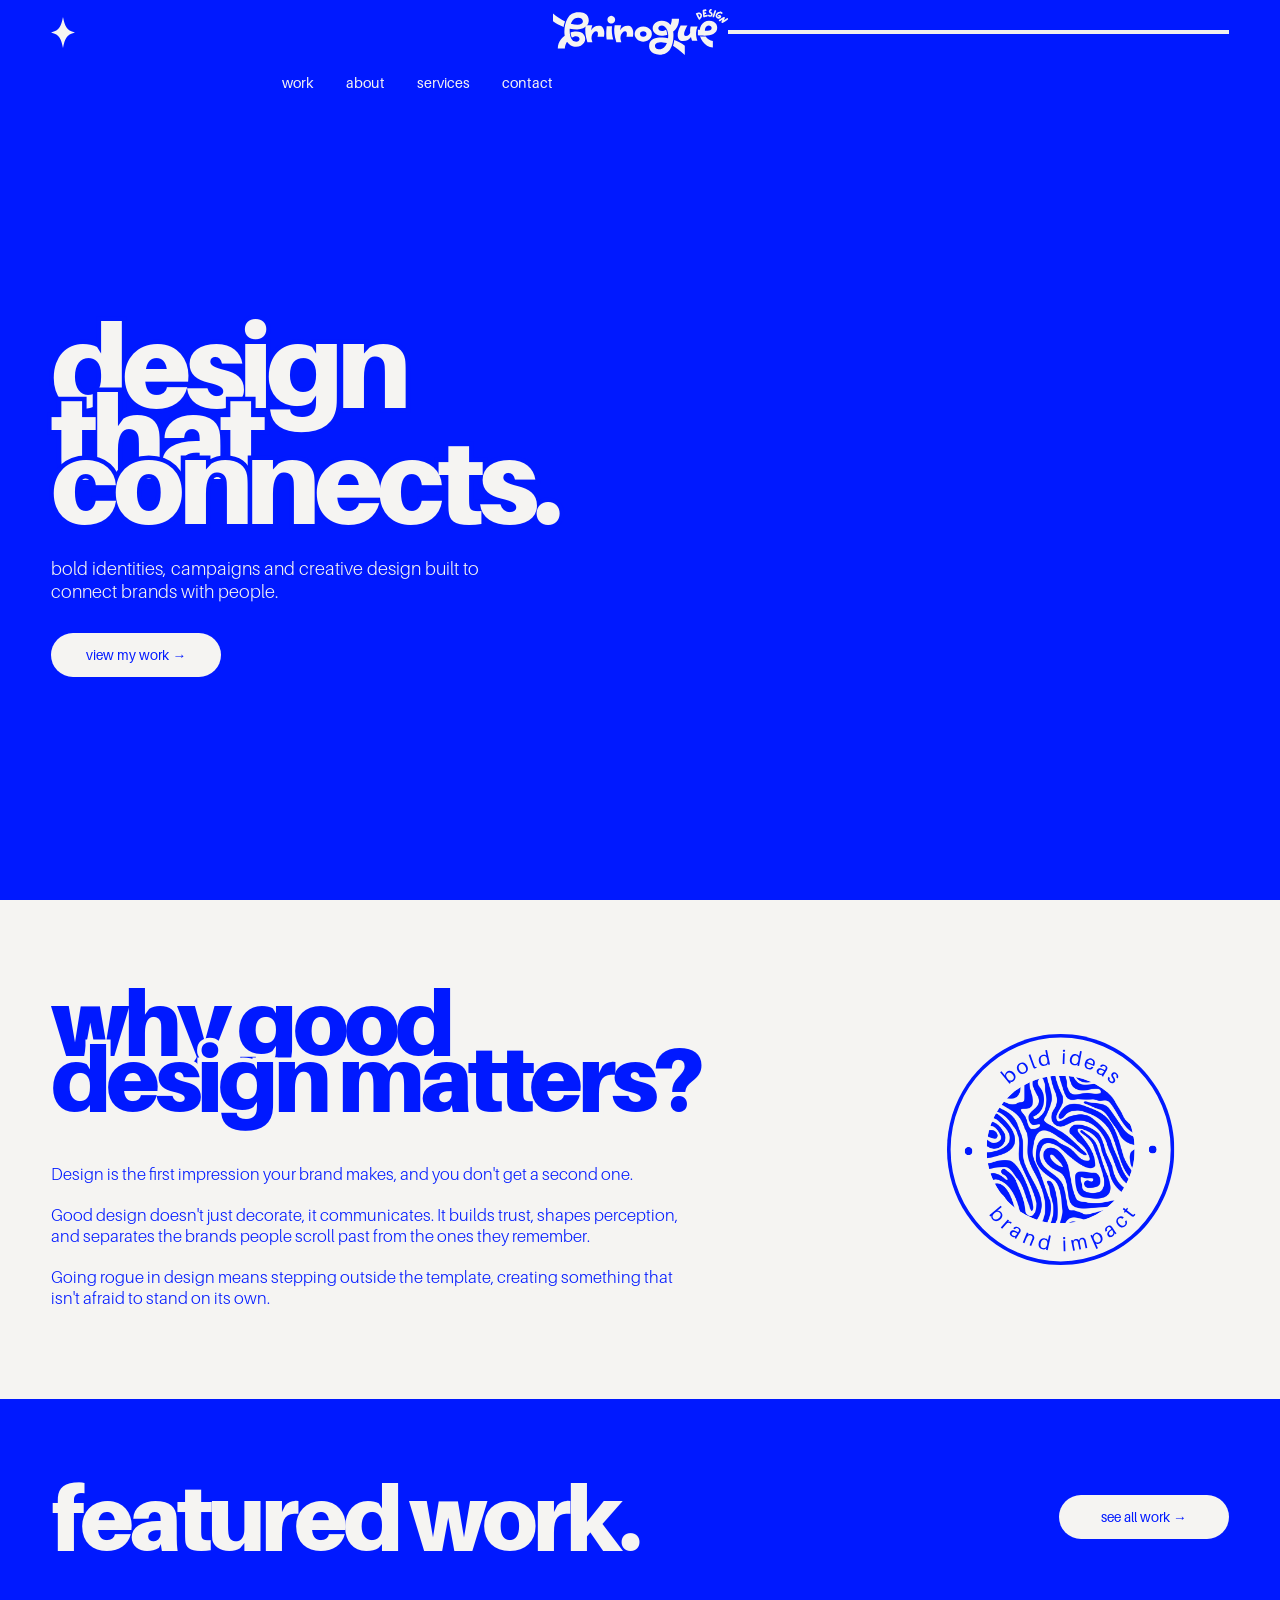
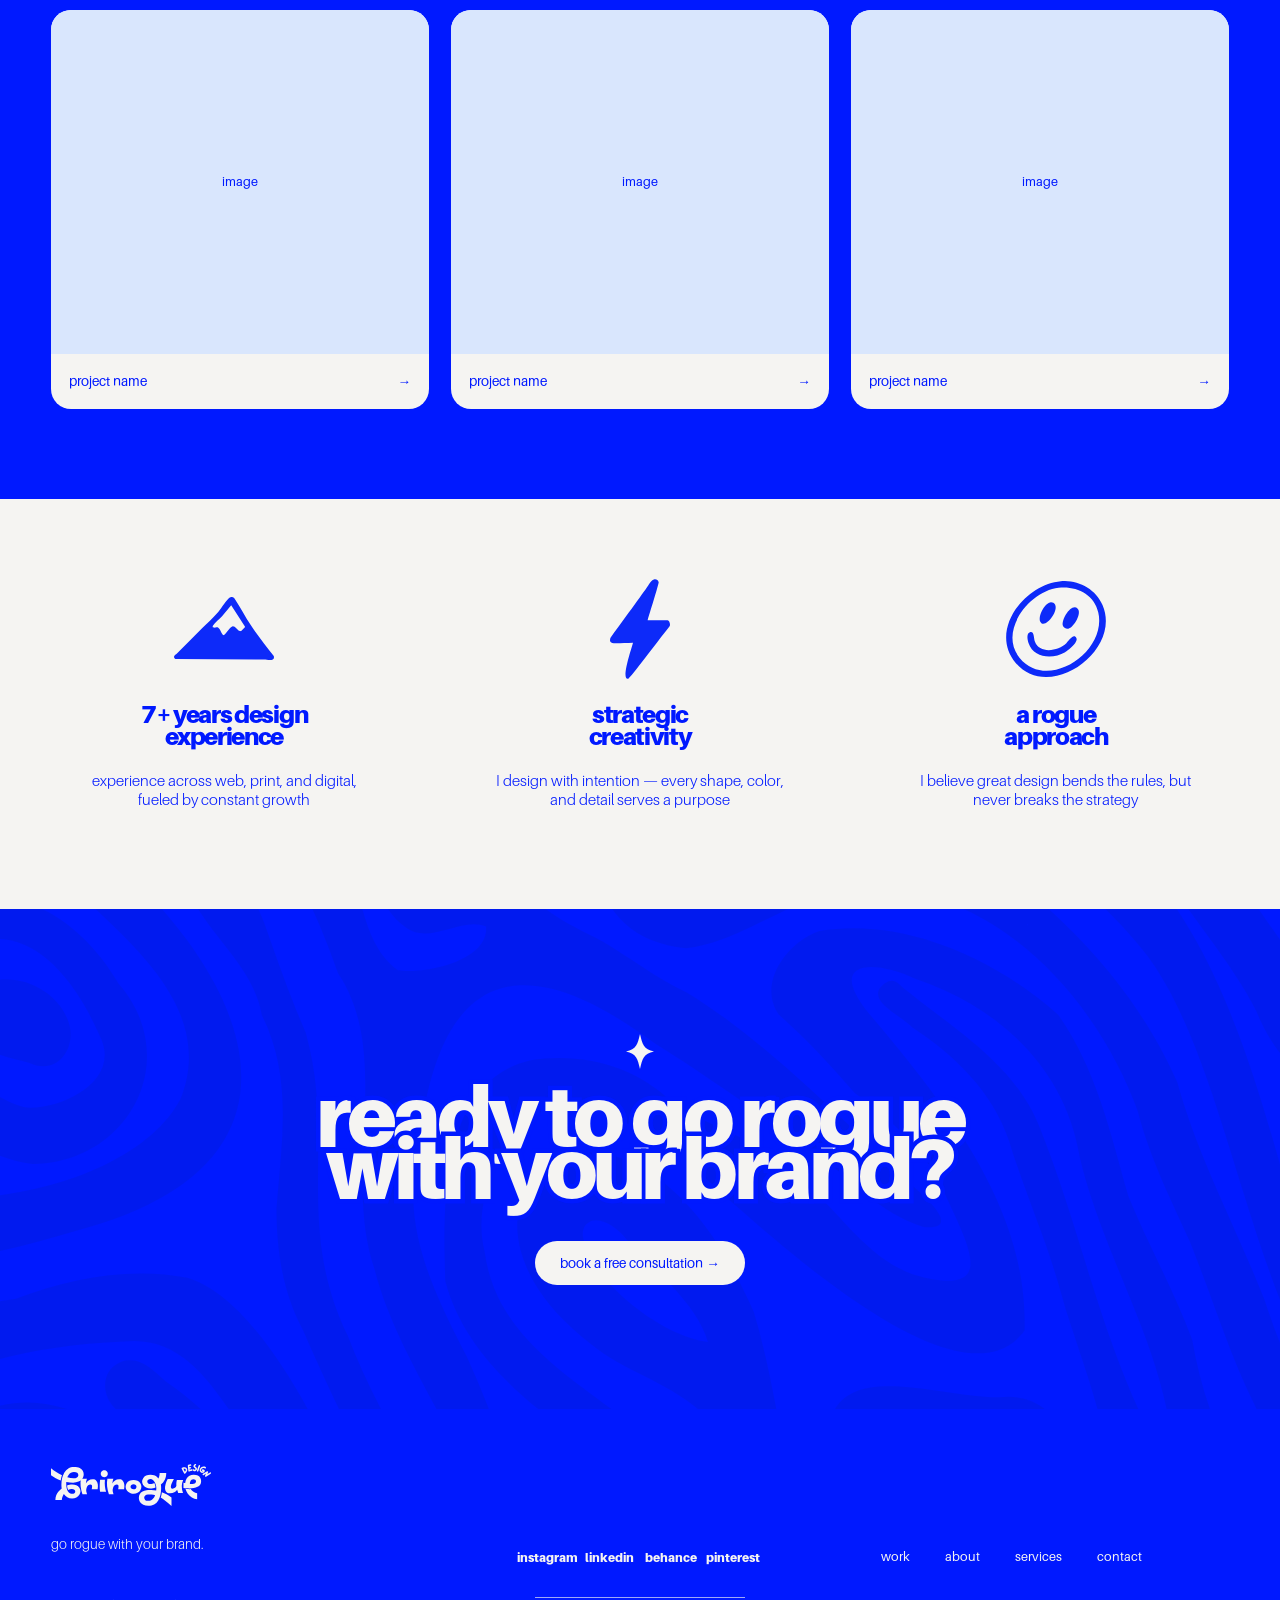
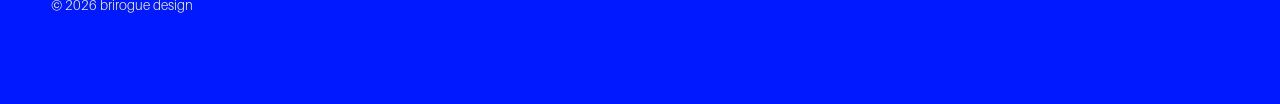
==== index.html @ b43a361e "Update index.html" ====
<!DOCTYPE html>
<html lang="en">

<head>

    <meta charset="UTF-8">

    <meta name="viewport"
          content="width=device-width, initial-scale=1.0">

    <meta name="description"
          content="BriRogue Design — bold identities, campaigns and creative design.">

    <title>brirogue design</title>

    <link rel="stylesheet" href="css/style.css">

</head>


<body>


    <!-- ==================================================
         HERO
    =================================================== -->

    <header class="hero">

        <nav class="nav container">

            <button class="nav-sparkle turbo-trigger" type="button" aria-label="Open surprise">
    <img src="images/star-white.svg" alt="">
</button>


            <a class="logo" href="index.html">

                <img
                    src="images/logo-white.svg"
                    alt="BriRogue Design">

            </a>

            <!-- MOBILE MENU BUTTON -->
            <button
                class="nav-toggle"
                type="button"
                aria-label="Open menu"
                aria-expanded="false"
            >
                <span></span>
                <span></span>
                <span></span>
            </button>

            <div class="nav-links">

                <a href="work.html">work</a>

                <a href="about.html">about</a>

                <a href="services.html">services</a>

                <a href="contact.html">contact</a>

            </div>

        </nav>


        <div class="hero-content container">

            <h1 class="hero-title">
    <span>design</span>
    <span>that</span>
    <span>connects.</span>
</h1>


            <p class="hero-description">
                bold identities, campaigns and creative design
                built to connect brands with people.
            </p>


            <a
                class="button"
                href="#work">

                view my work →

            </a>

        </div>

    </header>



    <!-- ==================================================
         WHY GOOD DESIGN MATTERS
    =================================================== -->

    <section class="why">

        <div class="container why-grid">


            <div class="why-copy">

                <h2 class="why-title">
    <span>why good</span>
    <span>design matters?</span>
</h2>


                <p>
                    Design is the first impression your brand makes,
                    and you don't get a second one.
                </p>


                <p>
                    Good design doesn't just decorate, it communicates.
                    It builds trust, shapes perception, and separates
                    the brands people scroll past from the ones they remember.
                </p>


                <p>
                    Going rogue in design means stepping outside the template,
                    creating something that isn't afraid to stand on its own.
                </p>

            </div>


            <div class="why-circle">
    <img src="images/boldideascircle.svg" alt="">
</div>


        </div>

    </section>



    <!-- ==================================================
         FEATURED WORK
    =================================================== -->

    <section class="work" id="work">

        <div class="container">


            <div class="section-heading-row">

                <h2>
                    featured work.
                </h2>


                <a
                    class="button"
                    href="work.html">

                    see all work →

                </a>

            </div>



            <div class="project-grid">


                <a
                    class="project-card"
                    href="#">

                    <div class="project-image">
                        image
                    </div>

                    <div class="project-info">

                        <span>
                            project name
                        </span>

                        <span>
                            →
                        </span>

                    </div>

                </a>



                <a
                    class="project-card"
                    href="#">

                    <div class="project-image">
                        image
                    </div>

                    <div class="project-info">

                        <span>
                            project name
                        </span>

                        <span>
                            →
                        </span>

                    </div>

                </a>



                <a
                    class="project-card"
                    href="#">

                    <div class="project-image">
                        image
                    </div>

                    <div class="project-info">

                        <span>
                            project name
                        </span>

                        <span>
                            →
                        </span>

                    </div>

                </a>


            </div>

        </div>

    </section>



    <!-- ==================================================
         VALUES
    =================================================== -->

    <section class="values">

        <div class="container">


            <div class="values-grid">


                <div class="value">

                    <div class="value-icon">
    <img src="images/mountain.svg" alt="">
</div>

                    <h3>
                        7+ years design<br>
                        experience
                    </h3>

                    <p>
                        experience across web, print, and digital,
                        fueled by constant growth
                    </p>

                </div>



                <div class="value">

                   <div class="value-icon">
    <img src="images/lightning.svg" alt="">
</div>

                    <h3>
                        strategic<br>
                        creativity
                    </h3>

                    <p>
                        I design with intention — every shape,
                        color, and detail serves a purpose
                    </p>

                </div>



                <div class="value">

                   <div class="value-icon">
    <img src="images/happyface.svg" alt="">
</div>

                    <h3>
                        a rogue<br>
                        approach
                    </h3>

                    <p>
                        I believe great design bends the rules,
                        but never breaks the strategy
                    </p>

                </div>


            </div>

        </div>

    </section>



    <!-- ==================================================
         CTA
    =================================================== -->

    <section class="cta">

        <div class="container cta-content">


            <img
                class="cta-sparkle"
                src="images/star-white.svg"
                alt="">


            <h2 class="cta-title">
    <span>ready to go rogue</span>
    <span>with your brand?</span>
            </h2>


            <a
                class="button"
                href="contact.html">

                book a free consultation →

            </a>


        </div>

    </section>



   <footer class="site-footer">
    <div class="container site-footer-grid">

        <!-- LEFT -->
        <div class="footer-brand">
            <a href="index.html" class="footer-logo">
                <img src="images/logo-white.svg" alt="BriRogue Design">
            </a>

            <p class="footer-tagline">go rogue with your brand.</p>

            <p class="footer-copyright">
                © 2026 brirogue design
            </p>
        </div>


        <!-- CENTER -->
        <div class="footer-socials">
            <a href="#" target="_blank" rel="noopener">instagram</a>
            <a href="#" target="_blank" rel="noopener">linkedin</a>
            <a href="#" target="_blank" rel="noopener">behance</a>
            <a href="#" target="_blank" rel="noopener">pinterest</a>
        </div>


        <!-- RIGHT -->
        <nav class="footer-nav" aria-label="Footer navigation">
            <a href="work.html">work</a>
            <a href="about.html">about</a>
            <a href="services.html">services</a>
            <a href="contact.html">contact</a>
        </nav>

    </div>
</footer>
<!-- ==================================================
     TURBO EASTER EGG
================================================== -->

<div class="turbo-popup" id="turboPopup">

    <div class="turbo-card">

        <button
            class="turbo-close"
            id="turboClose"
            type="button"
            aria-label="Close"
        >
            ×
        </button>

        <img
            class="turbo-image"
            src="images/turbo.png"
            alt="Turbo"
        >

        <p class="turbo-meow">meow.</p>

    </div>

</div>
    <script>
    const turboTrigger = document.querySelector(".turbo-trigger");
    const turboPopup = document.getElementById("turboPopup");
    const turboClose = document.getElementById("turboClose");

    turboTrigger.addEventListener("click", () => {
        turboPopup.classList.add("show");
    });

    turboClose.addEventListener("click", () => {
        turboPopup.classList.remove("show");
    });

    turboPopup.addEventListener("click", (event) => {
        if (event.target === turboPopup) {
            turboPopup.classList.remove("show");
        }
    });
</script>

</body>

</html>
---- css/style.css ----
/* ==================================================
   BRIROGUE DESIGN
   MAIN STYLESHEET
================================================== */


/* ==================================================
   FONTS
================================================== */

@font-face {
    font-family: "Aileron";
    src: url("../fonts/Aileron-Light.otf") format("opentype");
    font-weight: 300;
    font-style: normal;
}

@font-face {
    font-family: "Aileron";
    src: url("../fonts/Aileron-Regular.otf") format("opentype");
    font-weight: 400;
    font-style: normal;
}

@font-face {
    font-family: "Aileron";
    src: url("../fonts/Aileron-Black.otf") format("opentype");
    font-weight: 900;
    font-style: normal;
}

@font-face {
    font-family: "Bryndan Write";
    src: url("../fonts/BryndanWriteBook-nGPM.ttf") format("truetype");
    font-weight: 400;
    font-style: normal;
}

/* ==================================================
   BRAND VARIABLES
================================================== */

:root {
    --blue: #0019ff;
    --dark-blue: #0008ad;
    --light-periwinkle: #d9e6fd;
    --periwinkle: #a9b6fd;
    --off-white: #f5f4f2;

    --page-padding: clamp(35px, 4vw, 70px);
}


/* ==================================================
   RESET
================================================== */

* {
    margin: 0;
    padding: 0;
    box-sizing: border-box;
}

html {
    scroll-behavior: smooth;
}

body {
    background: var(--off-white);
    color: var(--blue);

    font-family: "Aileron", Arial, sans-serif;
    font-weight: 400;

    overflow-x: hidden;
}

a {
    color: inherit;
    text-decoration: none;
}

img {
    max-width: 100%;
}

.container {
    width: 100%;
    max-width: 1600px;

    margin: 0 auto;

    padding-left: var(--page-padding);
    padding-right: var(--page-padding);
}


/* ==================================================
   TYPOGRAPHY
================================================== */

h1,
h2,
h3 {
    font-family: "Aileron", Arial, sans-serif;
    font-weight: 900;
    letter-spacing: -0.055em;
}

p {
    font-family: "Aileron", Arial, sans-serif;
    font-weight: 300;
    line-height: 1.25;
}


/* ==================================================
   BUTTONS
================================================== */

.button {
    display: inline-flex;
    align-items: center;
    justify-content: center;

    min-width: 170px;
    height: 44px;

    padding: 0 25px;

    border-radius: 100px;

    background: var(--off-white);
    color: var(--blue);

    font-size: 0.85rem;
    font-weight: 400;

    transition:
        transform 0.2s ease,
        background 0.2s ease;
}

.button:hover {
    transform: translateY(-3px);
    background: var(--light-periwinkle);
}


/* ==================================================
   HERO
================================================== */

.hero {
    min-height: 100vh;

    background: var(--blue);
    color: var(--off-white);

    display: flex;
    flex-direction: column;
}


/* NAV */

.nav {
    position: relative;
    z-index: 10;
    height: 100px;

    display: grid;
    grid-template-columns: 1fr auto 1fr;

    align-items: center;
}

.nav-sparkle {
    justify-self: start;
}

.nav-sparkle img {
    display: block;

    width: 24px;
    height: auto;
}

.logo {
    justify-self: center;
    display: block;
}

.logo img {
    display: block;

    width: 175px;
    height: auto;
}

.nav-links {
    justify-self: end;

    display: flex;
    align-items: center;

    gap: 32px;

    font-size: 0.9rem;
    font-weight: 400;
}


/* HERO CONTENT */

.hero-content {
    flex: 1;

    display: flex;
    flex-direction: column;
    justify-content: center;

    padding-top: 20px;
    padding-bottom: 20px;
}

.hero h1 {
    max-width: 900px;

    font-size: clamp(7rem, 9vw, 10rem);
}

.hero-title span {
    display: block;
    position: relative;

    color: var(--off-white);

    -webkit-text-stroke: 9px var(--blue);
    paint-order: stroke fill;

    line-height: 0.72;
}

.hero-title span:nth-child(1) {
    z-index: 1;
}

.hero-title span:nth-child(2) {
    z-index: 2;
    transform: translateY(-12px);
}

.hero-title span:nth-child(3) {
    z-index: 3;
    transform: translateY(-50px);
}


.hero-description {
    width: 470px;
    max-width: 100%;

    margin-top: -15px;

    font-size: 1.15rem;
    line-height: 1.25;
}

.hero .button {
    align-self: flex-start;

    margin-top: 30px;
}


/* ==================================================
   WHY GOOD DESIGN MATTERS
================================================== */

.why {
    background: var(--off-white);

    padding-top: 90px;
    padding-bottom: 90px;
}

.why-grid {
    display: grid;
    grid-template-columns: minmax(0, 1.4fr) minmax(180px, 0.6fr);

    gap: 70px;

    align-items: end;
}

.why-copy h2 {
    max-width: 900px;

    margin-bottom: 45px;

    font-size: clamp(4.5rem, 7vw, 7rem);
    
}

.why-title span {
    display: block;
    position: relative;

    color: var(--blue);

    -webkit-text-stroke: 9px var(--off-white);
    paint-order: stroke fill;

    line-height: 0.72;
}

.why-title span:nth-child(1) {
    z-index: 1;
}

.why-title span:nth-child(2) {
    z-index: 2;
    transform: translateY(-9px);
}

.why-copy p {
    width: 650px;
    max-width: 100%;

    margin-top: 20px;

    font-size: 1.05rem;
}


/* ------------------------------
   WHY — CIRCULAR GRAPHIC
------------------------------ */

.why-circle {
    display: flex;
    align-items: center;
    justify-content: center;

    width: 100%;
    height: 100%;
}

.why-circle img {
    display: block;

    width: clamp(220px, 18vw, 320px);
    height: auto;

    object-fit: contain;
}


/* ==================================================
   FEATURED WORK
================================================== */

.work {
    background: var(--blue);
    color: var(--off-white);

    padding-top: 80px;
    padding-bottom: 90px;
}

.section-heading-row {
    display: flex;
    align-items: center;
    justify-content: space-between;

    gap: 30px;

    margin-bottom: 55px;
}

.section-heading-row h2 {
    font-size: clamp(4.5rem, 7vw, 7rem);
    line-height: 0.85;
}

.project-grid {
    display: grid;
    grid-template-columns: repeat(3, minmax(0, 1fr));

    gap: 22px;
}

.project-card {
    overflow: hidden;

    background: var(--off-white);
    color: var(--blue);

    border-radius: 20px;

    transition: transform 0.25s ease;
}

.project-card:hover {
    transform: translateY(-7px);
}

.project-image {
    width: 100%;
    aspect-ratio: 1.1 / 1;

    background: var(--light-periwinkle);

    display: flex;
    align-items: center;
    justify-content: center;

    font-size: 0.8rem;
}

.project-info {
    min-height: 55px;

    padding: 0 18px;

    display: flex;
    align-items: center;
    justify-content: space-between;

    gap: 10px;

    font-size: 0.85rem;
    font-weight: 400;
}


/* ==================================================
   VALUES
================================================== */

.values {
    background: var(--off-white);

    padding-top: 80px;
    padding-bottom: 100px;
}

.values-grid {
    display: grid;
    grid-template-columns: repeat(3, minmax(0, 1fr));

    gap: 70px;
}

.value {
    text-align: center;
}

.value-icon {
    width: 100px;
    height: 100px;
    margin: 0 auto 25px;
    display: flex;
    align-items: center;
    justify-content: center;
}

.value-icon img {
    display: block;
    width: 100%;
    height: 100%;
    object-fit: contain;
}

.value h3 {
    font-size: 1.5rem;
    line-height: 0.95;
}

.value p {
    max-width: 300px;

    margin: 22px auto 0;

    font-size: 0.95rem;
    line-height: 1.25;
}


/* ==================================================
   CTA
================================================== */

.cta {
    min-height: 500px;

    background: var(--blue);
    color: var(--off-white);

    display: flex;
    align-items: center;

    overflow: hidden;
}

.cta-content {
    text-align: center;
}

.cta-sparkle {
    display: block;

    width: 28px;
    height: auto;

    margin: 0 auto 18px;
}

.cta h2 {
    width: 100%;
    margin: 0 auto;

    font-size: clamp(4rem, 6.5vw, 7rem);
}

.cta-title span {
    display: block;
    position: relative;

    color: var(--off-white);

    -webkit-text-stroke: 9px var(--blue);
    paint-order: stroke fill;

    line-height: 0.68;
}

.cta-title span:nth-child(1) {
    z-index: 1;
}

.cta-title span:nth-child(2) {
    z-index: 2;
    transform: translateY(-5px);
}

.cta .button {
    margin-top: 40px;
}


/* ==================================================
   FOOTER
================================================== */

.site-footer {
    background: var(--blue);
    color: var(--off-white);

    padding: 55px 0;
}

.site-footer-grid {
    display: grid;
    grid-template-columns: 1fr auto 1fr;
    align-items: center;
    gap: 50px;
}


/* FOOTER LEFT */

.footer-brand {
    display: flex;
    flex-direction: column;
    align-items: flex-start;
}

.footer-logo {
    display: block;
}

.footer-logo img {
    display: block;
    width: 190px;
    height: auto;
}

.footer-tagline {
    margin-top: 8px;

    font-size: .9rem;
    line-height: 1.2;
}

.footer-copyright {
    margin-top: 10px;

    font-size: .75rem;
}


/* FOOTER CENTER */

.footer-socials {
    display: flex;
    align-items: center;
    justify-content: center;

    gap: 25px;

    font-size: .8rem;
}

.footer-socials a {
    transition: opacity .2s ease;
}

.footer-socials a:hover {
    opacity: .55;
}


/* FOOTER RIGHT */

.footer-nav {
    display: flex;
    align-items: center;
    justify-content: flex-end;

    gap: 30px;

    font-size: .85rem;
}

.footer-nav a {
    transition: opacity .2s ease;
}

.footer-nav a:hover {
    opacity: .55;
}


/* ==================================================
   TABLET
================================================== */

@media (max-width: 900px) and (min-width: 651px) {

    :root {
        --page-padding: 35px;
    }

    .logo img {
        width: 145px;
    }

    .nav-links {
        gap: 20px;
        font-size: 0.8rem;
    }

    .hero h1 {
        font-size: 7rem;
    }

    .why-grid {
        grid-template-columns: 1fr 160px;
        gap: 35px;
    }

    .circle-placeholder {
        width: 150px;
    }

    .values-grid {
        gap: 35px;
    }
}


/* ==================================================
   PHONE
================================================== */

@media (max-width: 650px) {

    :root {
        --page-padding: 20px;
    }


    /* -------------------------
       MOBILE NAV
    ------------------------- */

    .nav {
        height: 70px;

        grid-template-columns: 35px 1fr;
    }

    .nav-sparkle {
        justify-self: start;
    }

    .nav-sparkle img {
        width: 17px;
    }

    .logo {
        justify-self: end;
    }

    .logo img {
        width: 105px;
    }

    .nav-links {
        grid-column: 1 / -1;

        justify-self: start;

        width: 100%;

        margin-top: 4px;

        gap: 22px;

        font-size: 0.72rem;
    }


    /* -------------------------
       MOBILE HERO
    ------------------------- */

    .hero {
        min-height: 640px;
    }

    .hero-content {
        justify-content: flex-start;

        padding-top: 80px;
        padding-bottom: 55px;
    }

    .hero h1 {
        max-width: 100%;

        font-size: clamp(4.4rem, 21vw, 6rem);
        line-height: 0.7;
    }

    .hero-description {
        width: 310px;

        margin-top: 35px;

        font-size: 0.95rem;
        line-height: 1.25;
    }

    .hero .button {
        min-width: 155px;
        height: 40px;

        margin-top: 28px;

        font-size: 0.75rem;
    }


    /* -------------------------
       MOBILE WHY
    ------------------------- */

    .why {
        padding-top: 60px;
        padding-bottom: 60px;
    }

    .why-grid {
        display: flex;
        flex-direction: column;

        gap: 35px;

        align-items: stretch;
    }

    .why-copy h2 {
        margin-bottom: 35px;

        font-size: clamp(3.5rem, 16vw, 4.8rem);
        line-height: 0.86;
    }

    .why-copy p {
        width: 100%;

        margin-top: 20px;

        font-size: 0.95rem;
        line-height: 1.3;
    }

    .circle-placeholder {
        width: 125px;

        align-self: flex-end;
    }


    /* -------------------------
       MOBILE FEATURED WORK
    ------------------------- */

    .work {
        padding-top: 55px;
        padding-bottom: 60px;
    }

    .section-heading-row {
        align-items: flex-end;

        margin-bottom: 35px;
    }

    .section-heading-row h2 {
        font-size: clamp(3.3rem, 15vw, 4.5rem);
        line-height: 0.86;
    }

    .section-heading-row .button {
        min-width: 110px;
        height: 34px;

        padding: 0 14px;

        font-size: 0.65rem;
    }

    .project-grid {
        grid-template-columns: 1fr;

        gap: 18px;
    }

    .project-card {
        border-radius: 16px;
    }

    .project-image {
        aspect-ratio: 4 / 3;
    }

    .project-info {
        min-height: 50px;

        font-size: 0.8rem;
    }


    /* -------------------------
       MOBILE VALUES
    ------------------------- */

    .values {
        padding-top: 55px;
        padding-bottom: 65px;
    }

    .values-grid {
        grid-template-columns: 1fr;

        gap: 55px;
    }

    .value-icon {
        width: 90px;
    }

    .value h3 {
        font-size: 1.4rem;
    }

    .value p {
        max-width: 280px;

        font-size: 0.95rem;
    }


    /* -------------------------
       MOBILE CTA
    ------------------------- */

    .cta {
        min-height: 390px;
    }

    .cta-sparkle {
    width: 20px;
    height: auto;

    margin: 0 auto 12px;
}

    .cta h2 {
        font-size: clamp(3.2rem, 15vw, 4.4rem);
        line-height: 0.84;
    }

    .cta .button {
        min-width: 175px;
        height: 40px;

        margin-top: 30px;

        font-size: 0.72rem;
    }


    /* ==================================================
   MOBILE FOOTER
================================================== */

.site-footer {
    padding: 40px 0;
}

.site-footer-grid {
    grid-template-columns: 1fr;
    gap: 28px;
}

.footer-logo img {
    width: 145px;
}

.footer-tagline {
    margin-top: 18px;
    font-size: .85rem;
}

.footer-copyright {
    margin-top: 22px;
    font-size: .7rem;
}

.footer-socials {
    justify-content: flex-start;
    flex-wrap: wrap;
    gap: 12px 22px;

    font-size: .75rem;
}

.footer-nav {
    justify-content: flex-start;
    flex-wrap: wrap;
    gap: 12px 22px;

    font-size: .78rem;
}
}

/* ==================================================
   CUSTOM CURSOR
================================================== */

* {
    cursor: url("../images/cursor.png") 0 0, auto !important;
}

/* ==================================================
   ABOUT PAGE
================================================== */


/* ------------------------------
   ABOUT HERO
------------------------------ */

.about-hero {
    background: var(--blue);
    color: var(--off-white);
    min-height: 680px;
}

.about-hero-grid {
    display: grid;
    grid-template-columns: 1.15fr .85fr;
    gap: 80px;
    align-items: center;
    min-height: 580px;
    padding-top: 45px;
    padding-bottom: 70px;
}

.about-hero-copy h1 {
    font-size: clamp(5.5rem, 8vw, 9rem);
    line-height: .78;
    margin-bottom: 45px;
}

.about-hero-copy p {
    width: 600px;
    max-width: 100%;
    font-size: 1rem;
    line-height: 1.15;
    margin-top: 22px;
}


/* portrait */

.about-portrait-area {
    position: relative;
    display: flex;
    justify-content: center;
    align-items: center;
    min-height: 470px;
}

.about-portrait-placeholder {
    width: 100%;
    background: none;
    border: none;
    border-radius: 0;

    display: flex;
    align-items: center;
    justify-content: center;
}

.about-portrait-placeholder img {
    display: block;

    width: 120%;
    max-width: none;
    height: auto;

    object-fit: contain;
}

/* ------------------------------
   ABOUT HERO — ARROW
------------------------------ */

.about-arrow {
    position: absolute;

    width: 120px;
    height: auto;

    right: -2%;
    bottom: 7%;

    z-index: 3;
}

.about-handwriting {
    font-family: "Bryndan Write", sans-serif;
    position: absolute;
    right: 0;
    bottom: 15px;

    font-size: .9rem;
    line-height: 1.05;

    transform: rotate(-7deg);
}



/* ------------------------------
   STATS STRIP
------------------------------ */

.about-stats {
    background: var(--dark-blue);
    color: var(--off-white);

    padding-top: 35px;
    padding-bottom: 35px;
}

.stats-grid {
    display: grid;
    grid-template-columns: repeat(3, 1fr);
}

.stat {
    text-align: center;
    padding: 5px 30px;

    display: flex;
    flex-direction: column;
    align-items: center;
}

.stat + .stat {
    border-left: 1px solid rgba(245, 244, 242, .65);
}

.stat strong {
    font-family: "Aileron", Arial, sans-serif;
    font-weight: 900;

    font-size: 3rem;
    line-height: .9;
}

.stat span {
    margin-top: 8px;

    font-family: "Aileron", Arial, sans-serif;
    font-weight: 300;

    font-size: .85rem;
}



/* ------------------------------
   A LITTLE MORE ABOUT ME
------------------------------ */

.about-more {
    background: var(--off-white);
    color: var(--blue);

    padding-top: 85px;
    padding-bottom: 85px;
}

.about-more-grid {
    display: grid;
    grid-template-columns: 1.3fr .7fr;
    gap: 80px;
    align-items: center;
}

.about-more-copy h2 {
    font-size: clamp(4.5rem, 7vw, 7rem);

    margin-bottom: 55px;
}

.about-more-title span {
    display: block;
    position: relative;

    color: var(--blue);
    -webkit-text-stroke: 9px var(--off-white);
    paint-order: stroke fill;

    line-height: .72;
}

.about-more-title span:nth-child(1) {
    z-index: 1;
}

.about-more-title span:nth-child(2) {
    z-index: 2;
    transform: translateY(-15px);
}

.about-more-copy h2 span {
    text-decoration: underline;
    text-decoration-thickness: 4px;
    text-underline-offset: 8px;
}


.about-experience h3 {
    font-size: 1rem;
    letter-spacing: -.02em;

    margin-bottom: 22px;
}

.about-experience ul {
    margin-left: 25px;

    font-family: "Aileron", Arial, sans-serif;
    font-weight: 300;

    font-size: .95rem;
    line-height: 1.2;
}

.about-experience li {
    margin-bottom: 5px;
}


.about-philosophy {
    width: 650px;
    max-width: 100%;

    margin-top: 45px;

    font-size: 1.05rem;
    line-height: 1.25;
}


/* polaroid */

/* ------------------------------
   ABOUT — POLAROID
------------------------------ */

.about-polaroid-area {
    position: relative;

    display: flex;
    justify-content: center;
    align-items: center;

    min-height: 600px;
}

.polaroid-placeholder {
    width: 430px;

    padding: 18px 18px 70px;

    background: white;

    transform: rotate(7deg);

    box-shadow: 0 18px 35px rgba(0, 0, 0, .14);
}

.polaroid-image {
    width: 100%;
    aspect-ratio: 1 / 1;

    overflow: hidden;

    background: var(--light-periwinkle);
}

.polaroid-image img {
    display: block;

    width: 100%;
    height: 100%;

    object-fit: cover;
    object-position: center;
}

.about-sparkles-placeholder {
    position: absolute;

    top: 0;
    right: 8%;

    font-size: 4rem;

    z-index: 2;
}



/* ------------------------------
   TOOLS OF THE TRADE
------------------------------ */

.tools-strip {
    margin-top: 70px;

    width: 100%;
    min-height: 115px;

    background: var(--light-periwinkle);
    border-radius: 22px;

    padding: 25px 35px;

    display: flex;
    align-items: center;
    gap: 35px;
}

.tools-strip h3 {
    font-size: 2rem;
    line-height: .8;

    min-width: 180px;
    flex-shrink: 0;
}

.tools-divider {
    width: 2px;
    height: 65px;

    flex-shrink: 0;

    background: var(--blue);
}

.tools-list {
    flex: 1;

    display: flex;
    align-items: center;
    justify-content: space-between;
    gap: 18px;

    min-width: 0;
}

.tools-list img {
    display: block;

    width: 70px;
    height: 70px;

    object-fit: contain;
    flex-shrink: 0;
}

.tool-plus {
    color: var(--blue);

    font-family: "Aileron", Arial, sans-serif;
    font-size: 2.2rem;
    font-weight: 300;
    line-height: 1;

    flex-shrink: 0;
}

.tools-list .tool-mug {
    width: 90px;
    height: 90px;
}

/* ------------------------------
   BEYOND DESIGN
------------------------------ */

.beyond-design {
    position: relative;

    background: var(--blue);
    color: var(--off-white);

    padding-top: 80px;
    padding-bottom: 80px;

    overflow: hidden;
}

.beyond-grid {
    display: grid;
    grid-template-columns: 1fr 1fr;
    gap: 90px;
    align-items: center;
}

.beyond-copy h2 {
    font-size: clamp(5rem, 8vw, 8rem);

    margin-bottom: 45px;
}

.beyond-title span {
    display: block;
    position: relative;

    color: var(--off-white);
    -webkit-text-stroke: 9px var(--blue);
    paint-order: stroke fill;

    line-height: .72;
}

.beyond-title span:nth-child(1) {
    z-index: 1;
}

.beyond-title span:nth-child(2) {
    z-index: 2;
    transform: translateY(-9px);
}

.beyond-copy p {
    width: 550px;
    max-width: 100%;

    margin-top: 22px;

    font-size: 1rem;
    line-height: 1.2;
}

.beyond-copy h3 {
    margin-top: 35px;

    font-size: 1.8rem;
    letter-spacing: -.035em;
}


/* ------------------------------
   ABOUT — BEYOND DESIGN PHOTO STRIP
------------------------------ */

.beyond-photo-strip {
    position: absolute;

    top: 0;
    right: 15%;
    bottom: 0;

    height: 100%;

    display: flex;
    align-items: center;
    justify-content: center;

    z-index: 1;
}

.beyond-photo-strip img {
    display: block;

    width: auto;
    height: 100%;

    max-width: none;

    object-fit: contain;
}


/* ------------------------------
   ABOUT CTA
------------------------------ */

.about-cta {
    background: var(--dark-blue);
    color: var(--off-white);

    padding-top: 55px;
    padding-bottom: 55px;
}

.about-cta-content {
    display: flex;
    align-items: center;
    justify-content: space-between;

    gap: 40px;
}

.about-cta h2 {
    font-size: clamp(3.5rem, 5vw, 5.5rem);
}

.about-cta-title span {
    display: block;
    position: relative;

    color: var(--off-white);
    -webkit-text-stroke: 9px var(--blue);
    paint-order: stroke fill;

    line-height: .72;
}

.about-cta-title span:nth-child(1) {
    z-index: 1;
}

.about-cta-title span:nth-child(2) {
    z-index: 2;
    transform: translateY(-9px);
}



/* ==================================================
   ABOUT PAGE — MOBILE
================================================== */

@media (max-width: 650px) {

    /* HERO */

    .about-hero {
        min-height: auto;
    }

    .about-hero-grid {
        display: flex;
        flex-direction: column;

        gap: 25px;

        min-height: auto;

        padding-top: 80px;
        padding-bottom: 45px;
    }

    .about-hero-copy {
        width: 100%;
    }

    .about-hero-copy h1 {
        font-size: clamp(4rem, 17vw, 5.5rem);
        line-height: .8;

        margin-bottom: 35px;
    }

    .about-hero-copy p {
        width: 100%;

        font-size: .9rem;
        line-height: 1.2;

        margin-top: 18px;
    }


    /* portrait */

    .about-portrait-area {
        width: 100%;

        min-height: 390px;

        justify-content: flex-end;
    }

    .about-portrait-placeholder {
        width: 240px;
        height: 310px;
    }

    .about-arrow-placeholder {
        right: 35%;
        bottom: 45px;

        font-size: 3rem;
    }

    .about-handwriting {
        right: 5px;
        bottom: 0;

        font-size: .75rem;
    }



    /* STATS */

    .about-stats {
        padding-top: 25px;
        padding-bottom: 25px;
    }

    .stat {
        padding: 0 10px;
    }

    .stat strong {
        font-size: 2.2rem;
    }

    .stat span {
        font-size: .65rem;
    }



    /* MORE ABOUT */

    .about-more {
        padding-top: 55px;
        padding-bottom: 55px;
    }

    .about-more-grid {
        display: flex;
        flex-direction: column;

        gap: 30px;

        align-items: stretch;
    }

    .about-more-copy h2 {
        font-size: clamp(3.5rem, 15vw, 4.5rem);
        line-height: .8;

        margin-bottom: 40px;
    }

    .about-experience h3 {
        font-size: .85rem;
    }

    .about-experience ul {
        font-size: .8rem;
        line-height: 1.2;

        margin-left: 18px;
    }

    .about-philosophy {
        width: 100%;

        margin-top: 35px;

        font-size: .9rem;
    }


    /* polaroid */

    .about-polaroid-area {
        min-height: 330px;

        justify-content: flex-end;
    }

    .polaroid-placeholder {
        width: 210px;

        padding: 10px 10px 45px;
    }

    .about-sparkles-placeholder {
        top: -5px;
        right: 5%;

        font-size: 3rem;
    }



    /* ------------------------------
   TOOLS OF THE TRADE
------------------------------ */

.tools-strip {
    margin-top: 70px;

    width: calc(200% + 70px);
    min-height: 135px;

    background: var(--light-periwinkle);
    border-radius: 22px;

    padding: 25px 45px;

    display: flex;
    align-items: center;
    gap: 40px;
}

.tools-strip h3 {
    font-size: 2rem;
    line-height: .8;

    min-width: 200px;
    flex-shrink: 0;
}

.tools-divider {
    width: 2px;
    height: 70px;

    background: var(--blue);

    flex-shrink: 0;
}

.tools-list {
    flex: 1;

    display: flex;
    align-items: center;
    justify-content: space-evenly;

    gap: 25px;
}

.tools-list img {
    display: block;

    width: 70px;
    height: 70px;

    object-fit: contain;
    flex-shrink: 0;
}

.tool-plus {
    color: var(--blue);

    font-family: "Aileron", Arial, sans-serif;
    font-size: 2.2rem;
    font-weight: 300;
    line-height: 1;

    flex-shrink: 0;
}

.tools-list .tool-mug {
    width: 90px;
    height: 90px;
}


    /* BEYOND DESIGN */

    .beyond-design {
        padding-top: 55px;
        padding-bottom: 30px;
    }

    .beyond-grid {
        display: flex;
        flex-direction: column;

        gap: 25px;

        align-items: stretch;
    }

    .beyond-copy h2 {
        font-size: clamp(4rem, 17vw, 5rem);
        line-height: .75;

        margin-bottom: 35px;
    }

    .beyond-copy p {
        width: 100%;

        font-size: .85rem;
    }

    .beyond-copy h3 {
        margin-top: 28px;

        font-size: 1.5rem;
    }


    /* collage */

    .beyond-images {
        width: 100%;
        max-width: 340px;
        height: 420px;

        align-self: flex-end;
    }

    .beyond-photo {
        width: 180px;
        height: 230px;
    }

    .cat-placeholder {
        width: 130px;
        height: 115px;

        top: 150px;
    }



    /* CTA */

    .about-cta {
        padding-top: 35px;
        padding-bottom: 35px;
    }

    .about-cta-content {
        gap: 20px;
    }

    .about-cta h2 {
        font-size: clamp(2.7rem, 12vw, 3.6rem);
        line-height: .78;
    }

    .about-cta .button {
        min-width: 125px;

        height: 36px;

        padding: 0 15px;

        font-size: .65rem;
    }

}

/* ==================================================
   CONTACT PAGE
================================================== */


/* ------------------------------
   HERO
------------------------------ */

.contact-hero {
    background: var(--blue);
    color: var(--off-white);
    min-height: 760px;
}

.contact-hero-grid {
    display: grid;
    grid-template-columns: .85fr 1.15fr;
    gap: 80px;
    align-items: center;

    padding-top: 55px;
    padding-bottom: 80px;
}


/* LEFT SIDE */

.contact-intro {
    position: relative;
}

.contact-title-wrap {
    position: relative;
    display: inline-block;
}

.contact-intro h1 {
    font-size: clamp(5rem, 7vw, 8rem);
    line-height: .75;
    letter-spacing: -.06em;
}

.contact-rays-placeholder {
    position: absolute;
    right: -65px;
    top: 45px;

    font-size: 3rem;
}

.contact-intro-copy {
    margin-top: 55px;

    font-size: 1.35rem;
    line-height: 1.15;

    max-width: 500px;
}

.contact-note {
    margin-top: 50px;
    margin-left: 150px;

    display: inline-block;

    font-size: 1.3rem;
    line-height: 1.05;

    transform: rotate(-8deg);
}


/* ------------------------------
   FORM CARD
------------------------------ */

.contact-form-card {
    background: var(--off-white);
    color: var(--blue);

    border-radius: 28px;

    padding: 45px;

    width: 100%;
    max-width: 720px;

    justify-self: end;
}

.contact-form {
    width: 100%;
}

.form-row {
    display: grid;
    grid-template-columns: 1fr 1fr;
    gap: 30px;
}

.form-field {
    display: flex;
    flex-direction: column;

    margin-bottom: 28px;
}

.form-field label {
    margin-bottom: 10px;

    font-family: "Aileron", Arial, sans-serif;
    font-weight: 900;

    font-size: .95rem;
}

.form-field input,
.form-field select,
.form-field textarea {
    width: 100%;

    border: none;
    outline: none;

    background: var(--light-periwinkle);
    color: var(--blue);

    border-radius: 13px;

    font-family: "Aileron", Arial, sans-serif;
    font-weight: 300;

    font-size: 1rem;
}

.form-field input,
.form-field select {
    height: 58px;
    padding: 0 18px;
}

.form-field textarea {
    min-height: 150px;

    padding: 18px;

    resize: vertical;
}

.form-field input::placeholder,
.form-field textarea::placeholder {
    color: var(--blue);
    opacity: .6;
}


/* SELECT */

.form-field select {
    cursor: pointer;

    appearance: auto;
}


/* FORM BOTTOM */

.form-bottom {
    position: relative;

    display: flex;
    align-items: center;

    gap: 25px;
}

.contact-submit {
    flex: 1;

    height: 58px;

    border: none;
    border-radius: 100px;

    background: var(--blue);
    color: var(--off-white);

    font-family: "Aileron", Arial, sans-serif;
    font-weight: 900;

    font-size: 1rem;

    transition:
        transform .2s ease,
        background .2s ease;
}

.contact-submit:hover {
    transform: translateY(-3px);
    background: var(--dark-blue);
}

.form-note {
    font-family: "Bryndan Write", sans-serif;
    min-width: 110px;

    font-size: 1.15rem;
    line-height: 1;

    transform: rotate(-7deg);

    text-align: center;
}

.smiley-placeholder {
    width: 55px;
    height: 55px;

    border: 3px solid var(--blue);
    border-radius: 50%;

    display: flex;
    align-items: center;
    justify-content: center;

    font-weight: 900;
    font-size: 1.2rem;
}


/* ==================================================
   OTHER WAYS TO REACH ME
================================================== */

.contact-other {
    background: var(--off-white);
    color: var(--blue);

    padding-top: 70px;
    padding-bottom: 70px;
}

.contact-other-grid {
    display: grid;
    grid-template-columns: 1fr 1fr;

    align-items: center;
}

.other-contact-info {
    padding-right: 70px;
}

.other-contact-info h2 {
    font-size: clamp(3.5rem, 5vw, 5.5rem);
    line-height: .78;

    margin-bottom: 45px;
}

.contact-links {
    display: flex;
    flex-direction: column;

    gap: 18px;
}

.contact-links a {
    display: flex;
    align-items: center;

    gap: 18px;

    width: fit-content;

    font-size: 1.05rem;
}

.contact-icon-placeholder {
    width: 38px;
    height: 38px;

    flex-shrink: 0;

    display: flex;
    align-items: center;
    justify-content: center;

    background: var(--blue);
    color: var(--off-white);

    border-radius: 8px;

    font-size: .75rem;
    font-weight: 900;
}


/* RIGHT QUOTE */

.contact-quote-area {
    min-height: 300px;

    border-left: 1px solid var(--blue);

    display: flex;
    align-items: center;
    justify-content: center;

    position: relative;

    padding-left: 70px;
}

.contact-quote-placeholder {
    font-family: "Bryndan Write", sans-serif;
    width: 360px;
    height: 190px;

    border: 4px solid var(--blue);
    border-radius: 50%;

    display: flex;
    align-items: center;
    justify-content: center;

    text-align: center;

    font-size: 2rem;
    line-height: 1;

    transform: rotate(-4deg);
}

.quote-sparkle-placeholder {
    position: absolute;

    left: 90px;
    bottom: 15px;

    font-size: 4rem;
}


/* ==================================================
   CONTACT FOOTER
================================================== */

.contact-footer {
    background: var(--blue);
    color: var(--off-white);

    padding-top: 50px;
    padding-bottom: 40px;
}

.contact-footer-grid {
    display: grid;
    grid-template-columns: 1fr 1.5fr 1fr;

    gap: 50px;

    align-items: center;
}


/* LEFT */

.footer-brand img {
    display: block;

    width: 160px;
    height: auto;

    margin-bottom: 22px;
}

.footer-brand p {
    font-size: .85rem;

    margin-bottom: 35px;
}

.footer-brand span {
    font-size: .75rem;
}


/* CENTER */

.footer-center {
    align-self: stretch;

    display: flex;
    flex-direction: column;
    justify-content: center;
}

.footer-nav {
    display: flex;
    justify-content: center;

    gap: 35px;

    font-size: .8rem;
}

.footer-socials {
    display: flex;
    justify-content: center;

    gap: 38px;

    margin-top: 30px;
    padding-bottom: 28px;

    border-bottom: 1px solid rgba(245, 244, 242, .65);
}

.footer-socials a {
    width: 24px;
    height: 24px;

    display: flex;
    align-items: center;
    justify-content: center;

    font-size: .75rem;
    font-weight: 900;
}


/* RIGHT */

.footer-message {
    justify-self: end;

    text-align: right;
}

.footer-badge {
    min-width: 200px;

    padding: 14px 22px;

    border: 1px solid var(--off-white);
    border-radius: 100px;

    display: flex;
    align-items: center;

    gap: 20px;

    text-align: left;
}

.footer-badge img {
    width: 28px;
    height: auto;
}

.footer-badge span {
    font-size: .85rem;
    line-height: .9;
}

.footer-message p {
    margin-top: 30px;

    font-size: .8rem;
}


/* ==================================================
   CONTACT PAGE — TABLET
================================================== */

@media (max-width: 900px) and (min-width: 651px) {

    .contact-hero-grid {
        gap: 40px;
    }

    .contact-intro h1 {
        font-size: 5rem;
    }

    .contact-form-card {
        padding: 30px;
    }

    .contact-note {
        margin-left: 50px;
    }

    .contact-other-grid {
        gap: 30px;
    }

    .other-contact-info {
        padding-right: 25px;
    }

    .contact-quote-area {
        padding-left: 30px;
    }

    .contact-quote-placeholder {
        width: 280px;
    }

    .contact-footer-grid {
        gap: 25px;
    }

}


/* ==================================================
   CONTACT PAGE — MOBILE
================================================== */

@media (max-width: 650px) {

    /* HERO */

    .contact-hero {
        min-height: auto;
    }

    .contact-hero-grid {
        display: flex;
        flex-direction: column;

        align-items: stretch;

        gap: 55px;

        padding-top: 90px;
        padding-bottom: 50px;
    }

    .contact-intro h1 {
        font-size: clamp(4.5rem, 19vw, 6rem);
        line-height: .73;
    }

    .contact-rays-placeholder {
        right: -40px;
        top: 20px;

        font-size: 2rem;
    }

    .contact-intro-copy {
        margin-top: 40px;

        font-size: 1.05rem;
        line-height: 1.2;
    }

    .contact-note {
        margin-top: 35px;
        margin-left: 45%;

        font-size: 1rem;
    }


    /* FORM */

    .contact-form-card {
        padding: 25px 20px;

        border-radius: 22px;

        max-width: none;
    }

    .form-row {
        grid-template-columns: 1fr;

        gap: 0;
    }

    .form-field {
        margin-bottom: 22px;
    }

    .form-field label {
        font-size: .8rem;
    }

    .form-field input,
    .form-field select {
        height: 52px;

        font-size: .85rem;
    }

    .form-field textarea {
        min-height: 130px;

        font-size: .85rem;
    }

    .form-bottom {
        flex-wrap: wrap;
    }

    .contact-submit {
        width: 100%;
        flex-basis: 100%;

        height: 52px;

        font-size: .85rem;
    }

    .form-note {
        margin-left: auto;

        font-size: .9rem;
    }

    .smiley-placeholder {
        width: 45px;
        height: 45px;
    }


    /* OTHER CONTACT */

    .contact-other {
        padding-top: 55px;
        padding-bottom: 55px;
    }

    .contact-other-grid {
        display: flex;
        flex-direction: column;

        align-items: stretch;
    }

    .other-contact-info {
        padding-right: 0;
    }

    .other-contact-info h2 {
        font-size: clamp(3.4rem, 15vw, 4.4rem);

        margin-bottom: 40px;
    }

    .contact-links {
        gap: 15px;
    }

    .contact-links a {
        font-size: .85rem;
    }

    .contact-icon-placeholder {
        width: 34px;
        height: 34px;
    }


    /* QUOTE */

    .contact-quote-area {
        min-height: 250px;

        margin-top: 50px;

        padding-top: 45px;
        padding-left: 0;

        border-left: none;
        border-top: 1px solid var(--blue);
    }

    .contact-quote-placeholder {
        width: 280px;
        height: 150px;

        font-size: 1.5rem;
    }

    .quote-sparkle-placeholder {
        left: 5px;
        bottom: 0;

        font-size: 3rem;
    }


    /* FOOTER */

    .contact-footer {
        padding-top: 45px;
        padding-bottom: 30px;
    }

    .contact-footer-grid {
        display: flex;
        flex-direction: column;

        align-items: stretch;

        gap: 45px;
    }

    .footer-brand {
        text-align: left;
    }

    .footer-brand img {
        width: 130px;
    }

    .footer-brand p {
        margin-bottom: 20px;
    }

    .footer-nav {
        justify-content: flex-start;

        flex-wrap: wrap;

        gap: 20px;
    }

    .footer-socials {
        justify-content: flex-start;

        gap: 28px;
    }

    .footer-message {
        justify-self: auto;

        text-align: left;
    }

    .footer-badge {
        width: fit-content;
    }

    .footer-message p {
        margin-top: 20px;
    }

}

/* ==================================================
   SERVICES PAGE
================================================== */


/* ------------------------------
   SERVICES HERO
------------------------------ */

.services-hero {
    background: var(--blue);
    color: var(--off-white);
    min-height: 650px;
}

.services-hero-grid {
    display: grid;
    grid-template-columns: 1.25fr .75fr;
    gap: 80px;
    align-items: center;

    padding-top: 55px;
    padding-bottom: 80px;
}

.services-hero-copy h1 {
    font-size: clamp(5.5rem, 8vw, 9rem);
    letter-spacing: -.06em;

    margin-bottom: 45px;
}

.services-title span {
    display: block;
    position: relative;

    color: var(--off-white);
    -webkit-text-stroke: 9px var(--blue);
    paint-order: stroke fill;

    line-height: .72;
}

.services-title span:nth-child(1) {
    z-index: 1;
}

.services-title span:nth-child(2) {
    z-index: 2;
    transform: translateY(-15px);
}

.services-hero-copy p {
    width: 600px;
    max-width: 100%;

    margin-top: 20px;

    font-size: 1rem;
    line-height: 1.15;
}

.services-hero-copy .button {
    margin-top: 40px;
}


/* HERO POLAROID */

.services-hero-art {
    display: flex;
    align-items: center;
    justify-content: center;

    min-height: 400px;
}

.services-polaroid-placeholder {
    width: 270px;

    padding: 14px 14px 55px;

    background: var(--off-white);

    transform: rotate(11deg);

    box-shadow: 0 15px 30px rgba(0, 0, 0, .08);
}

.services-polaroid-image {
    width: 100%;
    aspect-ratio: 1 / 1;

    background: var(--light-periwinkle);
    color: var(--blue);

    display: flex;
    align-items: center;
    justify-content: center;

    font-size: .8rem;
}


/* ==================================================
   HOW WE CAN WORK TOGETHER
================================================== */

.services-list-section {
    background: var(--off-white);
    color: var(--blue);

    padding-top: 90px;
    padding-bottom: 90px;
}

.services-list-grid {
    display: grid;
    grid-template-columns: .9fr 1.1fr;
    gap: 100px;

    align-items: start;
}


/* LEFT */

.services-list-intro h2 {
    font-size: clamp(5rem, 7vw, 7.5rem);
}

.services-work-title span {
    display: block;
    position: relative;

    color: var(--blue);
    -webkit-text-stroke: 9px var(--off-white);
    paint-order: stroke fill;

    line-height: .72;
}

.services-work-title span:nth-child(1) {
    z-index: 1;
}

.services-work-title span:nth-child(2) {
    z-index: 2;
    transform: translateY(-10px);
}

.services-work-title span:nth-child(3) {
    z-index: 3;
    transform: translateY(-20px);
}

.services-list-intro p {
    width: 370px;
    max-width: 100%;

    margin-top: 45px;

    font-size: 1rem;
    line-height: 1.15;
}


/* ==================================================
   SERVICES ACCORDION
================================================== */

.services-accordion {
    width: 100%;
}

.service-item {
    border-bottom: 1px solid var(--blue);
}


/* REMOVE DEFAULT DETAILS ARROW */

.service-item summary {
    list-style: none;
}

.service-item summary::-webkit-details-marker {
    display: none;
}


/* CLICKABLE TITLE ROW */

.service-item summary {
    min-height: 70px;

    display: flex;
    align-items: center;
    justify-content: space-between;

    gap: 30px;

    cursor: pointer;

    user-select: none;
}

.service-item summary h3 {
    font-size: 1.35rem;
    line-height: 1;

    letter-spacing: -.035em;
}


/* PLUS / MINUS */

.accordion-icon {
    position: relative;

    width: 18px;
    height: 18px;

    flex-shrink: 0;
}

.accordion-icon::before,
.accordion-icon::after {
    content: "";

    position: absolute;

    left: 50%;
    top: 50%;

    width: 14px;
    height: 1.5px;

    background: var(--blue);

    transform: translate(-50%, -50%);

    transition: transform .2s ease;
}


/* VERTICAL LINE = PLUS */

.accordion-icon::after {
    transform:
        translate(-50%, -50%)
        rotate(90deg);
}


/* WHEN OPEN, HIDE VERTICAL LINE */

.service-item[open] .accordion-icon::after {
    transform:
        translate(-50%, -50%)
        rotate(0deg);
}


/* DESCRIPTION */

.service-details {
    padding:
        0
        50px
        22px
        0;
}

.service-details p {
    width: 430px;
    max-width: 100%;

    font-size: .9rem;
    line-height: 1.2;
}


/* subtle hover */

.service-item summary h3 {
    transition: opacity .2s ease;
}

.service-item summary:hover h3 {
    opacity: .65;
}


/* ==================================================
   YOUR BRAND DESERVES MORE
================================================== */

.brand-more {
    background: var(--off-white);
    color: var(--blue);

    padding-top: 95px;
    padding-bottom: 95px;

    border-top: 1px solid rgba(0, 25, 255, .08);
}

.brand-more-grid {
    display: grid;
    grid-template-columns: .9fr 1.1fr;
    gap: 80px;

    align-items: center;
}


/* LEFT */

.brand-more-copy h2 {
    font-size: clamp(5rem, 7vw, 7.5rem);
}

.brand-more-title span {
    display: block;
    position: relative;

    color: var(--blue);
    -webkit-text-stroke: 9px var(--off-white);
    paint-order: stroke fill;

    line-height: .72;
}

.brand-more-title span:nth-child(1) {
    z-index: 1;
}

.brand-more-title span:nth-child(2) {
    z-index: 2;
    transform: translateY(-10px);
}

.brand-more-title span:nth-child(3) {
    z-index: 3;
    transform: translateY(-20px);
}

.brand-more-copy p {
    width: 360px;
    max-width: 100%;

    margin-top: 35px;

    font-size: 1rem;
    line-height: 1.15;
}

.brand-more-button {
    display: inline-flex;
    align-items: center;
    justify-content: center;

    min-width: 175px;
    height: 42px;

    margin-top: 40px;
    padding: 0 22px;

    background: var(--blue);
    color: var(--off-white);

    border-radius: 100px;

    font-size: .75rem;

    transition:
        transform .2s ease,
        background .2s ease;
}

.brand-more-button:hover {
    transform: translateY(-3px);
    background: var(--dark-blue);
}


/* ------------------------------
   COMPARISON CARDS
------------------------------ */

.brand-comparison {
    display: grid;
    grid-template-columns: 1fr 1fr;
    gap: 20px;
}

.comparison-card {
    min-height: 400px;

    padding: 18px;

    background: var(--light-periwinkle);

    border-radius: 16px;

    overflow: hidden;
}

.comparison-image-placeholder {
    width: 100%;
    aspect-ratio: 1.2 / 1;

    margin-bottom: 18px;

    display: flex;
    align-items: center;
    justify-content: center;

    background: var(--off-white);

    font-size: .7rem;
}

.comparison-card h3 {
    font-size: 1.15rem;
    line-height: .9;
}

.comparison-copy-placeholder {
    margin-top: 18px;

    font-size: .7rem;
    line-height: 1.2;
}


/* ==================================================
   SERVICES CTA
================================================== */

.services-cta {
    position: relative;

    background: var(--blue);
    color: var(--off-white);

    padding-top: 65px;
    padding-bottom: 65px;

    overflow: hidden;
}

.services-cta-content {
    display: flex;
    align-items: center;
    justify-content: space-between;

    gap: 50px;
}

.services-cta h2 {
    font-size: clamp(4rem, 6vw, 6rem);
}

.services-cta-title span {
    display: block;
    position: relative;

    color: var(--off-white);
    -webkit-text-stroke: 9px var(--blue);
    paint-order: stroke fill;

    line-height: .72;
}

.services-cta-title span:nth-child(1) {
    z-index: 1;
}

.services-cta-title span:nth-child(2) {
    z-index: 2;
    transform: translateY(-9px);
}


/* ==================================================
   SERVICES PAGE — TABLET
================================================== */

@media (max-width: 900px) and (min-width: 651px) {

    .services-hero-grid {
        gap: 40px;
    }

    .services-hero-copy h1 {
        font-size: 6rem;
    }

    .services-polaroid-placeholder {
        width: 220px;
    }


    .services-list-grid {
        gap: 55px;
    }

    .services-list-intro h2 {
        font-size: 5rem;
    }


    .brand-more-grid {
        gap: 45px;
    }

    .brand-more-copy h2 {
        font-size: 5rem;
    }

}


/* ==================================================
   SERVICES PAGE — MOBILE
================================================== */

@media (max-width: 650px) {


    /* --------------------------
       HERO
    -------------------------- */

    .services-hero {
        min-height: auto;
    }

    .services-hero-grid {
        display: grid;
        grid-template-columns: 1fr .55fr;

        gap: 15px;

        align-items: center;

        padding-top: 85px;
        padding-bottom: 50px;
    }

    .services-hero-copy h1 {
        font-size: clamp(4.2rem, 17vw, 5.5rem);
        line-height: .72;

        margin-bottom: 35px;
    }

    .services-hero-copy p {
        width: 100%;

        margin-top: 17px;

        font-size: .82rem;
        line-height: 1.15;
    }

    .services-hero-copy .button {
        min-width: 145px;
        height: 38px;

        margin-top: 28px;

        padding: 0 16px;

        font-size: .65rem;
    }


    /* HERO POLAROID */

    .services-hero-art {
        min-height: 250px;

        align-items: flex-start;
        justify-content: flex-end;
    }

    .services-polaroid-placeholder {
        width: 135px;

        padding: 7px 7px 28px;

        transform: rotate(11deg);
    }

    .services-polaroid-image {
        font-size: .6rem;
    }


    /* --------------------------
       SERVICES LIST
    -------------------------- */

    .services-list-section {
        padding-top: 55px;
        padding-bottom: 55px;
    }

    .services-list-grid {
        display: grid;
        grid-template-columns: .9fr 1.1fr;

        gap: 25px;
    }

    .services-list-intro h2 {
        font-size: clamp(3.6rem, 14vw, 4.7rem);
        line-height: .72;
    }

    .services-list-intro p {
        width: 100%;

        margin-top: 35px;

        font-size: .75rem;
        line-height: 1.15;
    }


    /* ACCORDION */

    .service-item summary {
        min-height: 55px;

        gap: 15px;
    }

    .service-item summary h3 {
        font-size: .9rem;
        line-height: .95;
    }

    .accordion-icon {
        width: 14px;
        height: 14px;
    }

    .accordion-icon::before,
    .accordion-icon::after {
        width: 10px;
        height: 1px;
    }

    .service-details {
        padding:
            0
            25px
            15px
            0;
    }

    .service-details p {
        width: 100%;

        font-size: .65rem;
        line-height: 1.15;
    }


    /* --------------------------
       BRAND DESERVES MORE
    -------------------------- */

    .brand-more {
        padding-top: 60px;
        padding-bottom: 60px;
    }

    .brand-more-grid {
        display: grid;
        grid-template-columns: .85fr 1.15fr;

        gap: 20px;

        align-items: center;
    }

    .brand-more-copy h2 {
        font-size: clamp(3.5rem, 14vw, 4.6rem);
        line-height: .72;
    }

    .brand-more-copy p {
        width: 100%;

        margin-top: 25px;

        font-size: .72rem;
        line-height: 1.15;
    }

    .brand-more-button {
        min-width: 130px;
        height: 36px;

        margin-top: 28px;

        padding: 0 14px;

        font-size: .6rem;
    }


    /* COMPARISON */

    .brand-comparison {
        gap: 8px;
    }

    .comparison-card {
        min-height: 250px;

        padding: 8px;

        border-radius: 10px;
    }

    .comparison-image-placeholder {
        margin-bottom: 10px;
    }

    .comparison-card h3 {
        font-size: .7rem;
    }

    .comparison-copy-placeholder {
        margin-top: 10px;

        font-size: .5rem;
    }


    /* --------------------------
       CTA
    -------------------------- */

    .services-cta {
        padding-top: 45px;
        padding-bottom: 45px;
    }

    .services-cta-content {
        gap: 20px;
    }

    .services-cta h2 {
        font-size: clamp(3rem, 12vw, 4rem);
        line-height: .75;
    }

    .services-cta .button {
        min-width: 125px;
        height: 36px;

        padding: 0 14px;

        font-size: .6rem;
    }

}

/* ==================================================
   WORK PAGE
================================================== */


/* ------------------------------
   WORK HERO
------------------------------ */

.work-hero {
    position: relative;
    overflow: hidden;

    background: var(--blue);
    color: var(--off-white);
}

.work-hero-content {
    padding-top: 85px;
    padding-bottom: 75px;
}
/* ------------------------------
   WORK HERO — HALF TOPO PATTERN
------------------------------ */

.work-hero::before {
    content: "";

    position: absolute;
    top: 0;
    right: 0;

    width: 50%;
    height: 100%;

    background-image: url("../images/topo-pattern-half.svg");
    background-repeat: no-repeat;
    background-position: right center;
    background-size: auto 100%;

    pointer-events: none;
    z-index: 0;
}

.work-hero h1 {
    max-width: 1300px;

    font-size: clamp(6rem, 9vw, 10rem);
    letter-spacing: -.06em;
}

.work-title span {
    display: block;
    position: relative;

    color: var(--off-white);

    -webkit-text-stroke: 9px var(--blue);
    paint-order: stroke fill;

    line-height: .72;
}

.work-title span:nth-child(1) {
    z-index: 1;
}

.work-title span:nth-child(2) {
    z-index: 2;
    transform: translateY(-15px);
}

.work-hero-content p {
    margin-top: 45px;

    font-size: 1.25rem;
    line-height: 1.2;
}


/* ==================================================
   PORTFOLIO SECTION
================================================== */

.portfolio-section {
    background: var(--off-white);
    color: var(--blue);

    padding-top: 55px;
    padding-bottom: 90px;
}


/* ------------------------------
   FILTER PILLS
------------------------------ */

.work-filters {
    display: flex;
    align-items: center;
    flex-wrap: wrap;

    gap: 18px;

    margin-bottom: 50px;
}

.work-filter {
    min-width: 110px;
    height: 40px;

    padding: 0 24px;

    border: 2px solid var(--blue);
    border-radius: 100px;

    background: transparent;
    color: var(--blue);

    font-family: "Aileron", Arial, sans-serif;
    font-weight: 400;

    font-size: .85rem;

    cursor: pointer;

    transition:
        background .2s ease,
        color .2s ease,
        transform .2s ease;
}

.work-filter:hover {
    transform: translateY(-2px);
}

.work-filter.active {
    background: var(--blue);
    color: var(--off-white);
}


/* ==================================================
   PROJECT GRID
================================================== */

.work-grid {
    display: grid;
    grid-template-columns: repeat(3, minmax(0, 1fr));

    column-gap: 28px;
    row-gap: 45px;
}


/* individual project */

.work-project {
    min-width: 0;
}

.work-project-link {
    display: block;
}


/* ------------------------------
   PROJECT IMAGE
------------------------------ */

.work-image-placeholder {
    width: 100%;
    aspect-ratio: 1.5 / 1;

    border-radius: 20px;

    background: var(--light-periwinkle);

    display: flex;
    align-items: center;
    justify-content: center;

    overflow: hidden;

    font-size: .75rem;

    transition: transform .3s ease;
}

/* ------------------------------
   PROJECT IMAGE — REAL PHOTO
------------------------------ */

.work-project-image {
    width: 100%;
    aspect-ratio: 1.5 / 1;

    border-radius: 20px;
    overflow: hidden;

    transition: transform .3s ease;
}

.work-project-image img {
    display: block;

    width: 100%;
    height: 100%;

    object-fit: cover;
}


/* little hover movement */

.work-project-link:hover .work-project-image {
    transform: translateY(-5px);
}
/* little hover movement */

.work-project-link:hover .work-image-placeholder {
    transform: translateY(-5px);
}


/* ------------------------------
   PROJECT NAME + ARROW
------------------------------ */

.work-project-heading {
    display: flex;
    align-items: center;
    justify-content: space-between;

    gap: 20px;

    margin-top: 18px;
}

.work-project-heading h2 {
    font-size: 1.35rem;
    line-height: 1;

    letter-spacing: -.035em;
}

.work-project-heading span {
    flex-shrink: 0;

    font-size: 1.8rem;
    line-height: 1;

    transition: transform .2s ease;
}


/* arrow moves slightly on hover */

.work-project-link:hover
.work-project-heading span {
    transform: translateX(6px);
}


/* category */

.work-project-link > p {
    margin-top: 12px;

    font-size: .95rem;
    line-height: 1;
}


/* ==================================================
   FILTERED / HIDDEN PROJECTS
================================================== */

.work-project.project-hidden {
    display: none;
}


/* ==================================================
   WORK PAGE — TABLET
================================================== */

@media (max-width: 900px) and (min-width: 651px) {

    .work-hero-content {
        padding-top: 70px;
        padding-bottom: 65px;
    }

    .work-hero h1 {
        font-size: 7rem;
    }

    .work-grid {
        grid-template-columns: repeat(2, minmax(0, 1fr));

        gap: 35px 22px;
    }

}


/* ==================================================
   WORK PAGE — MOBILE
================================================== */

@media (max-width: 650px) {


    /* HERO */

    .work-hero-content {
        padding-top: 100px;
        padding-bottom: 55px;
    }

    .work-hero h1 {
        font-size: clamp(4.3rem, 18vw, 5.8rem);
        line-height: .72;
    }

    .work-hero-content p {
        margin-top: 35px;

        font-size: .95rem;
    }


    /* PORTFOLIO */

    .portfolio-section {
        padding-top: 35px;
        padding-bottom: 60px;
    }


    /* FILTERS */

    .work-filters {
        flex-wrap: nowrap;

        gap: 10px;

        margin-bottom: 35px;

        overflow-x: auto;

        padding-bottom: 8px;

        scrollbar-width: none;
    }

    .work-filters::-webkit-scrollbar {
        display: none;
    }

    .work-filter {
        min-width: max-content;

        height: 34px;

        padding: 0 18px;

        border-width: 1.5px;

        font-size: .7rem;

        flex-shrink: 0;
    }


    /* PROJECTS */

    .work-grid {
        grid-template-columns: 1fr;

        row-gap: 35px;
    }

    .work-image-placeholder {
        aspect-ratio: 1.5 / 1;

        border-radius: 16px;
    }

    .work-project-heading {
        margin-top: 14px;
    }

    .work-project-heading h2 {
        font-size: 1.15rem;
    }

    .work-project-heading span {
        font-size: 1.5rem;
    }

    .work-project-link > p {
        margin-top: 8px;

        font-size: .8rem;
    }

}

/* ==================================================
   TOPO PATTERN BACKGROUNDS
================================================== */

/* all topo sections */
.cta,
.about-stats,
.about-cta,
.services-cta {
    position: relative;
    overflow: hidden;

    background-color: var(--blue);
    color: var(--off-white);
}


/* one continuous topo pattern */
.cta::before,
.about-stats::before,
.about-cta::before,
.services-cta::before {
    content: "";

    position: absolute;
    inset: 0;

    background-image: url("../images/topo-pattern.svg");

    background-repeat: no-repeat;
    background-position: center;
    background-size: cover;

    opacity: .35;

    pointer-events: none;
}


/* keep content above pattern */
.cta > *,
.about-stats > *,
.about-cta > *,
.services-cta > * {
    position: relative;
    z-index: 1;
}

/* ==================================================
   PHOTOGRAPHY PAGE
================================================== */


/* ------------------------------
   PHOTOGRAPHY HERO
------------------------------ */

.photo-hero {
    background: var(--blue);
    color: var(--off-white);
}

.photo-hero-content {
    min-height: 520px;

    display: grid;
    grid-template-columns: 1.15fr .85fr;
    align-items: center;
    gap: 80px;

    padding-top: 70px;
    padding-bottom: 80px;
}

.photo-hero-copy h1 {
    font-size: clamp(6rem, 9vw, 10rem);
    line-height: .78;
}

.photo-hero-copy p {
    width: 480px;
    max-width: 100%;

    margin-top: 45px;

    font-size: 1.15rem;
    line-height: 1.25;
}


/* FUTURE HERO IMAGE */

.photo-hero-image-placeholder {
    width: 100%;
    height: 370px;

    border: 2px dashed var(--off-white);
    border-radius: 20px;

    display: flex;
    align-items: center;
    justify-content: center;

    font-size: .8rem;
    opacity: .65;
}



/* ------------------------------
   PHOTOGRAPHY GALLERY
------------------------------ */

.photo-gallery-section {
    background: var(--off-white);

    padding-top: 70px;
    padding-bottom: 100px;
}


/*
   Masonry-style gallery.
   Photos keep their original proportions.
*/

.photo-gallery {
    column-count: 3;
    column-gap: 10px;
}

.photo-gallery-item {
    display: inline-block;

    width: 100%;
    margin-bottom: 10px;

    break-inside: avoid;
}

.photo-gallery-item img {
    display: block;

    width: 100%;
    height: auto;
}


/* TEMPORARY PLACEHOLDERS */

.photo-placeholder {
    display: inline-flex;

    width: 100%;
    margin-bottom: 10px;

    align-items: center;
    justify-content: center;

    break-inside: avoid;

    background: var(--light-periwinkle);
    color: var(--blue);

    font-size: .8rem;
}

.photo-placeholder.landscape {
    aspect-ratio: 16 / 10;
}

.photo-placeholder.portrait {
    aspect-ratio: 4 / 5;
}

.photo-placeholder.square {
    aspect-ratio: 1 / 1;
}

/* ==================================================
   TURBO EASTER EGG
================================================== */

/* make star behave like a button without looking like one */

.turbo-trigger {
    background: none;
    border: none;
    padding: 0;

    cursor: pointer;
}


/* darkened background */

.turbo-popup {
    position: fixed;
    inset: 0;

    display: flex;
    align-items: center;
    justify-content: center;

    padding: 30px;

    background: rgba(0, 0, 0, .25);

    opacity: 0;
    visibility: hidden;

    z-index: 9999;

    transition:
        opacity .2s ease,
        visibility .2s ease;
}


/* show popup */

.turbo-popup.show {
    opacity: 1;
    visibility: visible;
}


/* actual popup card */

.turbo-card {
    position: relative;

    width: min(380px, 90vw);

    padding: 18px 18px 25px;

    background: var(--off-white);
    border-radius: 22px;

    text-align: center;

    transform: scale(.6) rotate(-4deg);
    opacity: 0;
}


/* POP */

.turbo-popup.show .turbo-card {
    animation: turbo-pop .45s cubic-bezier(.34, 1.56, .64, 1) forwards;
}


/* cat */

.turbo-image {
    display: block;

    width: 100%;
    height: auto;

    border-radius: 14px;
}


/* meow */

.turbo-meow {
    margin-top: 15px;

    color: var(--blue);

    font-family: "Bryndan Write", sans-serif;
    font-size: 2rem;
    line-height: 1;
}


/* close button */

.turbo-close {
    position: absolute;

    top: 8px;
    right: 10px;

    width: 34px;
    height: 34px;

    display: flex;
    align-items: center;
    justify-content: center;

    border: none;
    border-radius: 50%;

    background: var(--blue);
    color: var(--off-white);

    font-family: "Aileron", Arial, sans-serif;
    font-size: 1.4rem;
    line-height: 1;

    cursor: pointer;

    z-index: 2;

    transition: transform .2s ease;
}

.turbo-close:hover {
    transform: rotate(10deg) scale(1.08);
}


/* pop animation */

@keyframes turbo-pop {

    0% {
        transform: scale(.6) rotate(-4deg);
        opacity: 0;
    }

    70% {
        transform: scale(1.06) rotate(1deg);
        opacity: 1;
    }

    100% {
        transform: scale(1) rotate(0);
        opacity: 1;
    }

}
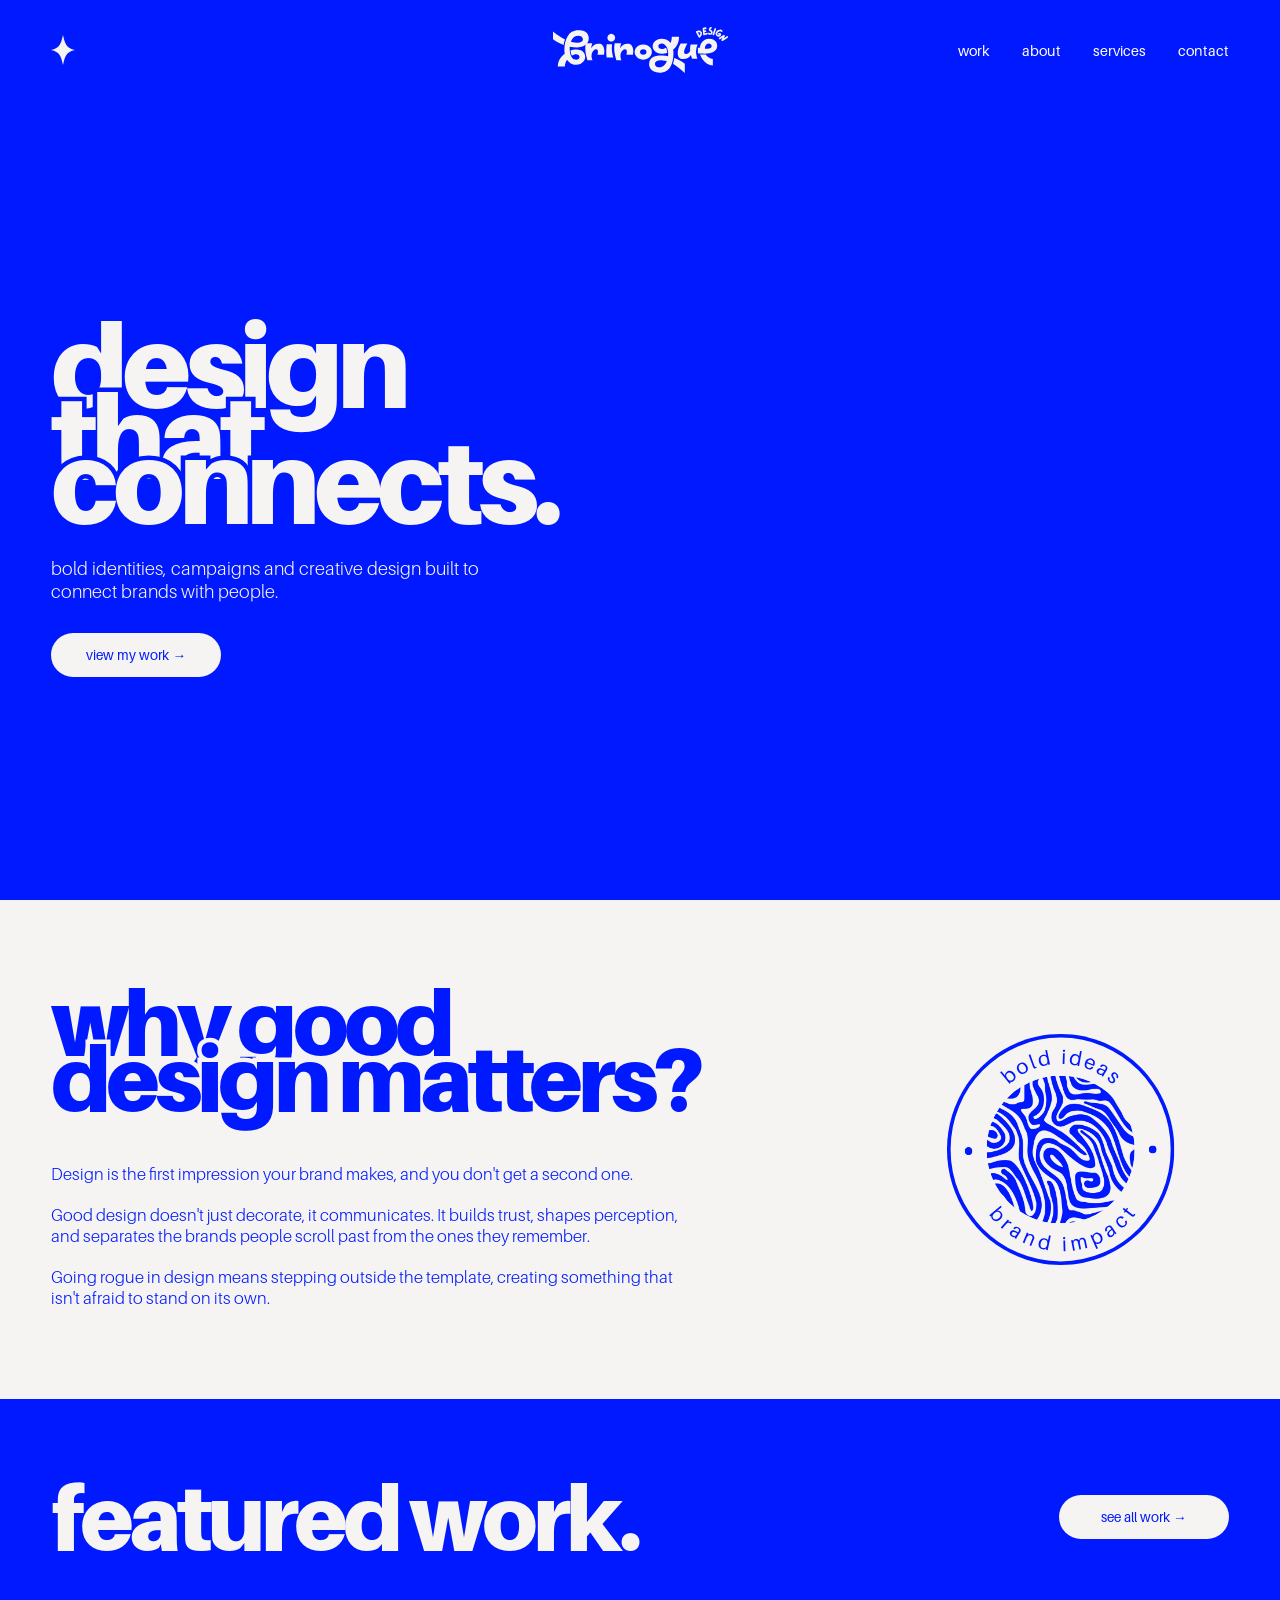
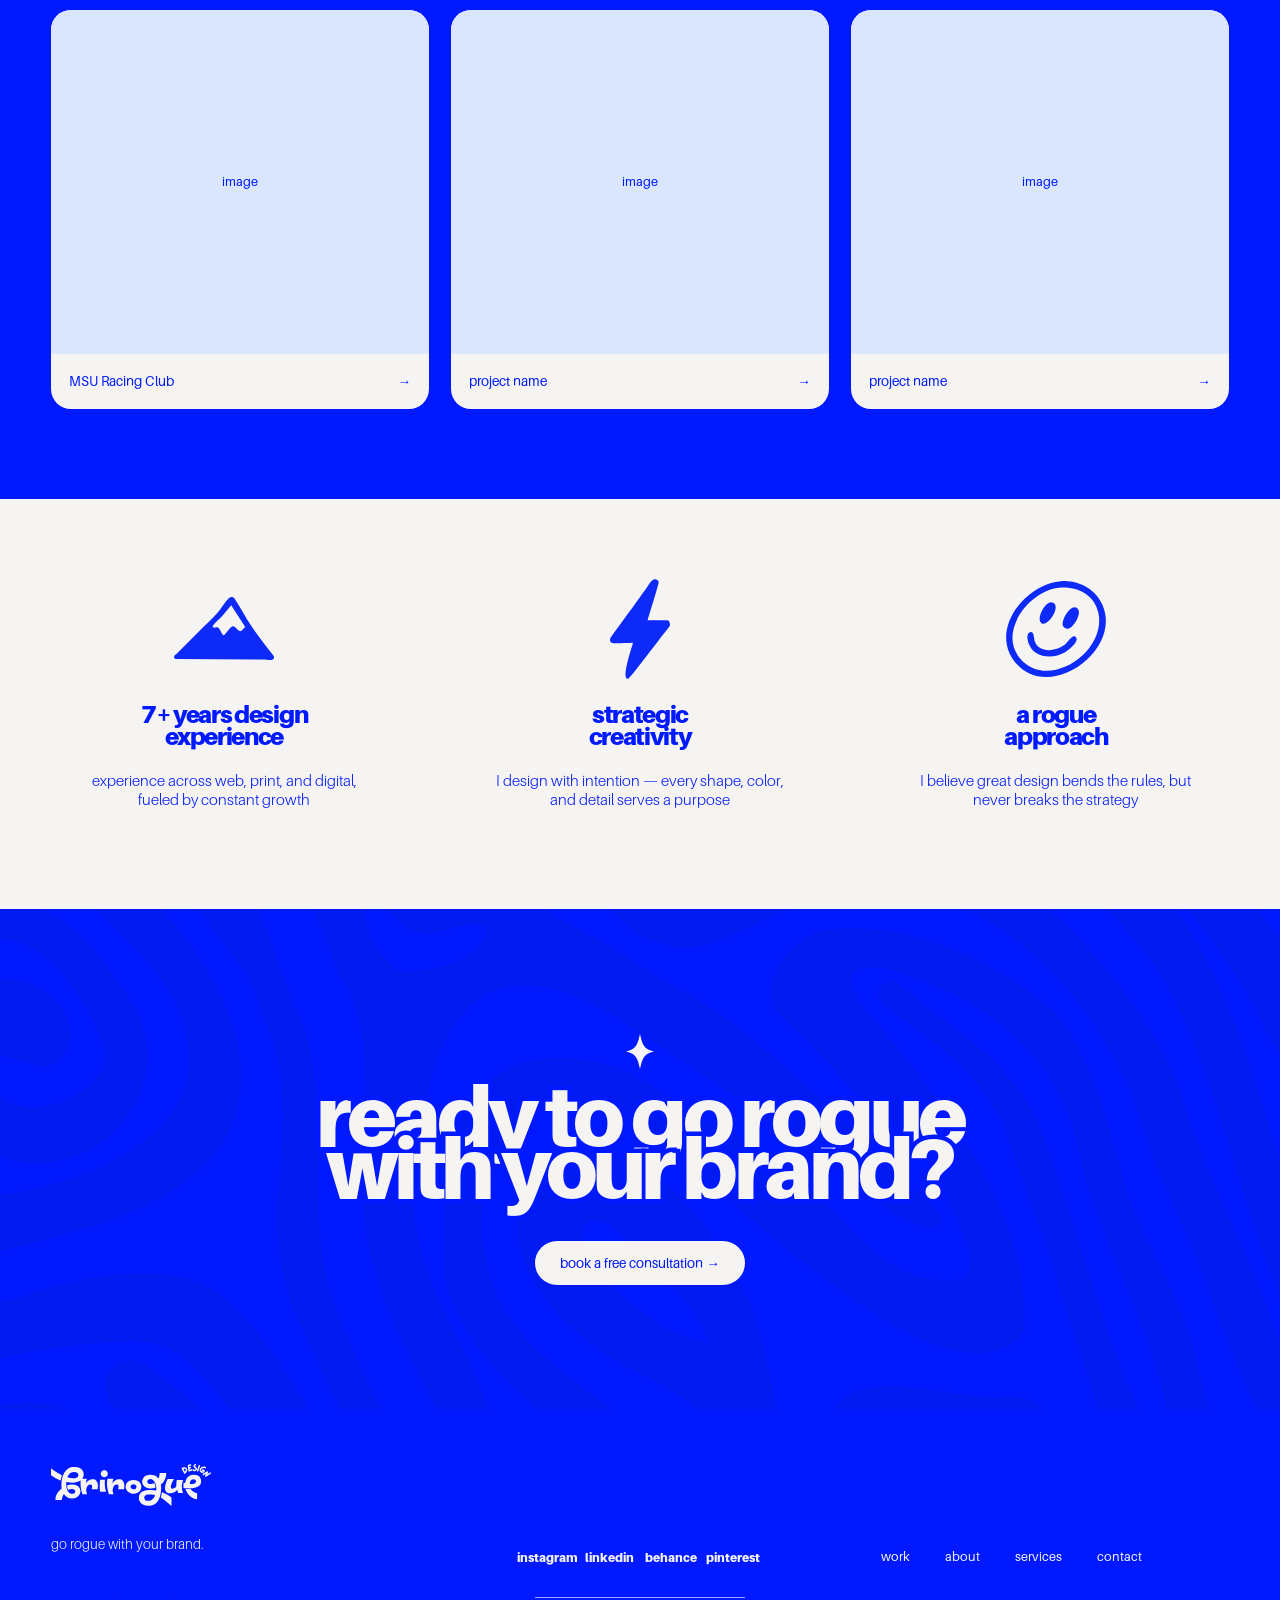
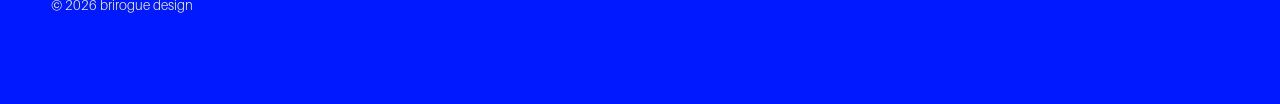
==== commit e2242a6d: "Update index.html" ====
--- a/index.html
+++ b/index.html
@@ -86,7 +86,7 @@
 
             <a
                 class="button"
-                href="#work">
+                href="work.html">
 
                 view my work →
 
@@ -180,7 +180,7 @@
 
                 <a
                     class="project-card"
-                    href="#">
+                    href="msu-racing.html">
 
                     <div class="project-image">
                         image
@@ -189,7 +189,7 @@
                     <div class="project-info">
 
                         <span>
-                            project name
+                            MSU Racing Club
                         </span>
 
                         <span>
@@ -456,6 +456,41 @@
     });
 </script>
 
+    <script>
+    const navToggle = document.querySelector(".nav-toggle");
+    const nav = document.querySelector(".nav");
+
+    if (navToggle && nav) {
+
+        navToggle.addEventListener("click", () => {
+
+            const isOpen = nav.classList.toggle("nav-open");
+
+            navToggle.setAttribute(
+                "aria-expanded",
+                isOpen
+            );
+
+        });
+
+        document.querySelectorAll(".nav-links a").forEach(link => {
+
+            link.addEventListener("click", () => {
+
+                nav.classList.remove("nav-open");
+
+                navToggle.setAttribute(
+                    "aria-expanded",
+                    "false"
+                );
+
+            });
+
+        });
+
+    }
+</script>
+
 </body>
 
 </html>
--- a/css/style.css
+++ b/css/style.css
@@ -335,7 +335,7 @@
 
 
 /* ------------------------------
-   WHY — CIRCULAR GRAPHIC
+   WHY â€” CIRCULAR GRAPHIC
 ------------------------------ */
 
 .why-circle {
@@ -647,327 +647,14 @@
    TABLET
 ================================================== */
 
-@media (max-width: 900px) and (min-width: 651px) {
-
-    :root {
-        --page-padding: 35px;
-    }
-
-    .logo img {
-        width: 145px;
-    }
-
-    .nav-links {
-        gap: 20px;
-        font-size: 0.8rem;
-    }
-
-    .hero h1 {
-        font-size: 7rem;
-    }
-
-    .why-grid {
-        grid-template-columns: 1fr 160px;
-        gap: 35px;
-    }
-
-    .circle-placeholder {
-        width: 150px;
-    }
-
-    .values-grid {
-        gap: 35px;
-    }
-}
+
 
 
 /* ==================================================
    PHONE
 ================================================== */
 
-@media (max-width: 650px) {
-
-    :root {
-        --page-padding: 20px;
-    }
-
-
-    /* -------------------------
-       MOBILE NAV
-    ------------------------- */
-
-    .nav {
-        height: 70px;
-
-        grid-template-columns: 35px 1fr;
-    }
-
-    .nav-sparkle {
-        justify-self: start;
-    }
-
-    .nav-sparkle img {
-        width: 17px;
-    }
-
-    .logo {
-        justify-self: end;
-    }
-
-    .logo img {
-        width: 105px;
-    }
-
-    .nav-links {
-        grid-column: 1 / -1;
-
-        justify-self: start;
-
-        width: 100%;
-
-        margin-top: 4px;
-
-        gap: 22px;
-
-        font-size: 0.72rem;
-    }
-
-
-    /* -------------------------
-       MOBILE HERO
-    ------------------------- */
-
-    .hero {
-        min-height: 640px;
-    }
-
-    .hero-content {
-        justify-content: flex-start;
-
-        padding-top: 80px;
-        padding-bottom: 55px;
-    }
-
-    .hero h1 {
-        max-width: 100%;
-
-        font-size: clamp(4.4rem, 21vw, 6rem);
-        line-height: 0.7;
-    }
-
-    .hero-description {
-        width: 310px;
-
-        margin-top: 35px;
-
-        font-size: 0.95rem;
-        line-height: 1.25;
-    }
-
-    .hero .button {
-        min-width: 155px;
-        height: 40px;
-
-        margin-top: 28px;
-
-        font-size: 0.75rem;
-    }
-
-
-    /* -------------------------
-       MOBILE WHY
-    ------------------------- */
-
-    .why {
-        padding-top: 60px;
-        padding-bottom: 60px;
-    }
-
-    .why-grid {
-        display: flex;
-        flex-direction: column;
-
-        gap: 35px;
-
-        align-items: stretch;
-    }
-
-    .why-copy h2 {
-        margin-bottom: 35px;
-
-        font-size: clamp(3.5rem, 16vw, 4.8rem);
-        line-height: 0.86;
-    }
-
-    .why-copy p {
-        width: 100%;
-
-        margin-top: 20px;
-
-        font-size: 0.95rem;
-        line-height: 1.3;
-    }
-
-    .circle-placeholder {
-        width: 125px;
-
-        align-self: flex-end;
-    }
-
-
-    /* -------------------------
-       MOBILE FEATURED WORK
-    ------------------------- */
-
-    .work {
-        padding-top: 55px;
-        padding-bottom: 60px;
-    }
-
-    .section-heading-row {
-        align-items: flex-end;
-
-        margin-bottom: 35px;
-    }
-
-    .section-heading-row h2 {
-        font-size: clamp(3.3rem, 15vw, 4.5rem);
-        line-height: 0.86;
-    }
-
-    .section-heading-row .button {
-        min-width: 110px;
-        height: 34px;
-
-        padding: 0 14px;
-
-        font-size: 0.65rem;
-    }
-
-    .project-grid {
-        grid-template-columns: 1fr;
-
-        gap: 18px;
-    }
-
-    .project-card {
-        border-radius: 16px;
-    }
-
-    .project-image {
-        aspect-ratio: 4 / 3;
-    }
-
-    .project-info {
-        min-height: 50px;
-
-        font-size: 0.8rem;
-    }
-
-
-    /* -------------------------
-       MOBILE VALUES
-    ------------------------- */
-
-    .values {
-        padding-top: 55px;
-        padding-bottom: 65px;
-    }
-
-    .values-grid {
-        grid-template-columns: 1fr;
-
-        gap: 55px;
-    }
-
-    .value-icon {
-        width: 90px;
-    }
-
-    .value h3 {
-        font-size: 1.4rem;
-    }
-
-    .value p {
-        max-width: 280px;
-
-        font-size: 0.95rem;
-    }
-
-
-    /* -------------------------
-       MOBILE CTA
-    ------------------------- */
-
-    .cta {
-        min-height: 390px;
-    }
-
-    .cta-sparkle {
-    width: 20px;
-    height: auto;
-
-    margin: 0 auto 12px;
-}
-
-    .cta h2 {
-        font-size: clamp(3.2rem, 15vw, 4.4rem);
-        line-height: 0.84;
-    }
-
-    .cta .button {
-        min-width: 175px;
-        height: 40px;
-
-        margin-top: 30px;
-
-        font-size: 0.72rem;
-    }
-
-
-    /* ==================================================
-   MOBILE FOOTER
-================================================== */
-
-.site-footer {
-    padding: 40px 0;
-}
-
-.site-footer-grid {
-    grid-template-columns: 1fr;
-    gap: 28px;
-}
-
-.footer-logo img {
-    width: 145px;
-}
-
-.footer-tagline {
-    margin-top: 18px;
-    font-size: .85rem;
-}
-
-.footer-copyright {
-    margin-top: 22px;
-    font-size: .7rem;
-}
-
-.footer-socials {
-    justify-content: flex-start;
-    flex-wrap: wrap;
-    gap: 12px 22px;
-
-    font-size: .75rem;
-}
-
-.footer-nav {
-    justify-content: flex-start;
-    flex-wrap: wrap;
-    gap: 12px 22px;
-
-    font-size: .78rem;
-}
-}
+
 
 /* ==================================================
    CUSTOM CURSOR
@@ -1049,7 +736,7 @@
 }
 
 /* ------------------------------
-   ABOUT HERO — ARROW
+   ABOUT HERO â€” ARROW
 ------------------------------ */
 
 .about-arrow {
@@ -1215,7 +902,7 @@
 /* polaroid */
 
 /* ------------------------------
-   ABOUT — POLAROID
+   ABOUT â€” POLAROID
 ------------------------------ */
 
 .about-polaroid-area {
@@ -1414,7 +1101,7 @@
 
 
 /* ------------------------------
-   ABOUT — BEYOND DESIGN PHOTO STRIP
+   ABOUT â€” BEYOND DESIGN PHOTO STRIP
 ------------------------------ */
 
 .beyond-photo-strip {
@@ -1492,329 +1179,10 @@
 
 
 /* ==================================================
-   ABOUT PAGE — MOBILE
+   ABOUT PAGE â€” MOBILE
 ================================================== */
 
-@media (max-width: 650px) {
-
-    /* HERO */
-
-    .about-hero {
-        min-height: auto;
-    }
-
-    .about-hero-grid {
-        display: flex;
-        flex-direction: column;
-
-        gap: 25px;
-
-        min-height: auto;
-
-        padding-top: 80px;
-        padding-bottom: 45px;
-    }
-
-    .about-hero-copy {
-        width: 100%;
-    }
-
-    .about-hero-copy h1 {
-        font-size: clamp(4rem, 17vw, 5.5rem);
-        line-height: .8;
-
-        margin-bottom: 35px;
-    }
-
-    .about-hero-copy p {
-        width: 100%;
-
-        font-size: .9rem;
-        line-height: 1.2;
-
-        margin-top: 18px;
-    }
-
-
-    /* portrait */
-
-    .about-portrait-area {
-        width: 100%;
-
-        min-height: 390px;
-
-        justify-content: flex-end;
-    }
-
-    .about-portrait-placeholder {
-        width: 240px;
-        height: 310px;
-    }
-
-    .about-arrow-placeholder {
-        right: 35%;
-        bottom: 45px;
-
-        font-size: 3rem;
-    }
-
-    .about-handwriting {
-        right: 5px;
-        bottom: 0;
-
-        font-size: .75rem;
-    }
-
-
-
-    /* STATS */
-
-    .about-stats {
-        padding-top: 25px;
-        padding-bottom: 25px;
-    }
-
-    .stat {
-        padding: 0 10px;
-    }
-
-    .stat strong {
-        font-size: 2.2rem;
-    }
-
-    .stat span {
-        font-size: .65rem;
-    }
-
-
-
-    /* MORE ABOUT */
-
-    .about-more {
-        padding-top: 55px;
-        padding-bottom: 55px;
-    }
-
-    .about-more-grid {
-        display: flex;
-        flex-direction: column;
-
-        gap: 30px;
-
-        align-items: stretch;
-    }
-
-    .about-more-copy h2 {
-        font-size: clamp(3.5rem, 15vw, 4.5rem);
-        line-height: .8;
-
-        margin-bottom: 40px;
-    }
-
-    .about-experience h3 {
-        font-size: .85rem;
-    }
-
-    .about-experience ul {
-        font-size: .8rem;
-        line-height: 1.2;
-
-        margin-left: 18px;
-    }
-
-    .about-philosophy {
-        width: 100%;
-
-        margin-top: 35px;
-
-        font-size: .9rem;
-    }
-
-
-    /* polaroid */
-
-    .about-polaroid-area {
-        min-height: 330px;
-
-        justify-content: flex-end;
-    }
-
-    .polaroid-placeholder {
-        width: 210px;
-
-        padding: 10px 10px 45px;
-    }
-
-    .about-sparkles-placeholder {
-        top: -5px;
-        right: 5%;
-
-        font-size: 3rem;
-    }
-
-
-
-    /* ------------------------------
-   TOOLS OF THE TRADE
------------------------------- */
-
-.tools-strip {
-    margin-top: 70px;
-
-    width: calc(200% + 70px);
-    min-height: 135px;
-
-    background: var(--light-periwinkle);
-    border-radius: 22px;
-
-    padding: 25px 45px;
-
-    display: flex;
-    align-items: center;
-    gap: 40px;
-}
-
-.tools-strip h3 {
-    font-size: 2rem;
-    line-height: .8;
-
-    min-width: 200px;
-    flex-shrink: 0;
-}
-
-.tools-divider {
-    width: 2px;
-    height: 70px;
-
-    background: var(--blue);
-
-    flex-shrink: 0;
-}
-
-.tools-list {
-    flex: 1;
-
-    display: flex;
-    align-items: center;
-    justify-content: space-evenly;
-
-    gap: 25px;
-}
-
-.tools-list img {
-    display: block;
-
-    width: 70px;
-    height: 70px;
-
-    object-fit: contain;
-    flex-shrink: 0;
-}
-
-.tool-plus {
-    color: var(--blue);
-
-    font-family: "Aileron", Arial, sans-serif;
-    font-size: 2.2rem;
-    font-weight: 300;
-    line-height: 1;
-
-    flex-shrink: 0;
-}
-
-.tools-list .tool-mug {
-    width: 90px;
-    height: 90px;
-}
-
-
-    /* BEYOND DESIGN */
-
-    .beyond-design {
-        padding-top: 55px;
-        padding-bottom: 30px;
-    }
-
-    .beyond-grid {
-        display: flex;
-        flex-direction: column;
-
-        gap: 25px;
-
-        align-items: stretch;
-    }
-
-    .beyond-copy h2 {
-        font-size: clamp(4rem, 17vw, 5rem);
-        line-height: .75;
-
-        margin-bottom: 35px;
-    }
-
-    .beyond-copy p {
-        width: 100%;
-
-        font-size: .85rem;
-    }
-
-    .beyond-copy h3 {
-        margin-top: 28px;
-
-        font-size: 1.5rem;
-    }
-
-
-    /* collage */
-
-    .beyond-images {
-        width: 100%;
-        max-width: 340px;
-        height: 420px;
-
-        align-self: flex-end;
-    }
-
-    .beyond-photo {
-        width: 180px;
-        height: 230px;
-    }
-
-    .cat-placeholder {
-        width: 130px;
-        height: 115px;
-
-        top: 150px;
-    }
-
-
-
-    /* CTA */
-
-    .about-cta {
-        padding-top: 35px;
-        padding-bottom: 35px;
-    }
-
-    .about-cta-content {
-        gap: 20px;
-    }
-
-    .about-cta h2 {
-        font-size: clamp(2.7rem, 12vw, 3.6rem);
-        line-height: .78;
-    }
-
-    .about-cta .button {
-        min-width: 125px;
-
-        height: 36px;
-
-        padding: 0 15px;
-
-        font-size: .65rem;
-    }
-
-}
+
 
 /* ==================================================
    CONTACT PAGE
@@ -2291,287 +1659,17 @@
 
 
 /* ==================================================
-   CONTACT PAGE — TABLET
+   CONTACT PAGE â€” TABLET
 ================================================== */
 
-@media (max-width: 900px) and (min-width: 651px) {
-
-    .contact-hero-grid {
-        gap: 40px;
-    }
-
-    .contact-intro h1 {
-        font-size: 5rem;
-    }
-
-    .contact-form-card {
-        padding: 30px;
-    }
-
-    .contact-note {
-        margin-left: 50px;
-    }
-
-    .contact-other-grid {
-        gap: 30px;
-    }
-
-    .other-contact-info {
-        padding-right: 25px;
-    }
-
-    .contact-quote-area {
-        padding-left: 30px;
-    }
-
-    .contact-quote-placeholder {
-        width: 280px;
-    }
-
-    .contact-footer-grid {
-        gap: 25px;
-    }
-
-}
+
 
 
 /* ==================================================
-   CONTACT PAGE — MOBILE
+   CONTACT PAGE â€” MOBILE
 ================================================== */
 
-@media (max-width: 650px) {
-
-    /* HERO */
-
-    .contact-hero {
-        min-height: auto;
-    }
-
-    .contact-hero-grid {
-        display: flex;
-        flex-direction: column;
-
-        align-items: stretch;
-
-        gap: 55px;
-
-        padding-top: 90px;
-        padding-bottom: 50px;
-    }
-
-    .contact-intro h1 {
-        font-size: clamp(4.5rem, 19vw, 6rem);
-        line-height: .73;
-    }
-
-    .contact-rays-placeholder {
-        right: -40px;
-        top: 20px;
-
-        font-size: 2rem;
-    }
-
-    .contact-intro-copy {
-        margin-top: 40px;
-
-        font-size: 1.05rem;
-        line-height: 1.2;
-    }
-
-    .contact-note {
-        margin-top: 35px;
-        margin-left: 45%;
-
-        font-size: 1rem;
-    }
-
-
-    /* FORM */
-
-    .contact-form-card {
-        padding: 25px 20px;
-
-        border-radius: 22px;
-
-        max-width: none;
-    }
-
-    .form-row {
-        grid-template-columns: 1fr;
-
-        gap: 0;
-    }
-
-    .form-field {
-        margin-bottom: 22px;
-    }
-
-    .form-field label {
-        font-size: .8rem;
-    }
-
-    .form-field input,
-    .form-field select {
-        height: 52px;
-
-        font-size: .85rem;
-    }
-
-    .form-field textarea {
-        min-height: 130px;
-
-        font-size: .85rem;
-    }
-
-    .form-bottom {
-        flex-wrap: wrap;
-    }
-
-    .contact-submit {
-        width: 100%;
-        flex-basis: 100%;
-
-        height: 52px;
-
-        font-size: .85rem;
-    }
-
-    .form-note {
-        margin-left: auto;
-
-        font-size: .9rem;
-    }
-
-    .smiley-placeholder {
-        width: 45px;
-        height: 45px;
-    }
-
-
-    /* OTHER CONTACT */
-
-    .contact-other {
-        padding-top: 55px;
-        padding-bottom: 55px;
-    }
-
-    .contact-other-grid {
-        display: flex;
-        flex-direction: column;
-
-        align-items: stretch;
-    }
-
-    .other-contact-info {
-        padding-right: 0;
-    }
-
-    .other-contact-info h2 {
-        font-size: clamp(3.4rem, 15vw, 4.4rem);
-
-        margin-bottom: 40px;
-    }
-
-    .contact-links {
-        gap: 15px;
-    }
-
-    .contact-links a {
-        font-size: .85rem;
-    }
-
-    .contact-icon-placeholder {
-        width: 34px;
-        height: 34px;
-    }
-
-
-    /* QUOTE */
-
-    .contact-quote-area {
-        min-height: 250px;
-
-        margin-top: 50px;
-
-        padding-top: 45px;
-        padding-left: 0;
-
-        border-left: none;
-        border-top: 1px solid var(--blue);
-    }
-
-    .contact-quote-placeholder {
-        width: 280px;
-        height: 150px;
-
-        font-size: 1.5rem;
-    }
-
-    .quote-sparkle-placeholder {
-        left: 5px;
-        bottom: 0;
-
-        font-size: 3rem;
-    }
-
-
-    /* FOOTER */
-
-    .contact-footer {
-        padding-top: 45px;
-        padding-bottom: 30px;
-    }
-
-    .contact-footer-grid {
-        display: flex;
-        flex-direction: column;
-
-        align-items: stretch;
-
-        gap: 45px;
-    }
-
-    .footer-brand {
-        text-align: left;
-    }
-
-    .footer-brand img {
-        width: 130px;
-    }
-
-    .footer-brand p {
-        margin-bottom: 20px;
-    }
-
-    .footer-nav {
-        justify-content: flex-start;
-
-        flex-wrap: wrap;
-
-        gap: 20px;
-    }
-
-    .footer-socials {
-        justify-content: flex-start;
-
-        gap: 28px;
-    }
-
-    .footer-message {
-        justify-self: auto;
-
-        text-align: left;
-    }
-
-    .footer-badge {
-        width: fit-content;
-    }
-
-    .footer-message p {
-        margin-top: 20px;
-    }
-
-}
+
 
 /* ==================================================
    SERVICES PAGE
@@ -3060,293 +2158,17 @@
 
 
 /* ==================================================
-   SERVICES PAGE — TABLET
+   SERVICES PAGE â€” TABLET
 ================================================== */
 
-@media (max-width: 900px) and (min-width: 651px) {
-
-    .services-hero-grid {
-        gap: 40px;
-    }
-
-    .services-hero-copy h1 {
-        font-size: 6rem;
-    }
-
-    .services-polaroid-placeholder {
-        width: 220px;
-    }
-
-
-    .services-list-grid {
-        gap: 55px;
-    }
-
-    .services-list-intro h2 {
-        font-size: 5rem;
-    }
-
-
-    .brand-more-grid {
-        gap: 45px;
-    }
-
-    .brand-more-copy h2 {
-        font-size: 5rem;
-    }
-
-}
+
 
 
 /* ==================================================
-   SERVICES PAGE — MOBILE
+   SERVICES PAGE â€” MOBILE
 ================================================== */
 
-@media (max-width: 650px) {
-
-
-    /* --------------------------
-       HERO
-    -------------------------- */
-
-    .services-hero {
-        min-height: auto;
-    }
-
-    .services-hero-grid {
-        display: grid;
-        grid-template-columns: 1fr .55fr;
-
-        gap: 15px;
-
-        align-items: center;
-
-        padding-top: 85px;
-        padding-bottom: 50px;
-    }
-
-    .services-hero-copy h1 {
-        font-size: clamp(4.2rem, 17vw, 5.5rem);
-        line-height: .72;
-
-        margin-bottom: 35px;
-    }
-
-    .services-hero-copy p {
-        width: 100%;
-
-        margin-top: 17px;
-
-        font-size: .82rem;
-        line-height: 1.15;
-    }
-
-    .services-hero-copy .button {
-        min-width: 145px;
-        height: 38px;
-
-        margin-top: 28px;
-
-        padding: 0 16px;
-
-        font-size: .65rem;
-    }
-
-
-    /* HERO POLAROID */
-
-    .services-hero-art {
-        min-height: 250px;
-
-        align-items: flex-start;
-        justify-content: flex-end;
-    }
-
-    .services-polaroid-placeholder {
-        width: 135px;
-
-        padding: 7px 7px 28px;
-
-        transform: rotate(11deg);
-    }
-
-    .services-polaroid-image {
-        font-size: .6rem;
-    }
-
-
-    /* --------------------------
-       SERVICES LIST
-    -------------------------- */
-
-    .services-list-section {
-        padding-top: 55px;
-        padding-bottom: 55px;
-    }
-
-    .services-list-grid {
-        display: grid;
-        grid-template-columns: .9fr 1.1fr;
-
-        gap: 25px;
-    }
-
-    .services-list-intro h2 {
-        font-size: clamp(3.6rem, 14vw, 4.7rem);
-        line-height: .72;
-    }
-
-    .services-list-intro p {
-        width: 100%;
-
-        margin-top: 35px;
-
-        font-size: .75rem;
-        line-height: 1.15;
-    }
-
-
-    /* ACCORDION */
-
-    .service-item summary {
-        min-height: 55px;
-
-        gap: 15px;
-    }
-
-    .service-item summary h3 {
-        font-size: .9rem;
-        line-height: .95;
-    }
-
-    .accordion-icon {
-        width: 14px;
-        height: 14px;
-    }
-
-    .accordion-icon::before,
-    .accordion-icon::after {
-        width: 10px;
-        height: 1px;
-    }
-
-    .service-details {
-        padding:
-            0
-            25px
-            15px
-            0;
-    }
-
-    .service-details p {
-        width: 100%;
-
-        font-size: .65rem;
-        line-height: 1.15;
-    }
-
-
-    /* --------------------------
-       BRAND DESERVES MORE
-    -------------------------- */
-
-    .brand-more {
-        padding-top: 60px;
-        padding-bottom: 60px;
-    }
-
-    .brand-more-grid {
-        display: grid;
-        grid-template-columns: .85fr 1.15fr;
-
-        gap: 20px;
-
-        align-items: center;
-    }
-
-    .brand-more-copy h2 {
-        font-size: clamp(3.5rem, 14vw, 4.6rem);
-        line-height: .72;
-    }
-
-    .brand-more-copy p {
-        width: 100%;
-
-        margin-top: 25px;
-
-        font-size: .72rem;
-        line-height: 1.15;
-    }
-
-    .brand-more-button {
-        min-width: 130px;
-        height: 36px;
-
-        margin-top: 28px;
-
-        padding: 0 14px;
-
-        font-size: .6rem;
-    }
-
-
-    /* COMPARISON */
-
-    .brand-comparison {
-        gap: 8px;
-    }
-
-    .comparison-card {
-        min-height: 250px;
-
-        padding: 8px;
-
-        border-radius: 10px;
-    }
-
-    .comparison-image-placeholder {
-        margin-bottom: 10px;
-    }
-
-    .comparison-card h3 {
-        font-size: .7rem;
-    }
-
-    .comparison-copy-placeholder {
-        margin-top: 10px;
-
-        font-size: .5rem;
-    }
-
-
-    /* --------------------------
-       CTA
-    -------------------------- */
-
-    .services-cta {
-        padding-top: 45px;
-        padding-bottom: 45px;
-    }
-
-    .services-cta-content {
-        gap: 20px;
-    }
-
-    .services-cta h2 {
-        font-size: clamp(3rem, 12vw, 4rem);
-        line-height: .75;
-    }
-
-    .services-cta .button {
-        min-width: 125px;
-        height: 36px;
-
-        padding: 0 14px;
-
-        font-size: .6rem;
-    }
-
-}
+
 
 /* ==================================================
    WORK PAGE
@@ -3370,7 +2192,7 @@
     padding-bottom: 75px;
 }
 /* ------------------------------
-   WORK HERO — HALF TOPO PATTERN
+   WORK HERO â€” HALF TOPO PATTERN
 ------------------------------ */
 
 .work-hero::before {
@@ -3538,7 +2360,7 @@
 }
 
 /* ------------------------------
-   PROJECT IMAGE — REAL PHOTO
+   PROJECT IMAGE â€” REAL PHOTO
 ------------------------------ */
 
 .work-project-image {
@@ -3632,131 +2454,17 @@
 
 
 /* ==================================================
-   WORK PAGE — TABLET
+   WORK PAGE â€” TABLET
 ================================================== */
 
-@media (max-width: 900px) and (min-width: 651px) {
-
-    .work-hero-content {
-        padding-top: 70px;
-        padding-bottom: 65px;
-    }
-
-    .work-hero h1 {
-        font-size: 7rem;
-    }
-
-    .work-grid {
-        grid-template-columns: repeat(2, minmax(0, 1fr));
-
-        gap: 35px 22px;
-    }
-
-}
+
 
 
 /* ==================================================
-   WORK PAGE — MOBILE
+   WORK PAGE â€” MOBILE
 ================================================== */
 
-@media (max-width: 650px) {
-
-
-    /* HERO */
-
-    .work-hero-content {
-        padding-top: 100px;
-        padding-bottom: 55px;
-    }
-
-    .work-hero h1 {
-        font-size: clamp(4.3rem, 18vw, 5.8rem);
-        line-height: .72;
-    }
-
-    .work-hero-content p {
-        margin-top: 35px;
-
-        font-size: .95rem;
-    }
-
-
-    /* PORTFOLIO */
-
-    .portfolio-section {
-        padding-top: 35px;
-        padding-bottom: 60px;
-    }
-
-
-    /* FILTERS */
-
-    .work-filters {
-        flex-wrap: nowrap;
-
-        gap: 10px;
-
-        margin-bottom: 35px;
-
-        overflow-x: auto;
-
-        padding-bottom: 8px;
-
-        scrollbar-width: none;
-    }
-
-    .work-filters::-webkit-scrollbar {
-        display: none;
-    }
-
-    .work-filter {
-        min-width: max-content;
-
-        height: 34px;
-
-        padding: 0 18px;
-
-        border-width: 1.5px;
-
-        font-size: .7rem;
-
-        flex-shrink: 0;
-    }
-
-
-    /* PROJECTS */
-
-    .work-grid {
-        grid-template-columns: 1fr;
-
-        row-gap: 35px;
-    }
-
-    .work-image-placeholder {
-        aspect-ratio: 1.5 / 1;
-
-        border-radius: 16px;
-    }
-
-    .work-project-heading {
-        margin-top: 14px;
-    }
-
-    .work-project-heading h2 {
-        font-size: 1.15rem;
-    }
-
-    .work-project-heading span {
-        font-size: 1.5rem;
-    }
-
-    .work-project-link > p {
-        margin-top: 8px;
-
-        font-size: .8rem;
-    }
-
-}
+
 
 /* ==================================================
    TOPO PATTERN BACKGROUNDS
@@ -4093,3 +2801,2109 @@
     }
 
 }
+
+
+/* ==================================================
+   RESPONSIVE SYSTEM
+   Desktop styles above remain the source of truth.
+   Tablet: <= 1024px
+   Mobile: <= 700px
+   Small mobile: <= 430px
+================================================== */
+
+/* ==================================================
+   RESPONSIVE NAV â€” GLOBAL
+================================================== */
+
+.nav-toggle {
+    display: none;
+    width: 38px;
+    height: 38px;
+    padding: 8px;
+    border: 0;
+    background: transparent;
+    align-items: center;
+    justify-content: center;
+    flex-direction: column;
+    gap: 5px;
+    cursor: pointer;
+    position: relative;
+    z-index: 30;
+}
+
+.nav-toggle span {
+    display: block;
+    width: 22px;
+    height: 2px;
+    border-radius: 999px;
+    background: var(--off-white);
+    transform-origin: center;
+    transition: transform .25s ease, opacity .2s ease;
+}
+
+.nav.nav-open .nav-toggle span:nth-child(1) {
+    transform: translateY(7px) rotate(45deg);
+}
+
+.nav.nav-open .nav-toggle span:nth-child(2) {
+    opacity: 0;
+}
+
+.nav.nav-open .nav-toggle span:nth-child(3) {
+    transform: translateY(-7px) rotate(-45deg);
+}
+
+/* ==================================================
+   TABLET â€” 701px to 1024px
+================================================== */
+
+@media (max-width: 1024px) and (min-width: 701px) {
+
+    :root {
+        --page-padding: 34px;
+    }
+
+    /* NAV â€” still desktop-style on tablet */
+    .nav {
+        height: 88px;
+    }
+
+    .logo img {
+        width: 145px;
+    }
+
+    .nav-links {
+        gap: 20px;
+        font-size: .8rem;
+    }
+
+    /* HOMEPAGE */
+    .hero h1 {
+        font-size: clamp(6rem, 13vw, 8rem);
+    }
+
+    .hero-title span,
+    .why-title span,
+    .cta-title span,
+    .about-more-title span,
+    .beyond-title span,
+    .about-cta-title span,
+    .services-title span,
+    .services-work-title span,
+    .brand-more-title span,
+    .services-cta-title span,
+    .work-title span {
+        -webkit-text-stroke-width: 7px;
+    }
+
+    .why-grid {
+        grid-template-columns: minmax(0, 1fr) 220px;
+        gap: 45px;
+    }
+
+    .why-circle img {
+        width: min(100%, 240px);
+    }
+
+    .project-grid {
+        gap: 20px;
+    }
+
+    .values-grid {
+        gap: 35px;
+    }
+
+    /* ABOUT */
+    .about-hero-grid {
+        gap: 40px;
+    }
+
+    .about-hero-copy h1 {
+        font-size: clamp(5rem, 9vw, 7rem);
+    }
+
+    .about-portrait-placeholder img {
+        width: 108%;
+    }
+
+    .about-arrow {
+        width: 95px;
+        right: -1%;
+    }
+
+    .about-more-grid {
+        gap: 50px;
+    }
+
+    .polaroid-placeholder {
+        width: min(100%, 390px);
+    }
+
+    .tools-strip {
+        padding: 22px 28px;
+        gap: 24px;
+    }
+
+    .tools-strip h3 {
+        min-width: 155px;
+        font-size: 1.7rem;
+    }
+
+    .tools-list {
+        gap: 16px;
+    }
+
+    .tools-list img {
+        width: 52px;
+        height: 52px;
+    }
+
+    .tools-list .tool-mug {
+        width: 68px;
+        height: 68px;
+    }
+
+    .beyond-grid {
+        grid-template-columns: 1fr 1fr;
+        gap: 40px;
+    }
+
+    .beyond-photo-strip {
+        right: 0;
+        max-width: 48%;
+    }
+
+    .beyond-photo-strip img {
+        max-width: 100%;
+    }
+
+    /* CONTACT */
+    .contact-hero-grid {
+        gap: 45px;
+    }
+
+    .contact-intro h1 {
+        font-size: clamp(5rem, 9vw, 7rem);
+    }
+
+    .contact-form-card {
+        padding: 32px 28px;
+    }
+
+    .contact-other-grid {
+        gap: 45px;
+    }
+
+    /* SERVICES */
+    .services-hero-grid,
+    .services-list-grid,
+    .brand-more-grid {
+        gap: 45px;
+    }
+
+    .services-hero-copy h1,
+    .services-list-intro h2,
+    .brand-more-copy h2 {
+        font-size: clamp(4.8rem, 8vw, 6rem);
+    }
+
+    .services-polaroid-placeholder {
+        width: min(100%, 230px);
+    }
+
+    .brand-comparison {
+        gap: 14px;
+    }
+
+    /* WORK */
+    .work-hero-content {
+        padding-top: 70px;
+        padding-bottom: 65px;
+    }
+
+    .work-hero h1 {
+        font-size: clamp(6rem, 11vw, 8rem);
+    }
+
+    .work-hero::before {
+        width: 46%;
+        background-size: auto 100%;
+        background-position: right center;
+    }
+
+    .work-grid {
+        grid-template-columns: repeat(2, minmax(0, 1fr));
+        gap: 35px 22px;
+    }
+
+    /* PHOTOGRAPHY */
+    .photo-hero-content {
+        grid-template-columns: 1fr .9fr;
+        gap: 45px;
+        min-height: 470px;
+    }
+
+    .photo-hero-copy h1 {
+        font-size: clamp(5.5rem, 9vw, 7rem);
+    }
+
+    .photo-hero-image-placeholder {
+        height: 310px;
+    }
+
+    .photo-gallery {
+        column-count: 2;
+    }
+
+    /* FOOTER */
+    .site-footer-grid {
+        gap: 30px;
+    }
+
+    .footer-logo img {
+        width: 155px;
+    }
+
+    .footer-socials,
+    .footer-nav {
+        gap: 18px;
+    }
+}
+
+/* ==================================================
+   MOBILE â€” <= 700px
+================================================== */
+
+@media (max-width: 700px) {
+
+    :root {
+        --page-padding: 20px;
+    }
+
+    html,
+    body {
+        width: 100%;
+        max-width: 100%;
+        overflow-x: hidden;
+    }
+
+    .container {
+        max-width: 100%;
+    }
+
+    img,
+    svg {
+        max-width: 100%;
+    }
+
+    /* ------------------------------
+       MOBILE NAV / HAMBURGER
+    ------------------------------ */
+
+    .nav {
+        height: 72px;
+        grid-template-columns: 40px 1fr 40px;
+        align-items: center;
+    }
+
+    .nav-sparkle {
+        grid-column: 1;
+        justify-self: start;
+        position: relative;
+        z-index: 30;
+    }
+
+    .nav-sparkle img {
+        width: 19px;
+    }
+
+    .logo {
+        grid-column: 2;
+        justify-self: center;
+        position: relative;
+        z-index: 30;
+    }
+
+    .logo img {
+        width: 122px;
+    }
+
+    .nav-toggle {
+        display: flex;
+        grid-column: 3;
+        justify-self: end;
+    }
+
+    .nav-links {
+        position: absolute;
+        top: 62px;
+        left: var(--page-padding);
+        right: var(--page-padding);
+        width: auto;
+        margin: 0;
+        padding: 22px 24px;
+        border-radius: 20px;
+        background: var(--off-white);
+        color: var(--blue);
+        box-shadow: 0 14px 35px rgba(0, 0, 0, .12);
+        display: flex;
+        flex-direction: column;
+        align-items: flex-start;
+        gap: 15px;
+        font-size: .95rem;
+        opacity: 0;
+        visibility: hidden;
+        pointer-events: none;
+        transform: translateY(-8px) scale(.98);
+        transform-origin: top right;
+        transition: opacity .2s ease, transform .2s ease, visibility .2s ease;
+        z-index: 25;
+    }
+
+    .nav.nav-open .nav-links {
+        opacity: 1;
+        visibility: visible;
+        pointer-events: auto;
+        transform: translateY(0) scale(1);
+    }
+
+    /* ------------------------------
+       SHARED MOBILE TYPE
+    ------------------------------ */
+
+    .hero-title span,
+    .why-title span,
+    .cta-title span,
+    .about-more-title span,
+    .beyond-title span,
+    .about-cta-title span,
+    .services-title span,
+    .services-work-title span,
+    .brand-more-title span,
+    .services-cta-title span,
+    .work-title span {
+        -webkit-text-stroke-width: 4px;
+    }
+
+    .hero-title span,
+    .why-title span,
+    .cta-title span,
+    .about-more-title span,
+    .beyond-title span,
+    .about-cta-title span,
+    .services-title span,
+    .services-work-title span,
+    .brand-more-title span,
+    .services-cta-title span,
+    .work-title span {
+        line-height: .82;
+    }
+
+    /* tone down desktop negative stacking so words stay readable */
+    .hero-title span:nth-child(n),
+    .why-title span:nth-child(n),
+    .cta-title span:nth-child(n),
+    .about-more-title span:nth-child(n),
+    .beyond-title span:nth-child(n),
+    .about-cta-title span:nth-child(n),
+    .services-title span:nth-child(n),
+    .services-work-title span:nth-child(n),
+    .brand-more-title span:nth-child(n),
+    .services-cta-title span:nth-child(n),
+    .work-title span:nth-child(n) {
+        transform: none;
+    }
+
+    /* ------------------------------
+       HOMEPAGE
+    ------------------------------ */
+
+    .hero {
+        min-height: 700px;
+    }
+
+    .hero-content {
+        justify-content: center;
+        padding-top: 55px;
+        padding-bottom: 65px;
+    }
+
+    .hero h1 {
+        max-width: 100%;
+        font-size: clamp(4.25rem, 21vw, 6rem);
+        line-height: .82;
+    }
+
+    .hero-description {
+        width: min(100%, 330px);
+        margin-top: 34px;
+        font-size: .95rem;
+    }
+
+    .hero .button {
+        margin-top: 28px;
+    }
+
+    .why {
+        padding-top: 62px;
+        padding-bottom: 62px;
+    }
+
+    .why-grid {
+        display: flex;
+        flex-direction: column;
+        gap: 38px;
+    }
+
+    .why-copy h2 {
+        font-size: clamp(3.5rem, 16vw, 4.8rem);
+        line-height: .82;
+        margin-bottom: 34px;
+    }
+
+    .why-copy p {
+        width: 100%;
+        font-size: .95rem;
+    }
+
+    .why-circle {
+        width: 100%;
+        height: auto;
+        justify-content: flex-end;
+    }
+
+    .why-circle img {
+        width: min(52vw, 210px);
+    }
+
+    .work {
+        padding-top: 58px;
+        padding-bottom: 62px;
+    }
+
+    .section-heading-row {
+        align-items: flex-end;
+        gap: 15px;
+        margin-bottom: 34px;
+    }
+
+    .section-heading-row h2 {
+        font-size: clamp(3rem, 14vw, 4.2rem);
+        line-height: .9;
+    }
+
+    .section-heading-row .button {
+        min-width: 108px;
+        height: 35px;
+        padding: 0 13px;
+        font-size: .65rem;
+    }
+
+    .project-grid {
+        grid-template-columns: 1fr;
+        gap: 20px;
+    }
+
+    .project-card {
+        border-radius: 16px;
+    }
+
+    .values {
+        padding-top: 58px;
+        padding-bottom: 65px;
+    }
+
+    .values-grid {
+        grid-template-columns: 1fr;
+        gap: 48px;
+    }
+
+    .value-icon {
+        width: 82px;
+    }
+
+    .value p {
+        max-width: 310px;
+    }
+
+    .cta {
+        min-height: 390px;
+    }
+
+    .cta-content {
+        padding-top: 55px;
+        padding-bottom: 55px;
+    }
+
+    .cta-sparkle {
+        width: 20px;
+        margin: 0 auto 14px;
+    }
+
+    .cta h2 {
+        font-size: clamp(3rem, 14vw, 4.2rem);
+        line-height: .82;
+    }
+
+    .cta .button {
+        margin-top: 28px;
+    }
+
+    /* ------------------------------
+       ABOUT
+    ------------------------------ */
+
+    .about-hero {
+        min-height: auto;
+    }
+
+    .about-hero-grid {
+        display: flex;
+        flex-direction: column;
+        gap: 18px;
+        min-height: auto;
+        padding-top: 45px;
+        padding-bottom: 45px;
+    }
+
+    .about-hero-copy,
+    .about-hero-copy p {
+        width: 100%;
+    }
+
+    .about-hero-copy h1 {
+        font-size: clamp(4rem, 18vw, 5.6rem);
+        line-height: .82;
+        margin-bottom: 30px;
+    }
+
+    .about-hero-copy p {
+        font-size: .9rem;
+        line-height: 1.28;
+        margin-top: 17px;
+    }
+
+    .about-portrait-area {
+        width: 100%;
+        min-height: 360px;
+        position: relative;
+        justify-content: center;
+    }
+
+    .about-portrait-placeholder {
+        width: min(78vw, 300px);
+        height: auto;
+    }
+
+    .about-portrait-placeholder img {
+        width: 100%;
+        max-width: 100%;
+    }
+
+    .about-arrow {
+        width: 78px;
+        right: 8%;
+        bottom: 11%;
+    }
+
+    .about-handwriting {
+        right: 0;
+        bottom: 1%;
+        font-size: .78rem;
+    }
+
+    .about-stats {
+        padding-top: 25px;
+        padding-bottom: 25px;
+    }
+
+    .stats-grid {
+        gap: 0;
+    }
+
+    .stat {
+        min-width: 0;
+        padding: 0 8px;
+    }
+
+    .stat strong {
+        font-size: clamp(1.8rem, 9vw, 2.5rem);
+    }
+
+    .stat span {
+        font-size: .62rem;
+        line-height: 1.15;
+    }
+
+    .about-more {
+        padding-top: 58px;
+        padding-bottom: 60px;
+    }
+
+    .about-more-grid {
+        display: flex;
+        flex-direction: column;
+        gap: 35px;
+    }
+
+    .about-more-copy h2 {
+        font-size: clamp(3.4rem, 15vw, 4.5rem);
+        line-height: .82;
+        margin-bottom: 38px;
+    }
+
+    .about-experience ul {
+        margin-left: 18px;
+        font-size: .82rem;
+    }
+
+    .about-philosophy {
+        width: 100%;
+        margin-top: 32px;
+        font-size: .9rem;
+    }
+
+    .about-polaroid-area {
+        min-height: 350px;
+        justify-content: center;
+    }
+
+    .polaroid-placeholder {
+        width: min(76vw, 285px);
+        padding: 12px 12px 48px;
+    }
+
+    .tools-strip {
+        width: 100%;
+        min-height: 0;
+        margin-top: 45px;
+        padding: 24px 20px;
+        border-radius: 18px;
+        display: grid;
+        grid-template-columns: auto 1fr;
+        gap: 20px;
+        align-items: center;
+    }
+
+    .tools-strip h3 {
+        min-width: 0;
+        font-size: 1.45rem;
+    }
+
+    .tools-divider {
+        display: none;
+    }
+
+    .tools-list {
+        display: grid;
+        grid-template-columns: repeat(4, minmax(0, 1fr));
+        gap: 12px;
+        justify-items: center;
+    }
+
+    .tools-list img {
+        width: 38px;
+        height: 38px;
+    }
+
+    .tools-list .tool-mug {
+        width: 48px;
+        height: 48px;
+    }
+
+    .tool-plus {
+        font-size: 1.5rem;
+    }
+
+    .beyond-design {
+        padding-top: 58px;
+        padding-bottom: 0;
+        overflow: hidden;
+    }
+
+    .beyond-grid {
+        display: flex;
+        flex-direction: column;
+        gap: 35px;
+    }
+
+    .beyond-copy h2 {
+        font-size: clamp(3.8rem, 17vw, 5rem);
+        line-height: .82;
+        margin-bottom: 34px;
+    }
+
+    .beyond-copy p {
+        width: 100%;
+        font-size: .88rem;
+    }
+
+    .beyond-copy h3 {
+        margin-top: 26px;
+        font-size: 1.45rem;
+    }
+
+    .beyond-photo-strip {
+        position: relative;
+        inset: auto;
+        width: calc(100% + (var(--page-padding) * 2));
+        max-width: none;
+        height: auto;
+        margin-left: calc(var(--page-padding) * -1);
+        margin-top: 5px;
+        display: flex;
+        justify-content: center;
+    }
+
+    .beyond-photo-strip img {
+        width: 100%;
+        height: auto;
+        max-width: 560px;
+        object-fit: contain;
+    }
+
+    .about-cta {
+        padding-top: 45px;
+        padding-bottom: 45px;
+    }
+
+    .about-cta-content {
+        gap: 20px;
+    }
+
+    .about-cta h2 {
+        font-size: clamp(2.8rem, 12vw, 3.7rem);
+        line-height: .82;
+    }
+
+    /* ------------------------------
+       CONTACT
+    ------------------------------ */
+
+    .contact-hero {
+        min-height: auto;
+    }
+
+    .contact-hero-grid {
+        display: flex;
+        flex-direction: column;
+        gap: 38px;
+        padding-top: 45px;
+        padding-bottom: 55px;
+    }
+
+    .contact-intro {
+        width: 100%;
+    }
+
+    .contact-intro h1 {
+        font-size: clamp(4rem, 18vw, 5.5rem);
+        line-height: .78;
+    }
+
+    .contact-rays-placeholder {
+        right: 0;
+        top: 8px;
+        font-size: 1.8rem;
+    }
+
+    .contact-intro-copy {
+        margin-top: 34px;
+        font-size: 1rem;
+        line-height: 1.25;
+    }
+
+    .contact-form-card {
+        width: 100%;
+        max-width: none;
+        padding: 25px 20px;
+        border-radius: 22px;
+    }
+
+    .form-row {
+        grid-template-columns: 1fr;
+        gap: 0;
+    }
+
+    .form-field input,
+    .form-field select,
+    .form-field textarea {
+        width: 100%;
+        min-width: 0;
+    }
+
+    .form-bottom {
+        flex-wrap: wrap;
+        gap: 14px;
+    }
+
+    .contact-submit {
+        width: 100%;
+        flex-basis: 100%;
+    }
+
+    .contact-other {
+        padding-top: 58px;
+        padding-bottom: 58px;
+    }
+
+    .contact-other-grid {
+        display: flex;
+        flex-direction: column;
+        gap: 45px;
+    }
+
+    .other-contact-info {
+        padding-right: 0;
+        min-width: 0;
+    }
+
+    .other-contact-info h2 {
+        font-size: clamp(3.2rem, 15vw, 4.4rem);
+        line-height: .86;
+        margin-bottom: 38px;
+    }
+
+    .contact-links a {
+        min-width: 0;
+        font-size: clamp(.72rem, 3.5vw, .88rem);
+        overflow-wrap: anywhere;
+    }
+
+    .contact-icon-placeholder {
+        flex: 0 0 34px;
+    }
+
+    .contact-quote-area {
+        min-height: 245px;
+        margin-top: 0;
+        padding-top: 42px;
+        padding-left: 0;
+        border-left: 0;
+        border-top: 1px solid var(--blue);
+    }
+
+    .contact-quote-placeholder {
+        width: min(100%, 290px);
+        height: 150px;
+        font-size: 1.45rem;
+    }
+
+    /* ------------------------------
+       SERVICES
+    ------------------------------ */
+
+    .services-hero {
+        min-height: auto;
+    }
+
+    .services-hero-grid {
+        display: flex;
+        flex-direction: column;
+        gap: 35px;
+        padding-top: 45px;
+        padding-bottom: 55px;
+    }
+
+    .services-hero-copy,
+    .services-hero-copy p {
+        width: 100%;
+    }
+
+    .services-hero-copy h1 {
+        font-size: clamp(3.8rem, 17vw, 5.2rem);
+        line-height: .82;
+        margin-bottom: 32px;
+    }
+
+    .services-hero-copy p {
+        font-size: .88rem;
+        line-height: 1.25;
+    }
+
+    .services-hero-art {
+        width: 100%;
+        min-height: 310px;
+        justify-content: center;
+    }
+
+    .services-polaroid-placeholder {
+        width: min(68vw, 260px);
+    }
+
+    .services-list-section {
+        padding-top: 58px;
+        padding-bottom: 58px;
+    }
+
+    .services-list-grid {
+        display: flex;
+        flex-direction: column;
+        gap: 45px;
+    }
+
+    .services-list-intro h2 {
+        font-size: clamp(3.4rem, 15vw, 4.7rem);
+        line-height: .82;
+    }
+
+    .services-list-intro p {
+        width: 100%;
+        margin-top: 30px;
+        font-size: .86rem;
+    }
+
+    .services-accordion {
+        width: 100%;
+    }
+
+    .service-item summary {
+        min-height: 62px;
+        gap: 18px;
+    }
+
+    .service-item summary h3 {
+        font-size: 1rem;
+        line-height: 1.05;
+    }
+
+    .service-details {
+        padding-right: 32px;
+    }
+
+    .service-details p {
+        width: 100%;
+        font-size: .78rem;
+    }
+
+    .brand-more {
+        padding-top: 58px;
+        padding-bottom: 62px;
+    }
+
+    .brand-more-grid {
+        display: flex;
+        flex-direction: column;
+        gap: 45px;
+    }
+
+    .brand-more-copy h2 {
+        font-size: clamp(3.4rem, 15vw, 4.7rem);
+        line-height: .82;
+    }
+
+    .brand-more-copy p {
+        width: 100%;
+        font-size: .86rem;
+    }
+
+    .brand-comparison {
+        width: 100%;
+        gap: 12px;
+    }
+
+    .comparison-card {
+        min-width: 0;
+        min-height: 280px;
+        padding: 12px;
+    }
+
+    .comparison-card h3 {
+        font-size: .85rem;
+    }
+
+    .comparison-copy-placeholder {
+        font-size: .62rem;
+    }
+
+    .services-cta {
+        padding-top: 48px;
+        padding-bottom: 48px;
+    }
+
+    .services-cta-content {
+        gap: 20px;
+    }
+
+    .services-cta h2 {
+        font-size: clamp(2.8rem, 12vw, 3.8rem);
+        line-height: .82;
+    }
+
+    /* ------------------------------
+       WORK
+    ------------------------------ */
+
+    .work-hero {
+        overflow: hidden;
+    }
+
+    .work-hero::before {
+        width: 55%;
+        height: 100%;
+        right: 0;
+        left: auto;
+        background-size: auto 100%;
+        background-position: right center;
+        opacity: .45;
+    }
+
+    .work-hero-content {
+        padding-top: 58px;
+        padding-bottom: 58px;
+    }
+
+    .work-hero h1 {
+        max-width: 100%;
+        font-size: clamp(3.9rem, 17vw, 5.3rem);
+        line-height: .82;
+    }
+
+    .work-hero-content p {
+        margin-top: 28px;
+        font-size: .92rem;
+    }
+
+    .portfolio-section {
+        padding-top: 35px;
+        padding-bottom: 62px;
+    }
+
+    .work-filters {
+        width: 100%;
+        flex-wrap: nowrap;
+        gap: 9px;
+        margin-bottom: 35px;
+        padding-bottom: 8px;
+        overflow-x: auto;
+        scrollbar-width: none;
+        -webkit-overflow-scrolling: touch;
+    }
+
+    .work-filters::-webkit-scrollbar {
+        display: none;
+    }
+
+    .work-filter {
+        min-width: max-content;
+        flex-shrink: 0;
+        height: 34px;
+        padding: 0 17px;
+        font-size: .7rem;
+    }
+
+    .work-grid {
+        grid-template-columns: 1fr;
+        row-gap: 35px;
+    }
+
+    .work-image-placeholder,
+    .work-project-image {
+        aspect-ratio: 1.5 / 1;
+        border-radius: 16px;
+        overflow: hidden;
+    }
+
+    .work-project-heading {
+        margin-top: 14px;
+    }
+
+    .work-project-heading h2 {
+        font-size: 1.15rem;
+    }
+
+    .work-project-heading span {
+        font-size: 1.5rem;
+    }
+
+    .work-project-link > p {
+        margin-top: 8px;
+        font-size: .8rem;
+    }
+
+    /* ------------------------------
+       PHOTOGRAPHY
+    ------------------------------ */
+
+    .photo-hero-content {
+        min-height: auto;
+        display: flex;
+        flex-direction: column;
+        gap: 38px;
+        padding-top: 50px;
+        padding-bottom: 55px;
+    }
+
+    .photo-hero-copy,
+    .photo-hero-copy p {
+        width: 100%;
+    }
+
+    .photo-hero-copy h1 {
+        font-size: clamp(3.8rem, 17vw, 5.2rem);
+        line-height: .85;
+    }
+
+    .photo-hero-copy p {
+        margin-top: 28px;
+        font-size: .95rem;
+    }
+
+    .photo-hero-image-placeholder {
+        width: 100%;
+        height: auto;
+        aspect-ratio: 16 / 10;
+        border-radius: 16px;
+    }
+
+    .photo-gallery-section {
+        padding-top: 25px;
+        padding-bottom: 65px;
+    }
+
+    .photo-gallery {
+        column-count: 1;
+        column-gap: 0;
+    }
+
+    .photo-gallery-item,
+    .photo-placeholder {
+        margin-bottom: 10px;
+    }
+
+    /* ------------------------------
+       FOOTER
+    ------------------------------ */
+
+    .site-footer {
+        padding: 42px 0;
+    }
+
+    .site-footer-grid {
+        grid-template-columns: 1fr;
+        gap: 28px;
+    }
+
+    .footer-brand img,
+    .footer-logo img {
+        width: 145px;
+        margin-bottom: 0;
+    }
+
+    .footer-brand p,
+    .footer-tagline {
+        margin-top: 8px;
+        margin-bottom: 0;
+        font-size: .82rem;
+    }
+
+    .footer-copyright {
+        margin-top: 8px !important;
+        font-size: .7rem !important;
+    }
+
+    .footer-socials {
+        justify-content: flex-start;
+        flex-wrap: wrap;
+        gap: 12px 22px;
+        margin-top: 0;
+        padding-bottom: 0;
+        border-bottom: 0;
+        font-size: .75rem;
+    }
+
+    .footer-socials a {
+        width: auto;
+        height: auto;
+        display: inline;
+        font-size: inherit;
+        font-weight: 400;
+    }
+
+    .footer-nav {
+        justify-content: flex-start;
+        flex-wrap: wrap;
+        gap: 12px 22px;
+        font-size: .78rem;
+    }
+
+    /* ------------------------------
+       TURBO
+    ------------------------------ */
+
+    .turbo-popup {
+        padding: 20px;
+    }
+
+    .turbo-card {
+        width: min(340px, 92vw);
+    }
+}
+
+/* ==================================================
+   SMALL MOBILE â€” <= 430px
+================================================== */
+
+@media (max-width: 430px) {
+
+    :root {
+        --page-padding: 18px;
+    }
+
+    .logo img {
+        width: 112px;
+    }
+
+    .hero-title span,
+    .why-title span,
+    .cta-title span,
+    .about-more-title span,
+    .beyond-title span,
+    .about-cta-title span,
+    .services-title span,
+    .services-work-title span,
+    .brand-more-title span,
+    .services-cta-title span,
+    .work-title span {
+        -webkit-text-stroke-width: 3px;
+    }
+
+    .hero h1 {
+        font-size: clamp(3.8rem, 20vw, 5rem);
+    }
+
+    .section-heading-row {
+        align-items: flex-start;
+        flex-direction: column;
+    }
+
+    .section-heading-row .button {
+        align-self: flex-start;
+    }
+
+    .stats-grid {
+        grid-template-columns: repeat(3, minmax(0, 1fr));
+    }
+
+    .stat strong {
+        font-size: 1.75rem;
+    }
+
+    .stat span {
+        font-size: .56rem;
+    }
+
+    .tools-strip {
+        grid-template-columns: 1fr;
+    }
+
+    .tools-strip h3 br {
+        display: none;
+    }
+
+    .tools-list {
+        grid-template-columns: repeat(4, minmax(0, 1fr));
+    }
+
+    .brand-comparison {
+        display: grid;
+        grid-template-columns: 1fr 1fr;
+    }
+
+    .comparison-card {
+        min-height: 250px;
+    }
+
+    .contact-intro-copy br {
+        display: none;
+    }
+}
+
+/* ==================================================
+   BRIROGUE RESPONSIVE POLISH â€” SEPT 2026
+   Requested mobile composition refinements
+================================================== */
+
+/* Contact display type: tighter on desktop + mobile */
+.contact-intro h1,
+.other-contact-info h2 {
+    line-height: .66;
+}
+
+/* Remove form smiley everywhere */
+.smiley-placeholder {
+    display: none !important;
+}
+
+@media (max-width: 767px) {
+
+    :root {
+        --page-padding: 22px;
+    }
+
+    /* ----------------------------------------------
+       SHARED MOBILE DISPLAY TYPE â€” controlled overlap
+    ---------------------------------------------- */
+    .hero-title span,
+    .why-title span,
+    .cta-title span,
+    .about-more-title span,
+    .beyond-title span,
+    .about-cta-title span,
+    .services-title span,
+    .services-work-title span,
+    .brand-more-title span,
+    .services-cta-title span,
+    .work-title span {
+        line-height: .76;
+        transform: none !important;
+    }
+
+    .hero-title span + span,
+    .why-title span + span,
+    .cta-title span + span,
+    .about-more-title span + span,
+    .beyond-title span + span,
+    .about-cta-title span + span,
+    .services-title span + span,
+    .services-work-title span + span,
+    .brand-more-title span + span,
+    .services-cta-title span + span,
+    .work-title span + span {
+        margin-top: -.08em;
+    }
+
+    /* ----------------------------------------------
+       HOME â€” HERO
+    ---------------------------------------------- */
+    .hero {
+        min-height: min(760px, 100svh);
+    }
+
+    .hero-content {
+        padding-top: 42px;
+        padding-bottom: 60px;
+    }
+
+    .hero h1 {
+        font-size: clamp(4.1rem, 19vw, 5.8rem);
+        line-height: .76;
+    }
+
+    .hero-description {
+        margin-top: 28px;
+    }
+
+    /* ----------------------------------------------
+       HOME â€” WHY / STAMP
+    ---------------------------------------------- */
+    .why {
+        position: relative;
+        padding-top: 62px;
+        padding-bottom: 64px;
+    }
+
+    .why-grid {
+        position: relative;
+        display: block;
+    }
+
+    .why-copy h2 {
+        width: calc(100% - 118px);
+        max-width: 430px;
+        margin-bottom: 38px;
+        font-size: clamp(3.25rem, 14vw, 4.5rem);
+        line-height: .76;
+    }
+
+    .why-copy p {
+        width: 100%;
+        max-width: none;
+    }
+
+    .why-circle {
+        position: absolute;
+        top: 4px;
+        right: 0;
+        width: 105px;
+        height: 105px;
+        display: block;
+    }
+
+    .why-circle img {
+        width: 105px;
+        max-width: 100%;
+    }
+
+    /* ----------------------------------------------
+       HOME â€” FEATURED WORK
+    ---------------------------------------------- */
+    .work {
+        padding-top: 58px;
+        padding-bottom: 64px;
+    }
+
+    .section-heading-row {
+        display: flex;
+        flex-direction: column;
+        align-items: flex-start;
+        justify-content: flex-start;
+        gap: 18px;
+        margin-bottom: 32px;
+    }
+
+    .section-heading-row h2 {
+        max-width: 100%;
+        font-size: clamp(3.3rem, 14vw, 4.5rem);
+        line-height: .74;
+        color: var(--off-white);
+        -webkit-text-stroke: 4px var(--blue);
+        paint-order: stroke fill;
+    }
+
+    .section-heading-row .button {
+        align-self: flex-start;
+        min-width: 150px;
+        height: 42px;
+        padding: 0 20px;
+        font-size: .72rem;
+    }
+
+    .project-grid {
+        gap: 22px;
+    }
+
+    /* ----------------------------------------------
+       HOME â€” FINAL CTA
+    ---------------------------------------------- */
+    .cta h2 {
+        font-size: clamp(3rem, 13vw, 4.1rem);
+        line-height: .76;
+    }
+
+    .cta .button {
+        margin-top: 24px;
+    }
+
+    /* ----------------------------------------------
+       WORK
+    ---------------------------------------------- */
+    .work-hero-content {
+        padding-top: 48px;
+        padding-bottom: 38px;
+    }
+
+    .work-hero h1 {
+        font-size: clamp(3.7rem, 16vw, 5rem);
+        line-height: .76;
+    }
+
+    .work-hero-content p {
+        margin-top: 18px;
+    }
+
+    /* ----------------------------------------------
+       PHOTOGRAPHY
+    ---------------------------------------------- */
+    .photo-hero-content {
+        gap: 30px;
+        padding-top: 44px;
+        padding-bottom: 50px;
+    }
+
+    .photo-hero-copy h1 {
+        width: 100%;
+        max-width: 100%;
+        font-size: clamp(3.1rem, 13.5vw, 4.5rem);
+        line-height: .78;
+        letter-spacing: -.055em;
+        white-space: normal;
+    }
+
+    .photo-hero-copy p {
+        margin-top: 22px;
+    }
+
+    /* ----------------------------------------------
+       ABOUT â€” HERO
+    ---------------------------------------------- */
+    .about-hero-grid {
+        gap: 8px;
+        padding-top: 38px;
+        padding-bottom: 38px;
+    }
+
+    .about-hero-copy h1 {
+        font-size: clamp(3.8rem, 16vw, 5rem);
+        line-height: .72;
+        margin-bottom: 24px;
+    }
+
+    .about-portrait-area {
+        min-height: 285px;
+        justify-content: flex-end;
+        padding-right: 8%;
+        margin-top: -4px;
+    }
+
+    .about-portrait-placeholder {
+        width: min(58vw, 245px);
+    }
+
+    .about-arrow {
+        width: 66px;
+        right: 3%;
+        bottom: 15%;
+    }
+
+    .about-handwriting {
+        right: 0;
+        bottom: 1%;
+        max-width: 115px;
+        font-size: .7rem;
+    }
+
+    /* ----------------------------------------------
+       ABOUT â€” MORE / POLAROID
+    ---------------------------------------------- */
+    .about-more {
+        padding-top: 58px;
+        padding-bottom: 58px;
+    }
+
+    .about-more-copy h2 {
+        font-size: clamp(3.35rem, 14vw, 4.45rem);
+        line-height: .76;
+        margin-bottom: 34px;
+    }
+
+    .about-polaroid-area {
+        min-height: 285px;
+        justify-content: flex-end;
+        padding-right: 5%;
+    }
+
+    .polaroid-placeholder {
+        width: min(60vw, 250px);
+        padding: 10px 10px 40px;
+        transform: rotate(5deg);
+    }
+
+    /* ----------------------------------------------
+       ABOUT â€” TOOLS
+    ---------------------------------------------- */
+    .tools-strip {
+        width: 100%;
+        min-height: 0;
+        margin-top: 38px;
+        padding: 24px 20px 22px;
+        display: block;
+        border-radius: 20px;
+    }
+
+    .tools-strip h3 {
+        margin: 0 0 22px;
+        font-size: clamp(1.45rem, 6vw, 1.9rem);
+        line-height: .9;
+        white-space: nowrap;
+    }
+
+    .tools-strip h3 br {
+        display: none;
+    }
+
+    .tools-divider {
+        display: none;
+    }
+
+    .tools-list {
+        width: 100%;
+        display: grid;
+        grid-template-columns: repeat(7, minmax(0, 1fr));
+        align-items: center;
+        justify-items: center;
+        gap: 8px;
+    }
+
+    .tools-list img {
+        width: clamp(30px, 7vw, 40px);
+        height: clamp(30px, 7vw, 40px);
+    }
+
+    .tools-list .tool-mug {
+        width: clamp(38px, 8vw, 46px);
+        height: clamp(38px, 8vw, 46px);
+    }
+
+    .tool-plus {
+        font-size: 1.35rem;
+    }
+
+    /* ----------------------------------------------
+       ABOUT â€” BEYOND DESIGN
+    ---------------------------------------------- */
+    .beyond-design {
+        padding-top: 58px;
+        padding-bottom: 55px;
+    }
+
+    .beyond-grid {
+        gap: 24px;
+    }
+
+    .beyond-copy h2 {
+        font-size: clamp(3.6rem, 15vw, 4.8rem);
+        line-height: .76;
+        margin-bottom: 30px;
+    }
+
+    .beyond-photo-strip {
+        position: relative;
+        inset: auto;
+        width: min(76%, 330px);
+        height: auto;
+        margin: 18px 4% 0 auto;
+        transform: rotate(3deg);
+        overflow: visible;
+    }
+
+    .beyond-photo-strip img {
+        width: 100%;
+        height: auto;
+        max-width: 100%;
+        object-fit: contain;
+    }
+
+    .about-cta h2 {
+        font-size: clamp(2.9rem, 12.5vw, 3.9rem);
+        line-height: .76;
+    }
+
+    /* ----------------------------------------------
+       CONTACT
+    ---------------------------------------------- */
+    .contact-intro h1 {
+        font-size: clamp(3.9rem, 17vw, 5.2rem);
+        line-height: .64;
+    }
+
+    .contact-intro-copy {
+        margin-top: 30px;
+    }
+
+    .form-bottom {
+        align-items: center;
+    }
+
+    .form-note {
+        margin-left: auto;
+        margin-right: auto;
+    }
+
+    .other-contact-info h2 {
+        font-size: clamp(3.15rem, 14vw, 4.3rem);
+        line-height: .66;
+        margin-bottom: 34px;
+    }
+
+    /* ----------------------------------------------
+       SERVICES â€” HERO
+    ---------------------------------------------- */
+    .services-hero-grid {
+        display: block;
+        padding-top: 42px;
+        padding-bottom: 55px;
+    }
+
+    .services-hero-copy h1 {
+        font-size: clamp(3.7rem, 16vw, 5rem);
+        line-height: .76;
+        margin-bottom: 28px;
+    }
+
+    .services-hero-copy .button {
+        margin-top: 30px;
+    }
+
+    .services-hero-art {
+        display: none !important;
+    }
+
+    /* ----------------------------------------------
+       SERVICES â€” ACCORDION
+    ---------------------------------------------- */
+    .services-list-intro h2 {
+        font-size: clamp(3.45rem, 14.5vw, 4.6rem);
+        line-height: .76;
+    }
+
+    .services-list-intro p {
+        margin-top: 24px;
+    }
+
+    /* ----------------------------------------------
+       SERVICES â€” BRAND MORE
+       display:contents lets the button follow comparison
+       without changing HTML.
+    ---------------------------------------------- */
+    .brand-more-grid {
+        display: grid;
+        grid-template-columns: 1fr;
+        gap: 0;
+    }
+
+    .brand-more-copy {
+        display: contents;
+    }
+
+    .brand-more-title {
+        order: 1;
+        font-size: clamp(3.45rem, 14.5vw, 4.6rem) !important;
+        line-height: .76;
+    }
+
+    .brand-more-copy > p {
+        order: 2;
+        width: 100%;
+        margin-top: 28px;
+    }
+
+    .brand-comparison {
+        order: 3;
+        margin-top: 34px;
+        display: grid;
+        grid-template-columns: repeat(2, minmax(0, 1fr));
+        gap: 14px;
+    }
+
+    .comparison-card {
+        min-height: 300px;
+    }
+
+    .brand-more-button {
+        order: 4;
+        justify-self: start;
+        margin-top: 28px;
+    }
+
+    .services-cta-content {
+        flex-direction: column;
+        align-items: flex-start;
+        gap: 24px;
+    }
+
+    .services-cta h2 {
+        font-size: clamp(3rem, 13vw, 4rem);
+        line-height: .76;
+    }
+
+    /* ----------------------------------------------
+       MOBILE FOOTER â€” compact + intentional
+    ---------------------------------------------- */
+    .site-footer {
+        padding: 36px 0 38px;
+    }
+
+    .site-footer-grid {
+        display: grid;
+        grid-template-columns: 1fr;
+        gap: 0;
+    }
+
+    .footer-brand {
+        align-items: center;
+        text-align: center;
+        padding-bottom: 26px;
+    }
+
+    .footer-brand img,
+    .footer-logo img {
+        width: 138px;
+    }
+
+    .footer-tagline,
+    .footer-brand p {
+        font-size: .78rem;
+    }
+
+    .footer-copyright {
+        font-size: .66rem !important;
+    }
+
+    .footer-socials,
+    .footer-nav {
+        width: 100%;
+        display: grid;
+        grid-template-columns: repeat(2, minmax(0, 1fr));
+        gap: 14px 28px;
+        justify-content: stretch;
+        padding: 22px 0;
+        border-top: 1px solid rgba(245, 244, 242, .55);
+    }
+
+    .footer-socials {
+        font-size: .78rem;
+    }
+
+    .footer-nav {
+        padding-bottom: 0;
+        font-size: .78rem;
+    }
+
+    .footer-socials a,
+    .footer-nav a {
+        width: auto;
+        display: block;
+        text-align: left;
+    }
+}
+
+@media (max-width: 430px) {
+    :root {
+        --page-padding: 18px;
+    }
+
+    .why-copy h2 {
+        width: calc(100% - 92px);
+    }
+
+    .why-circle,
+    .why-circle img {
+        width: 82px;
+        height: 82px;
+    }
+
+    .tools-strip {
+        padding-left: 16px;
+        padding-right: 16px;
+    }
+
+    .tools-strip h3 {
+        font-size: 1.35rem;
+    }
+
+    .tools-list {
+        gap: 5px;
+    }
+
+    .tools-list img {
+        width: 30px;
+        height: 30px;
+    }
+
+    .tools-list .tool-mug {
+        width: 37px;
+        height: 37px;
+    }
+
+    .beyond-photo-strip {
+        width: 82%;
+        margin-right: 0;
+    }
+
+    .brand-comparison {
+        grid-template-columns: 1fr;
+    }
+
+    .comparison-card {
+        min-height: 250px;
+    }
+}
+/* ==================================================
+   BRAND PORTFOLIO PROJECT PAGES
+   Shared layout; override custom properties per brand.
+   Header and footer retain the site's BriRogue blue.
+================================================== */
+
+.brand-project-page {
+    --project-cream: #fff6e6;
+    --project-accent: #90c3c8;
+    --project-about-text: #fff6e6;
+    --project-variations-bg: var(--project-cream);
+    background: var(--project-cream);
+}
+
+.brand-project-page .brand-project-header {
+    background: #0019ff;
+}
+
+.brand-project-page .brand-project-hero {
+    background: var(--project-cream);
+    min-height: 440px;
+    display: flex;
+    align-items: center;
+    justify-content: center;
+    padding: 70px 8%;
+}
+
+.brand-project-page .brand-project-hero img {
+    display: block;
+    width: min(100%, 800px);
+    max-height: 420px;
+    height: auto;
+    object-fit: contain;
+}
+
+.brand-project-page .brand-project-identity {
+    background: var(--project-accent);
+    min-height: 210px;
+    display: flex;
+    align-items: center;
+    justify-content: center;
+    padding: 30px 6%;
+}
+
+.brand-project-page .brand-project-variations {
+    background: var(--project-variations-bg);
+    min-height: 310px;
+    display: flex;
+    align-items: center;
+    justify-content: center;
+    padding: 40px 6%;
+}
+
+.brand-project-page .brand-project-identity img,
+.brand-project-page .brand-project-variations img {
+    display: block;
+    width: 100%;
+    max-width: 1200px;
+    height: auto;
+    object-fit: contain;
+}
+
+.brand-project-page .brand-project-coming-soon {
+    font-family: "Aileron", sans-serif;
+    font-size: clamp(1.3rem, 3vw, 2.4rem);
+    font-weight: 900;
+    text-align: center;
+    opacity: .65;
+}
+
+.brand-project-page .brand-project-identity .brand-project-coming-soon {
+    color: var(--project-cream);
+}
+
+.brand-project-page .brand-project-variations .brand-project-coming-soon {
+    color: var(--project-accent);
+}
+
+.brand-project-page .brand-project-about {
+    background: var(--project-accent);
+    color: var(--project-about-text);
+    padding: 55px 6%;
+}
+
+.brand-project-page .brand-project-about-inner {
+    max-width: 1200px;
+    margin: 0 auto;
+    display: grid;
+    grid-template-columns: 32% minmax(0, 1fr);
+    gap: 40px;
+    align-items: center;
+}
+
+.brand-project-page .brand-project-about h2 {
+    font-family: "Aileron", sans-serif;
+    font-size: clamp(2.2rem, 4vw, 4rem);
+    font-weight: 900;
+    line-height: .95;
+    margin: 0;
+}
+
+.brand-project-page .brand-project-about p {
+    border-left: 1px solid currentColor;
+    padding-left: 40px;
+    margin: 0;
+    font-size: clamp(1rem, 1.4vw, 1.25rem);
+    line-height: 1.55;
+}
+
+.brand-project-page .brand-project-gallery {
+    display: grid;
+    grid-template-columns: repeat(2, minmax(0, 1fr));
+    gap: 0;
+}
+
+.brand-project-page .brand-project-gallery-item {
+    min-width: 0;
+    overflow: hidden;
+    background: var(--project-cream);
+}
+
+.brand-project-page .brand-project-gallery-item img {
+    display: block;
+    width: 100%;
+    height: auto;
+}
+
+@media (max-width: 900px) {
+    .brand-project-page .brand-project-hero {
+        min-height: 320px;
+        padding: 50px 6%;
+    }
+
+    .brand-project-page .brand-project-about-inner {
+        grid-template-columns: 1fr;
+        gap: 25px;
+    }
+
+    .brand-project-page .brand-project-about p {
+        border-left: 0;
+        padding-left: 0;
+    }
+}
+
+@media (max-width: 600px) {
+    .brand-project-page .brand-project-hero {
+        min-height: 240px;
+        padding: 45px 7%;
+    }
+
+    .brand-project-page .brand-project-identity {
+        min-height: 160px;
+        padding: 25px 6%;
+    }
+
+    .brand-project-page .brand-project-variations {
+        min-height: 200px;
+        padding: 30px 6%;
+    }
+
+    .brand-project-page .brand-project-about {
+        padding: 45px 7%;
+    }
+
+    .brand-project-page .brand-project-gallery {
+        grid-template-columns: 1fr;
+    }
+}
+
+/* ==================================================
+   GLOBAL NAVIGATION COLORS â€” ALL PAGES
+   Desktop header links are white on BriRogue blue.
+   Mobile dropdown links are blue on off-white.
+================================================== */
+.nav .nav-links a,
+.nav .nav-links a:link,
+.nav .nav-links a:visited {
+    color: #ffffff;
+    -webkit-text-fill-color: #ffffff;
+}
+
+.nav .nav-links a:hover {
+    color: var(--light-periwinkle);
+    -webkit-text-fill-color: var(--light-periwinkle);
+}
+
+@media (max-width: 700px) {
+    .nav .nav-links a,
+    .nav .nav-links a:link,
+    .nav .nav-links a:visited {
+        color: var(--blue);
+        -webkit-text-fill-color: var(--blue);
+    }
+    .nav .nav-links a:hover {
+        color: var(--dark-blue);
+        -webkit-text-fill-color: var(--dark-blue);
+    }
+}
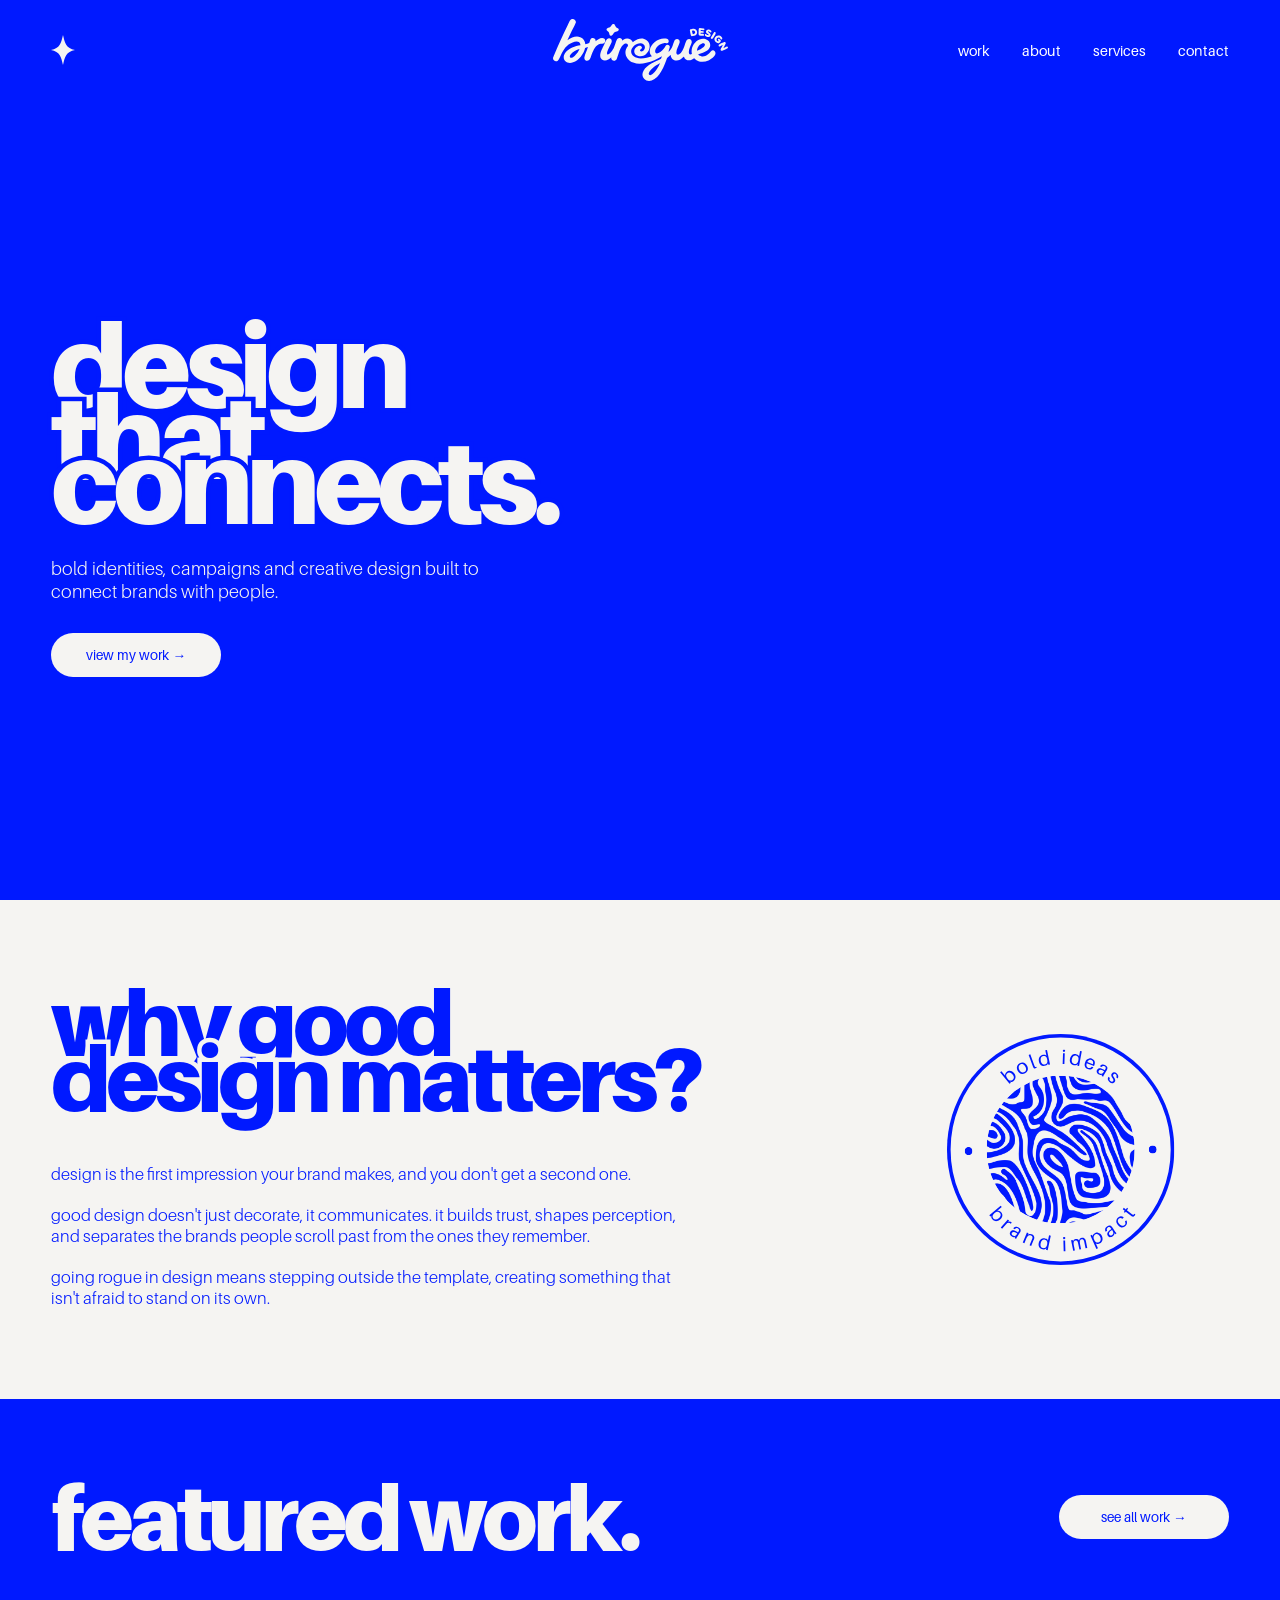
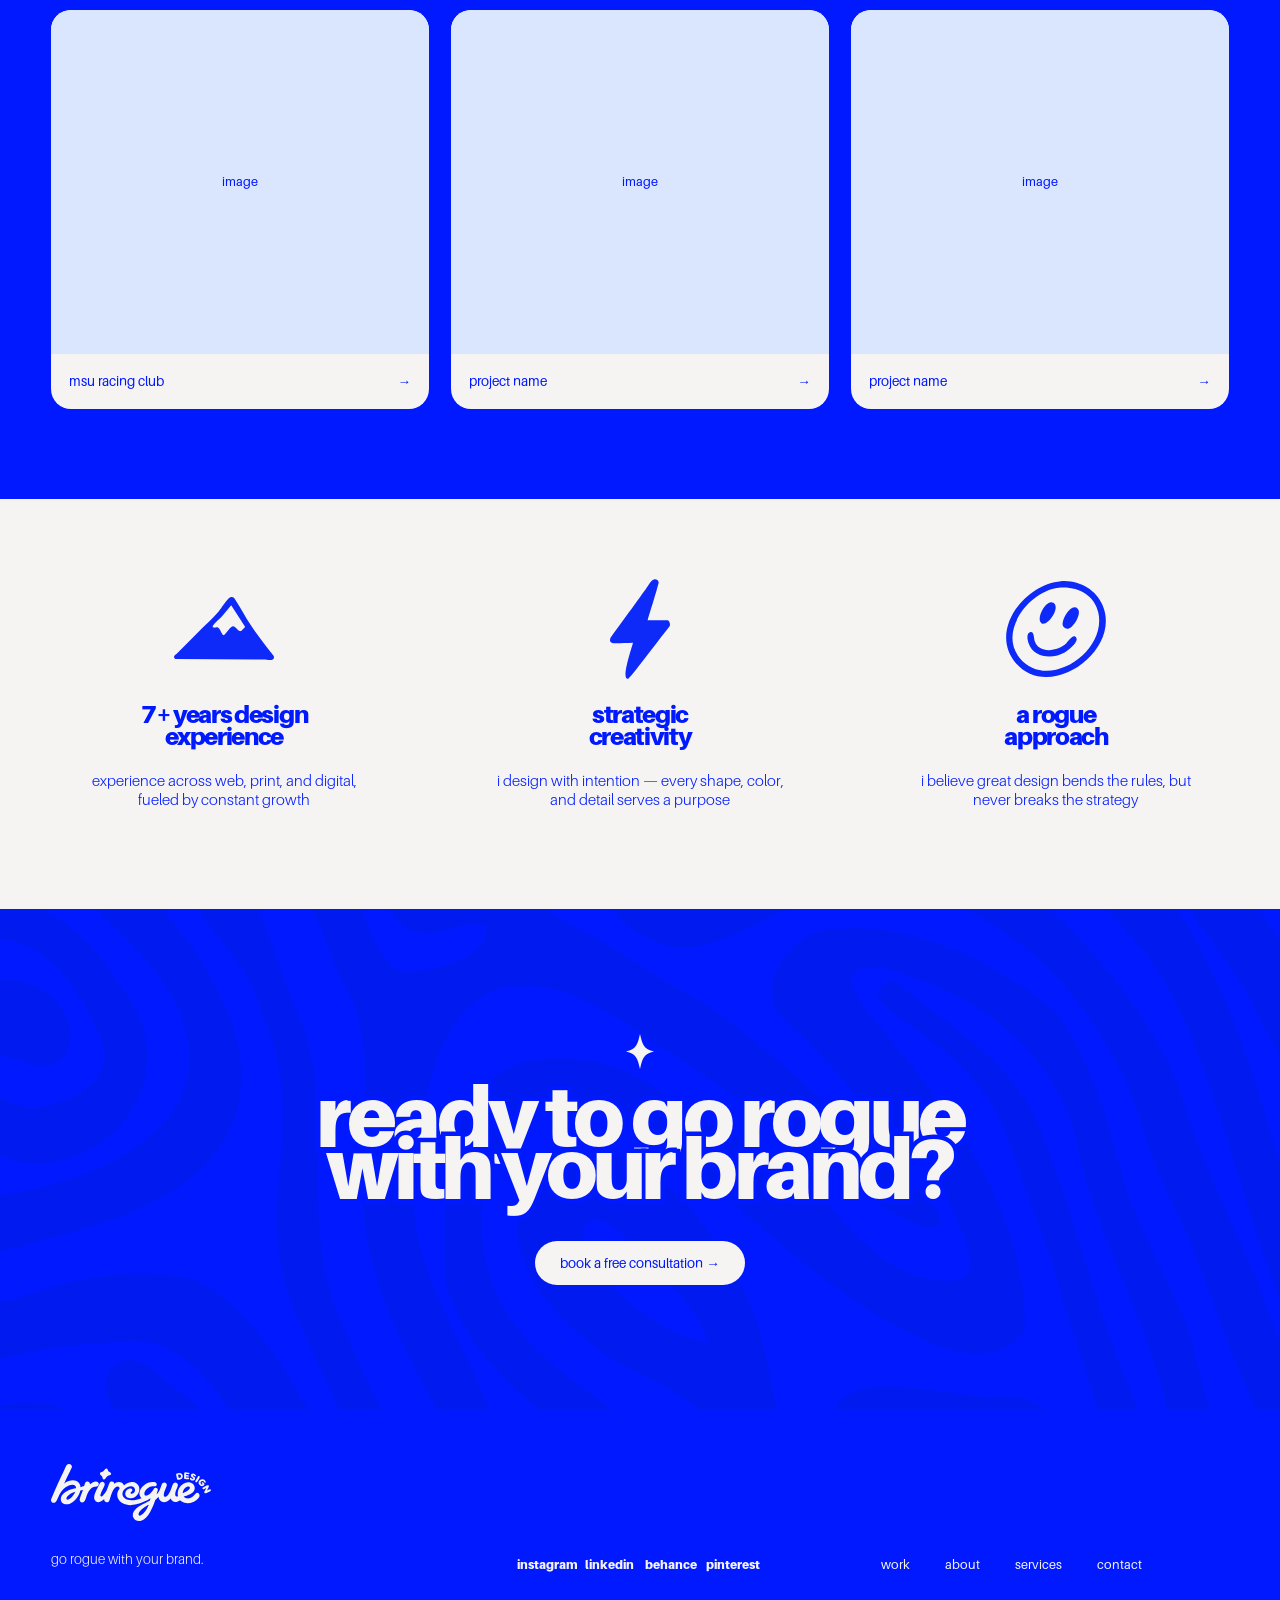
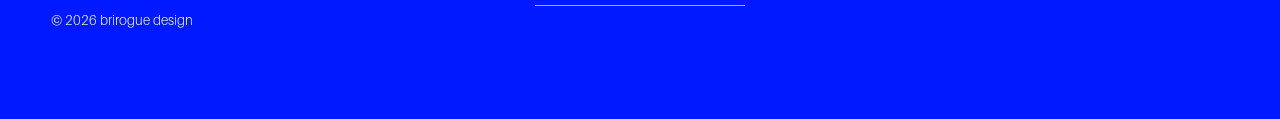
==== commit eaf698de: "Update index.html" ====
--- a/index.html
+++ b/index.html
@@ -116,20 +116,20 @@
 
 
                 <p>
-                    Design is the first impression your brand makes,
+                    design is the first impression your brand makes,
                     and you don't get a second one.
                 </p>
 
 
                 <p>
-                    Good design doesn't just decorate, it communicates.
-                    It builds trust, shapes perception, and separates
+                    good design doesn't just decorate, it communicates.
+                    it builds trust, shapes perception, and separates
                     the brands people scroll past from the ones they remember.
                 </p>
 
 
                 <p>
-                    Going rogue in design means stepping outside the template,
+                    going rogue in design means stepping outside the template,
                     creating something that isn't afraid to stand on its own.
                 </p>
 
@@ -189,7 +189,7 @@
                     <div class="project-info">
 
                         <span>
-                            MSU Racing Club
+                            msu racing club
                         </span>
 
                         <span>
@@ -301,7 +301,7 @@
                     </h3>
 
                     <p>
-                        I design with intention — every shape,
+                        i design with intention — every shape,
                         color, and detail serves a purpose
                     </p>
 
@@ -321,7 +321,7 @@
                     </h3>
 
                     <p>
-                        I believe great design bends the rules,
+                        i believe great design bends the rules,
                         but never breaks the strategy
                     </p>
 
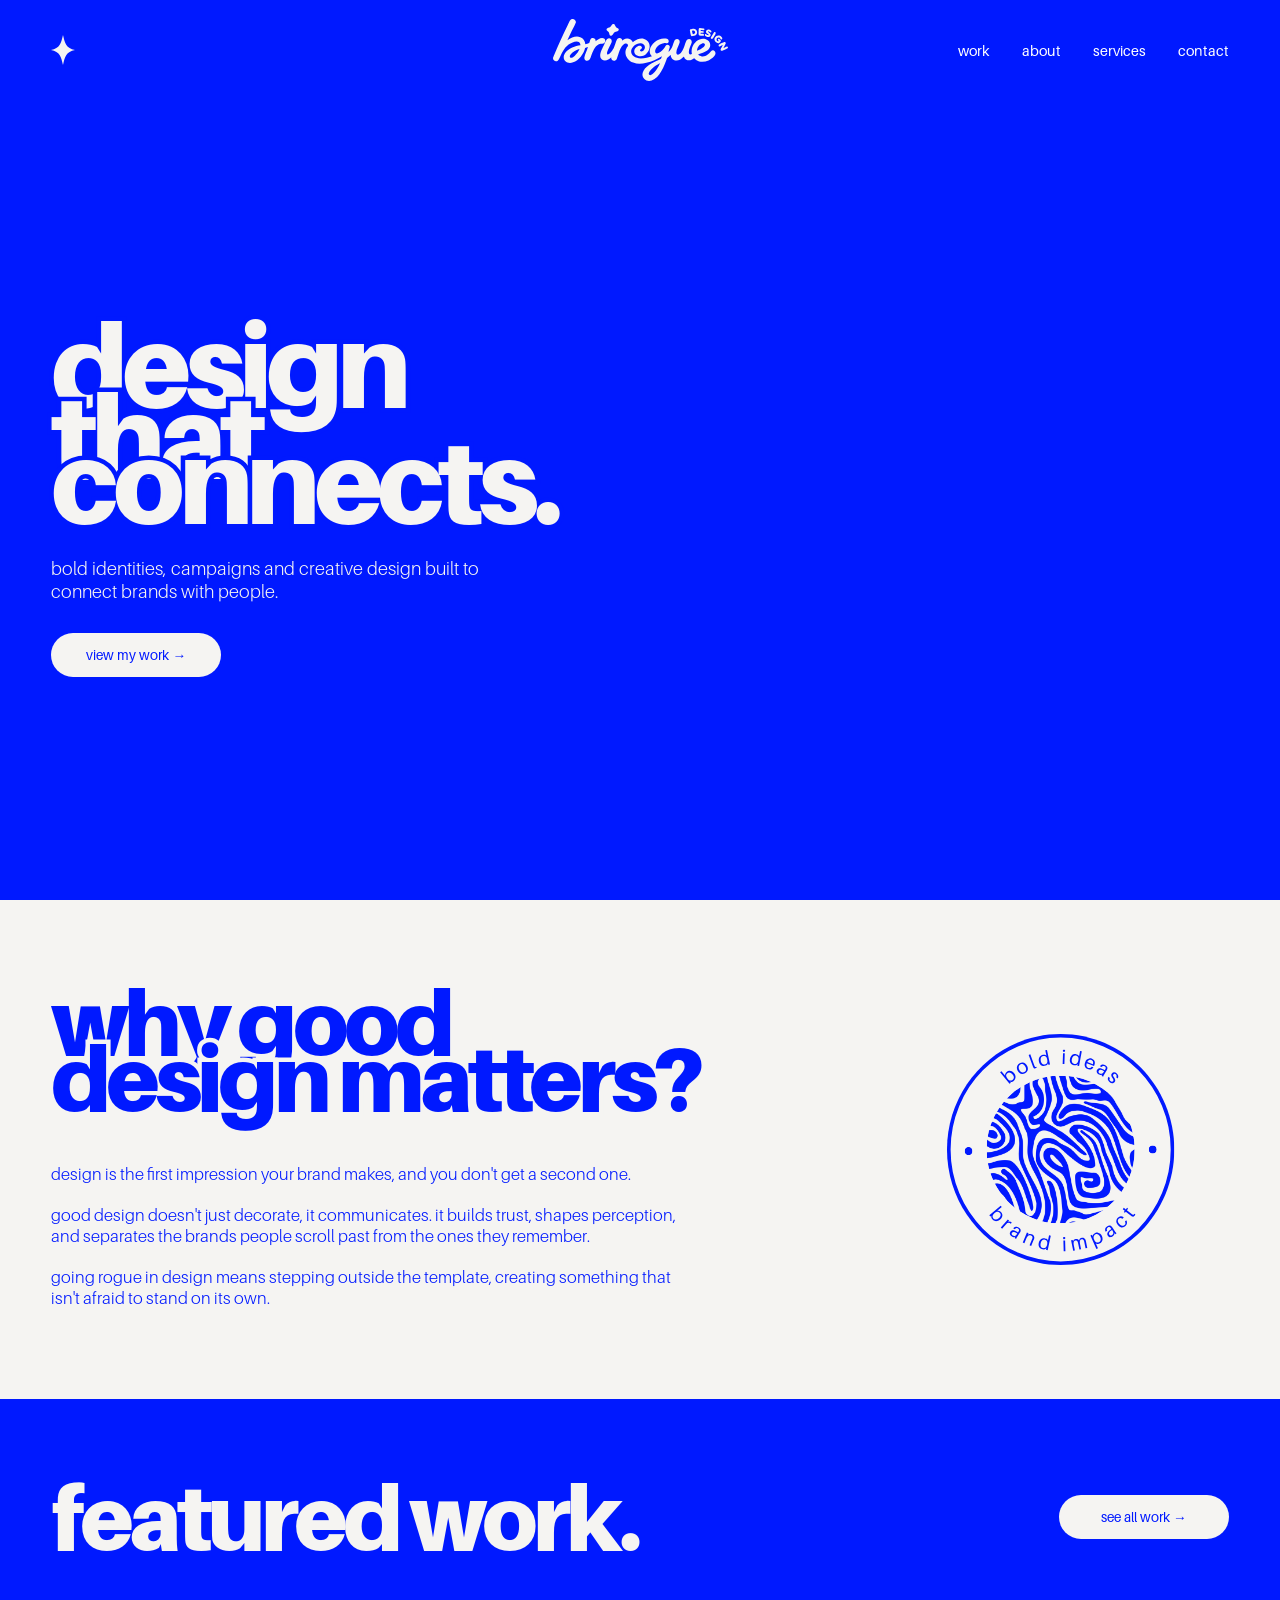
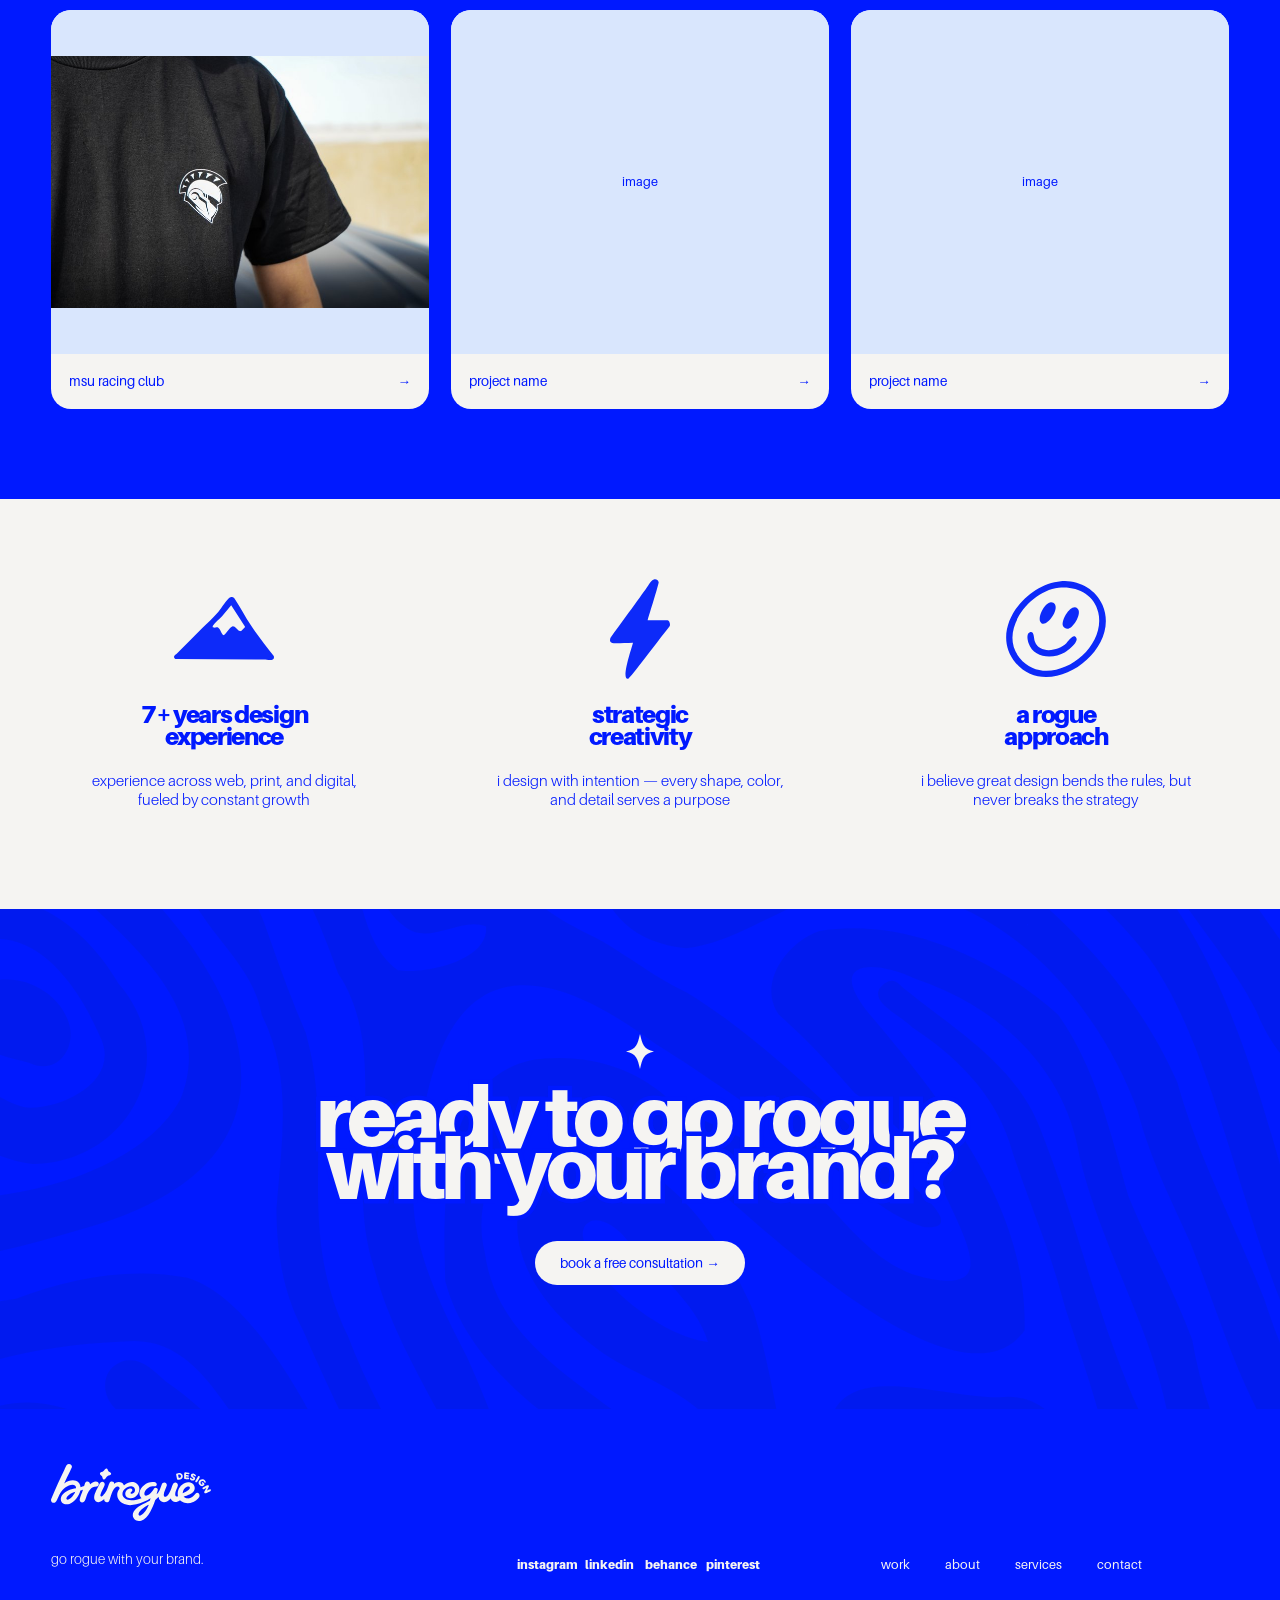
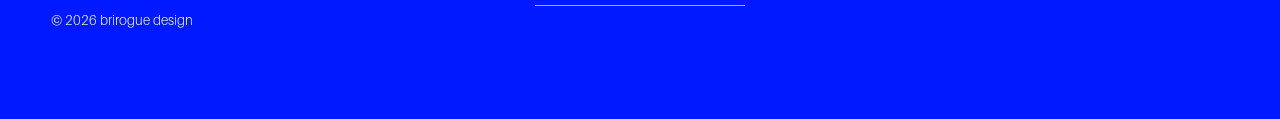
==== commit 48644f8d: "Update index.html" ====
--- a/index.html
+++ b/index.html
@@ -183,7 +183,10 @@
                     href="msu-racing.html">
 
                     <div class="project-image">
-                        image
+                        <img
+                            src="images/msu-racing/msu-racing-cover.jpg"
+                            alt="MSURC rebrand"
+                        >
                     </div>
 
                     <div class="project-info">
--- a/css/style.css
+++ b/css/style.css
@@ -4907,3 +4907,246 @@
         -webkit-text-fill-color: var(--dark-blue);
     }
 }
+
+/* ==================================================
+   MSURC — PROJECT SPECIFIC STYLING
+================================================== */
+
+.msu-racing-page {
+    --project-cream: #ffffff;
+    --project-accent: #18453b;
+    --project-about-text: #ffffff;
+    --project-variations-bg: #ffffff;
+}
+
+
+/* HERO */
+
+.msu-racing-page .brand-project-hero {
+    min-height: 350px;
+    padding: 65px 8%;
+}
+
+.msu-racing-page .brand-project-hero img {
+    display: block;
+    width: 100%;
+    max-width: 480px;
+    max-height: 280px;
+    height: auto;
+    object-fit: contain;
+}
+
+.msu-racing-page .brand-project-hero
+.brand-project-coming-soon {
+    color: var(--project-accent);
+}
+
+
+/* GALLERY */
+
+.msu-racing-page .brand-project-gallery {
+    display: block;
+    columns: 2;
+    column-gap: 0;
+}
+
+.msu-racing-page .brand-project-gallery-item {
+    display: block;
+    width: 100%;
+    height: auto;
+    aspect-ratio: auto;
+    break-inside: avoid;
+    overflow: hidden;
+    margin: 0;
+    padding: 0;
+}
+
+.msu-racing-page .brand-project-gallery-item img {
+    display: block;
+    width: 100%;
+    height: auto;
+    object-fit: contain;
+}
+
+
+/* TEMPORARY GALLERY PLACEHOLDERS */
+
+.msu-racing-page .brand-project-gallery-placeholder {
+    min-height: 320px;
+    display: flex;
+    align-items: center;
+    justify-content: center;
+    background: #e5ebe8;
+    color: var(--project-accent);
+    border: 1px solid #ffffff;
+    font-size: 1rem;
+}
+
+
+/* MOBILE */
+
+@media (max-width: 600px) {
+
+    .msu-racing-page .brand-project-hero {
+        min-height: 250px;
+        padding: 45px 8%;
+    }
+
+    .msu-racing-page .brand-project-hero img {
+        max-width: 280px;
+        max-height: 190px;
+    }
+
+    .msu-racing-page .brand-project-gallery {
+        columns: 1;
+    }
+
+    .msu-racing-page .brand-project-gallery-placeholder {
+        min-height: 240px;
+    }
+}
+/* ==================================================
+   PHOTOGRAPHY — FULLSCREEN LIGHTBOX
+================================================== */
+
+.photography-page .photo-gallery-item {
+    cursor: zoom-in;
+}
+
+
+/* FULLSCREEN OVERLAY */
+
+.photography-page #photoLightbox {
+    position: fixed;
+    inset: 0;
+    z-index: 99999;
+
+    width: 100%;
+    height: 100vh;
+    height: 100dvh;
+
+    box-sizing: border-box;
+    padding: 65px 75px;
+
+    display: none;
+    align-items: center;
+    justify-content: center;
+
+    background: rgba(0, 0, 0, 0.95);
+    overflow: hidden;
+}
+
+
+/* OPEN STATE */
+
+.photography-page #photoLightbox.is-open {
+    display: flex;
+}
+
+
+/* FULL IMAGE — NO CROPPING */
+
+.photography-page #photoLightbox .lightbox-image {
+    display: block;
+
+    width: auto;
+    height: auto;
+
+    max-width: 100%;
+    max-height: 100%;
+
+    object-fit: contain;
+
+    margin: 0;
+    border-radius: 0;
+}
+
+
+/* LIGHTBOX CONTROLS */
+
+.photography-page #photoLightbox button {
+    position: absolute;
+    z-index: 2;
+
+    background: transparent;
+    color: #ffffff;
+    border: none;
+
+    cursor: pointer;
+    font-family: inherit;
+    line-height: 1;
+}
+
+
+/* CLOSE BUTTON */
+
+.photography-page .lightbox-close {
+    top: 20px;
+    right: 25px;
+    font-size: 42px;
+}
+
+
+/* PREVIOUS & NEXT ARROWS */
+
+.photography-page .lightbox-prev,
+.photography-page .lightbox-next {
+    top: 50%;
+    transform: translateY(-50%);
+    font-size: 55px;
+    padding: 12px;
+}
+
+.photography-page .lightbox-prev {
+    left: 15px;
+}
+
+.photography-page .lightbox-next {
+    right: 15px;
+}
+
+
+/* PHOTO COUNTER */
+
+.photography-page .lightbox-counter {
+    position: absolute;
+    bottom: 22px;
+    left: 50%;
+    transform: translateX(-50%);
+
+    color: #ffffff;
+    font-size: 13px;
+    letter-spacing: .12em;
+}
+
+
+/* MOBILE & TABLET */
+
+@media (max-width: 767px) {
+
+    .photography-page #photoLightbox {
+        padding: 65px 15px;
+    }
+
+    .photography-page .lightbox-close {
+        top: 15px;
+        right: 15px;
+        font-size: 36px;
+    }
+
+    .photography-page .lightbox-prev,
+    .photography-page .lightbox-next {
+        font-size: 36px;
+        padding: 10px;
+        background: rgba(0, 0, 0, .4);
+        border-radius: 8px;
+    }
+
+    .photography-page .lightbox-prev {
+        left: 5px;
+    }
+
+    .photography-page .lightbox-next {
+        right: 5px;
+    }
+}
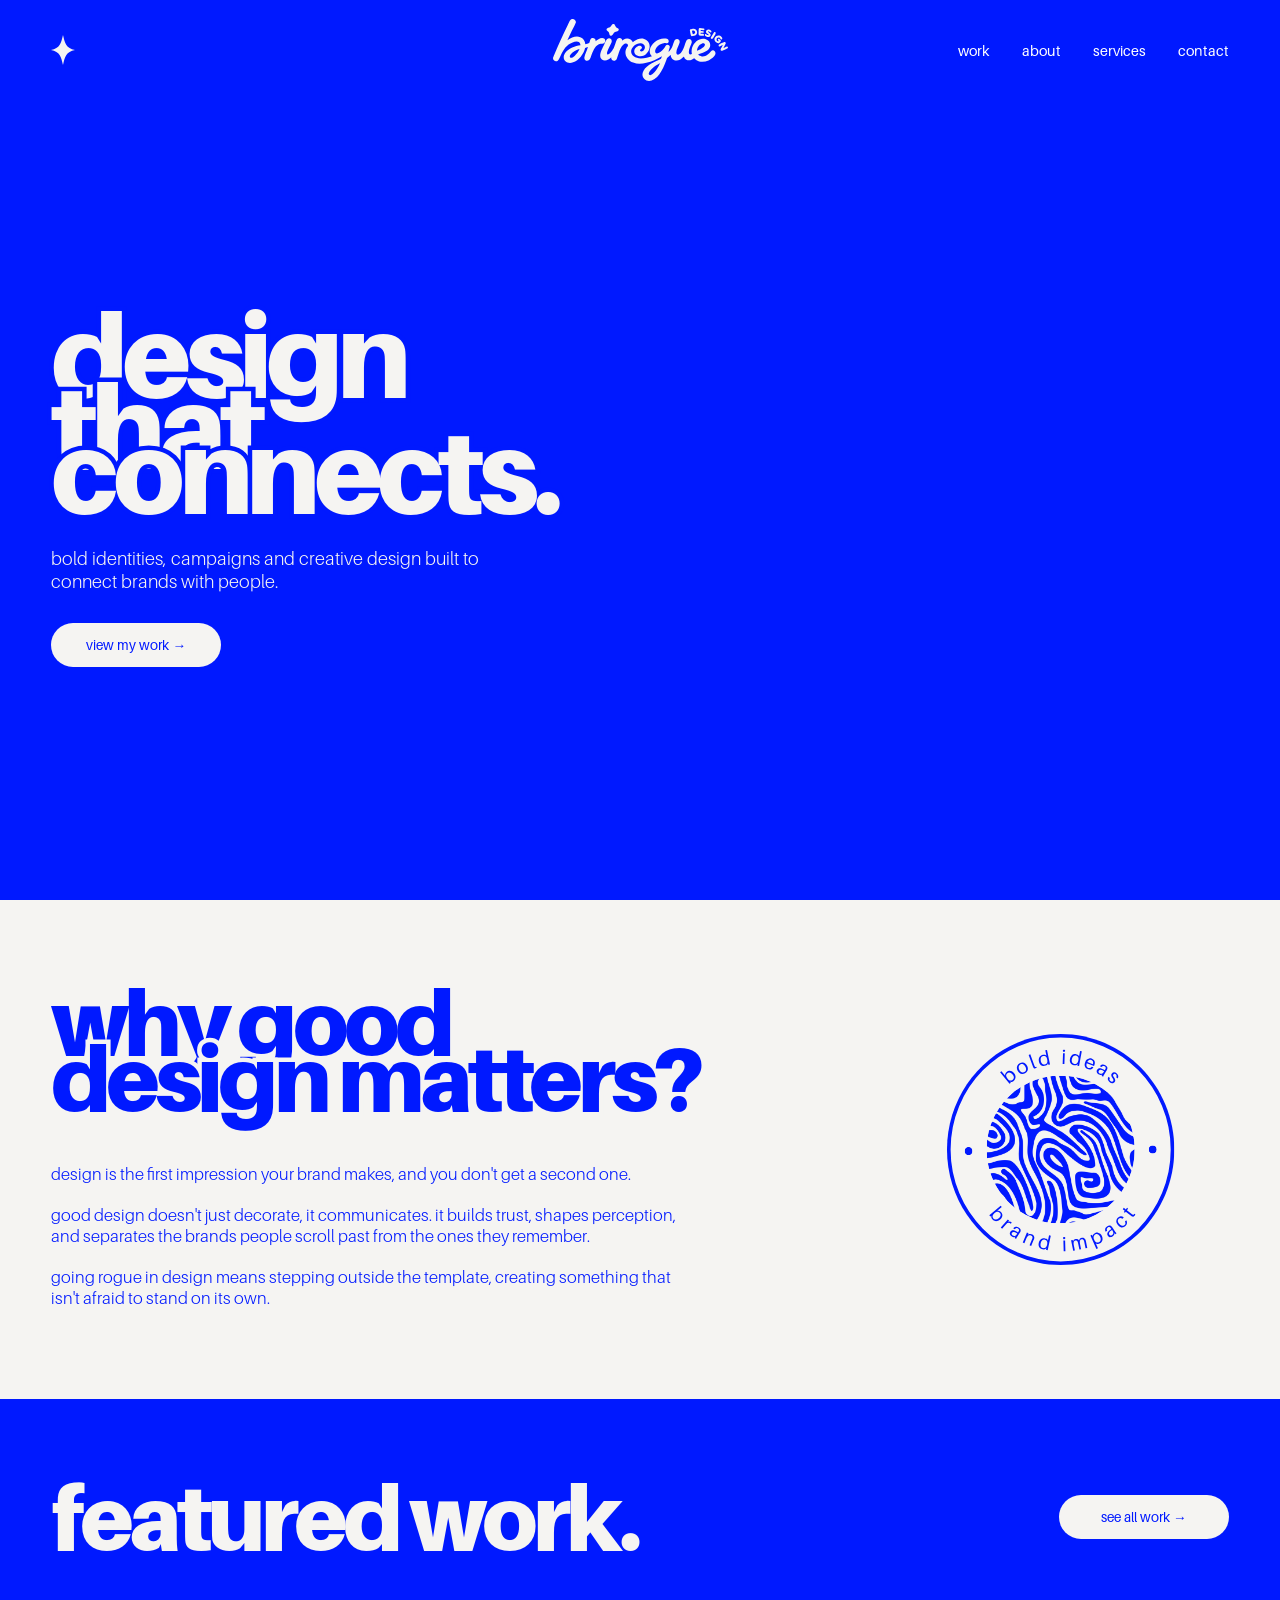
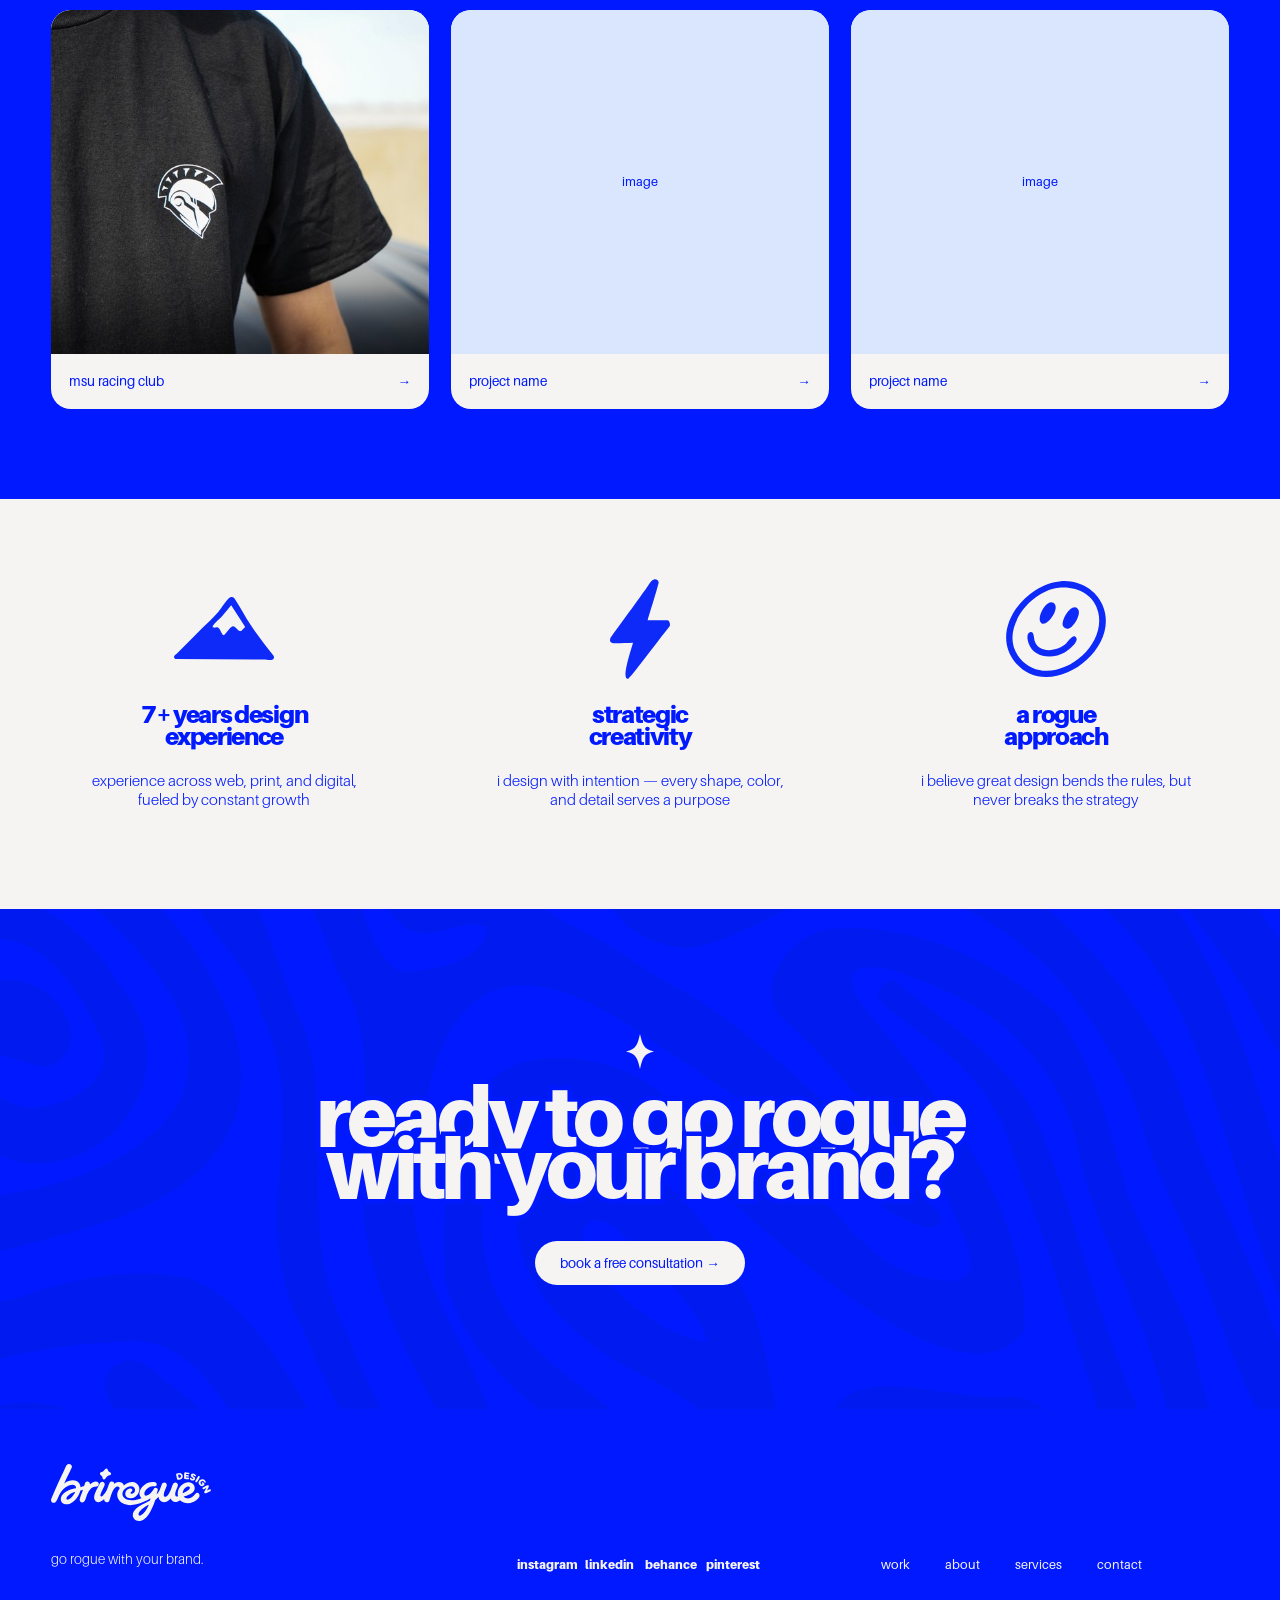
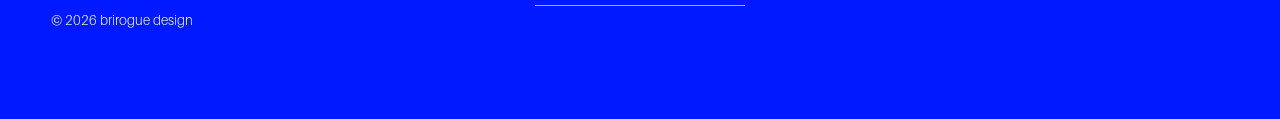
==== commit cddc1aa2: "Update index.html" ====
--- a/index.html
+++ b/index.html
@@ -91,7 +91,16 @@
                 view my work →
 
             </a>
-
+<!-- DRAWN HERO ELEMENTS -->
+
+<div class="hero-drawn-elements">
+    <img
+        src="images/drawn-elements.svg"
+        alt=""
+        aria-hidden="true"
+    >
+</div>
+            
         </div>
 
     </header>
--- a/css/style.css
+++ b/css/style.css
@@ -5150,3 +5150,20 @@
         right: 5px;
     }
 }
+
+/* FEATURED WORK — COVER IMAGE FIX */
+
+.project-card .project-image {
+    position: relative;
+    overflow: hidden;
+}
+
+.project-card .project-image img {
+    position: absolute;
+    inset: 0;
+    display: block;
+    width: 100%;
+    height: 100%;
+    object-fit: cover;
+    object-position: center;
+}
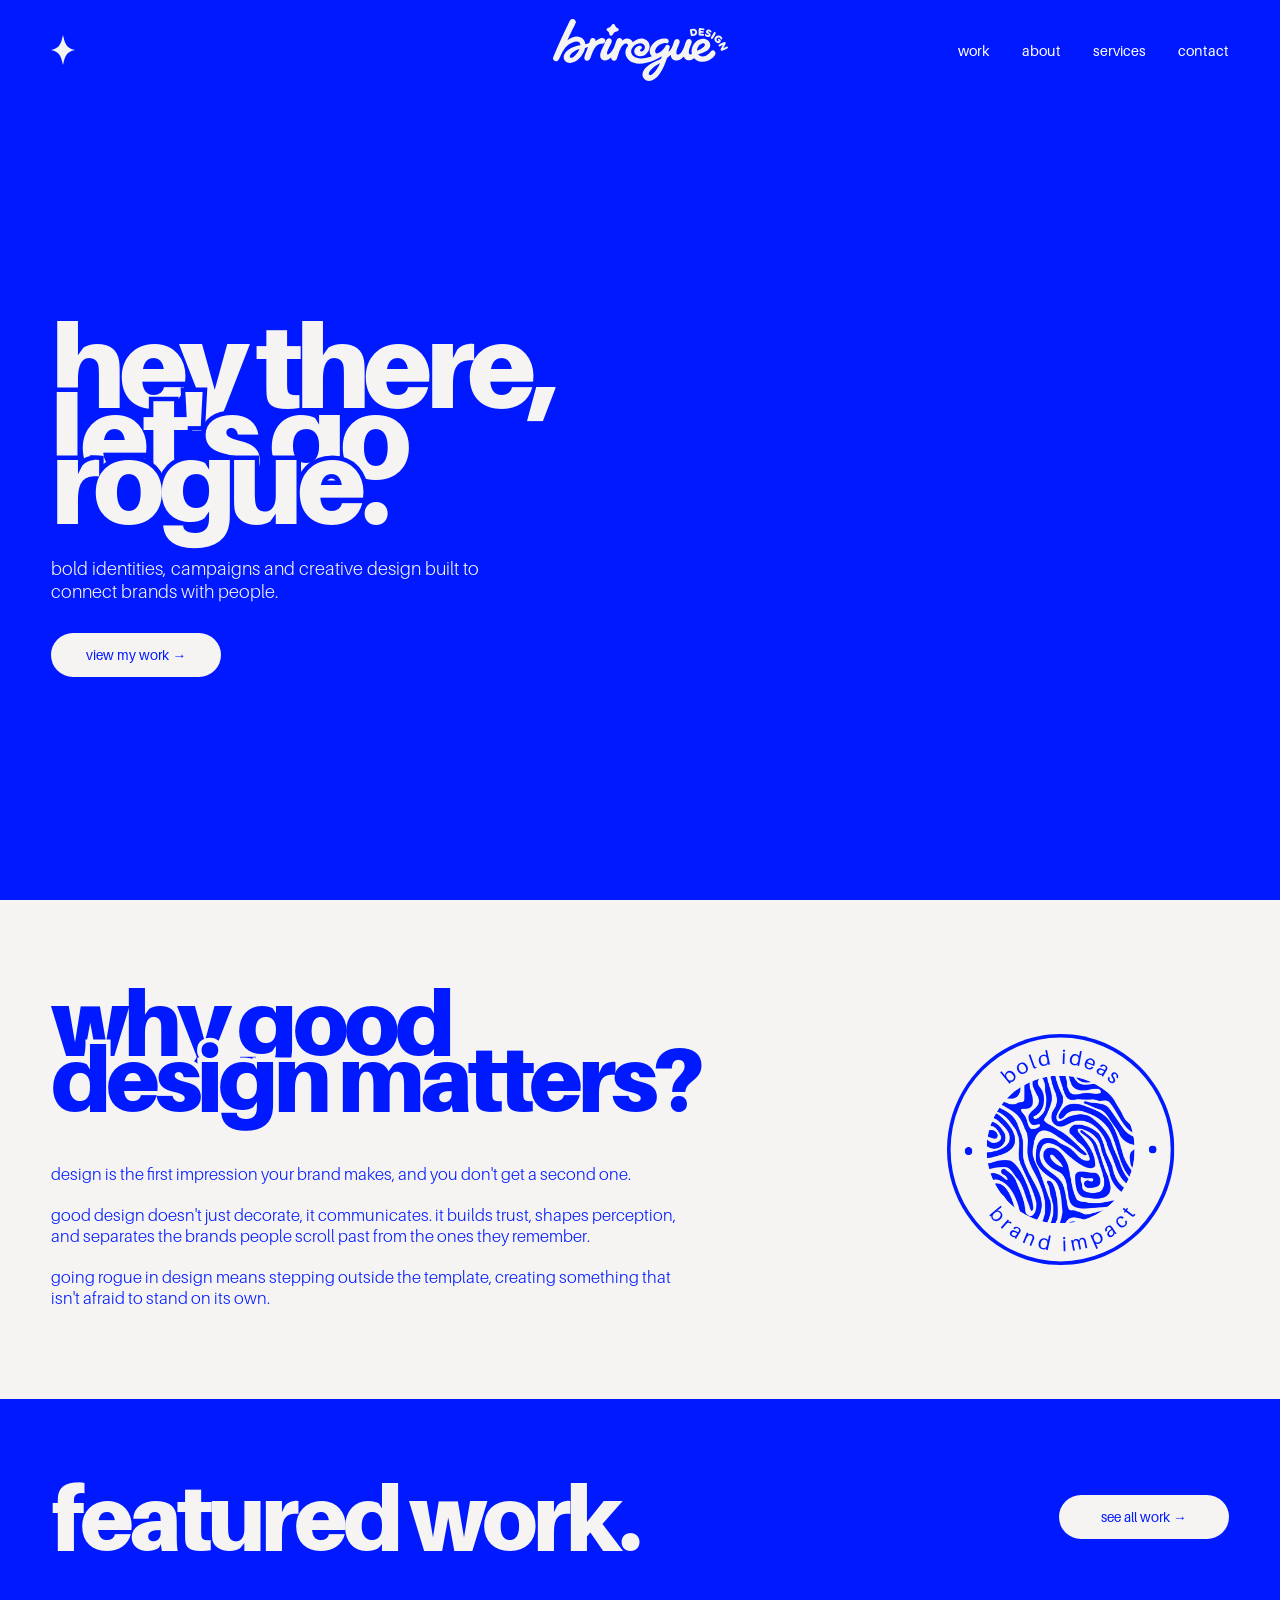
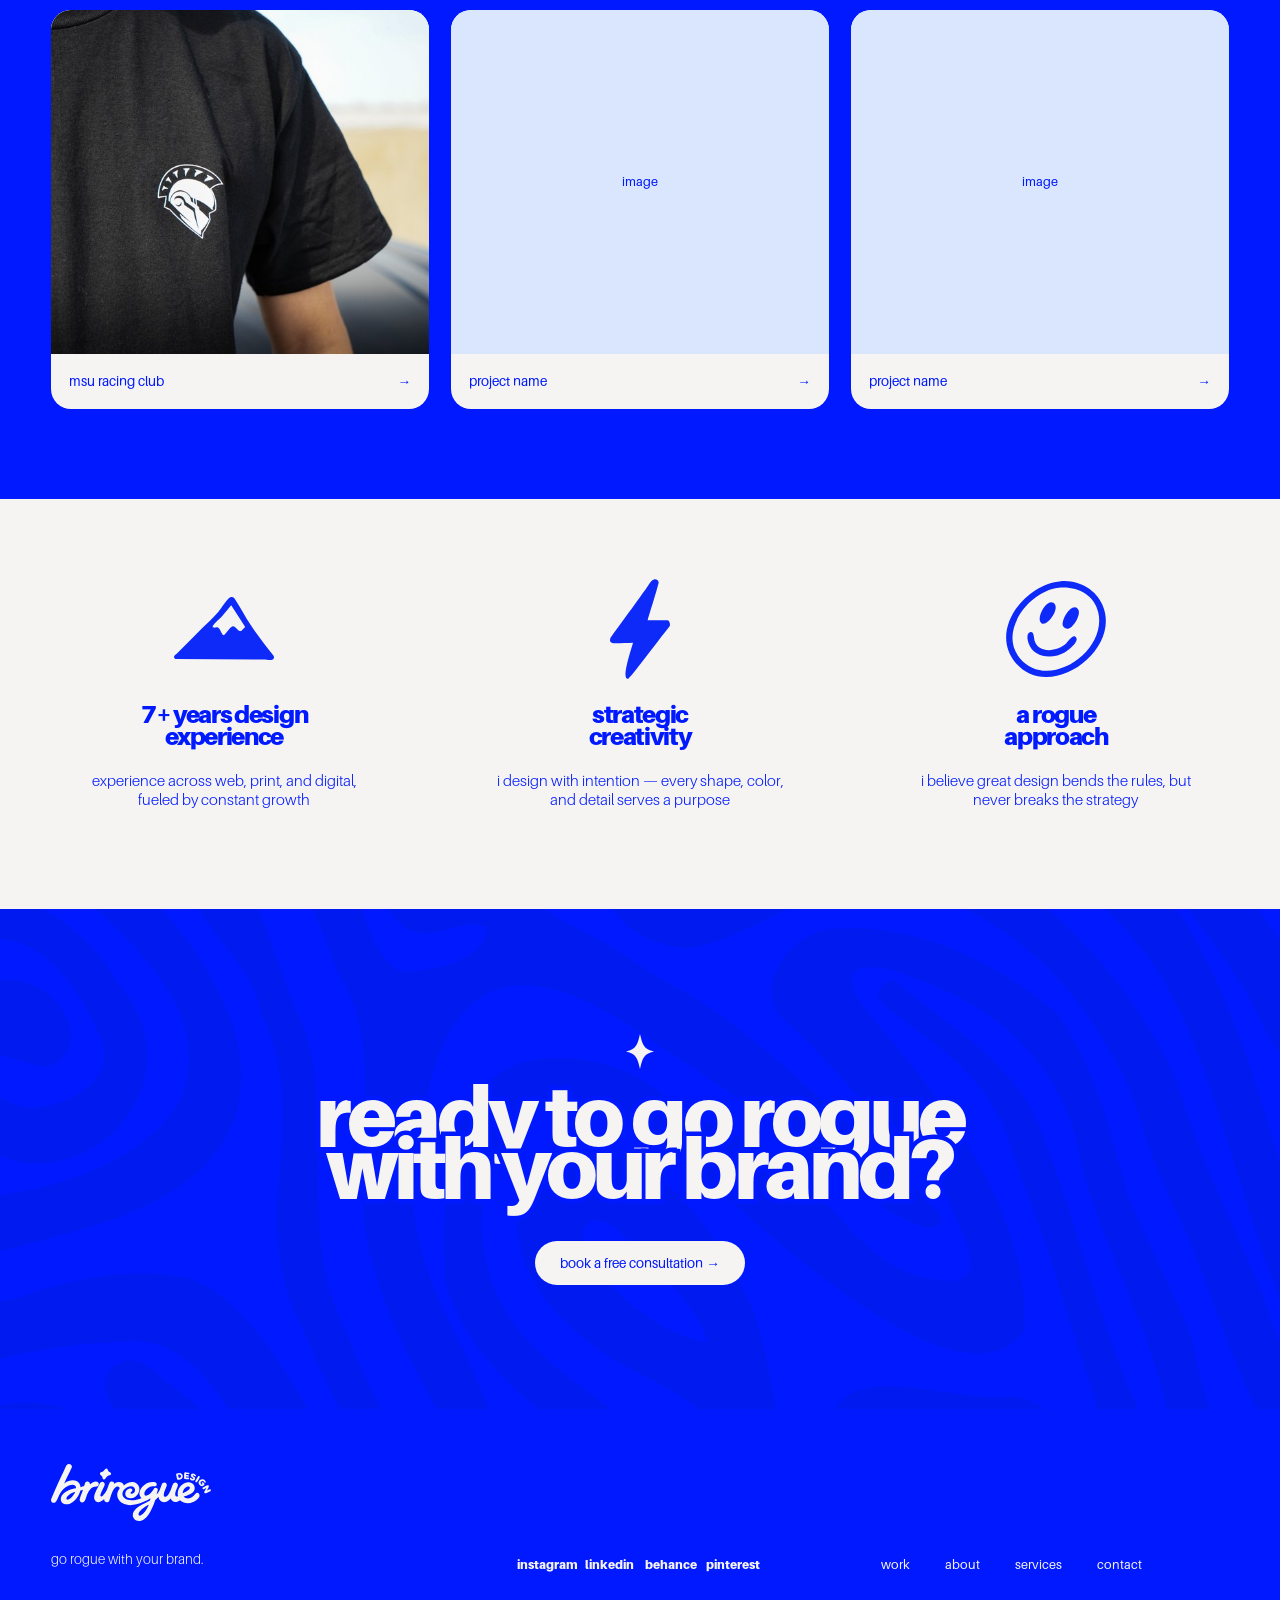
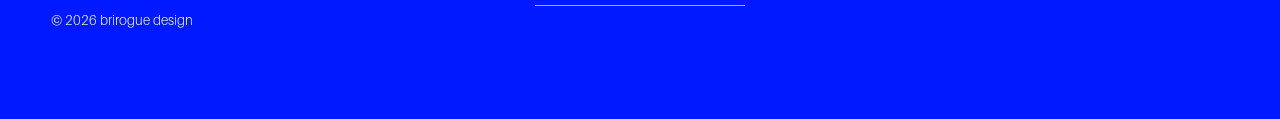
==== commit 125f2f19: "Update index.html" ====
--- a/index.html
+++ b/index.html
@@ -72,9 +72,9 @@
         <div class="hero-content container">
 
             <h1 class="hero-title">
-    <span>design</span>
-    <span>that</span>
-    <span>connects.</span>
+    <span>hey there,</span>
+    <span>let's go</span>
+    <span>rogue.</span>
 </h1>
 
 
--- a/css/style.css
+++ b/css/style.css
@@ -5167,3 +5167,89 @@
     object-fit: cover;
     object-position: center;
 }
+/* ==================================================
+   HOME — ANIMATED DRAWN ELEMENTS
+================================================== */
+
+.hero-content {
+    position: relative;
+}
+
+.hero-drawn-elements {
+    position: absolute;
+
+    right: 5%;
+    top: 50%;
+
+    transform: translateY(-50%);
+
+    width: 24%;
+    max-width: 300px;
+
+    pointer-events: none;
+}
+
+.hero-drawn-elements img {
+    display: block;
+
+    width: 100%;
+    height: auto;
+
+    animation: drawnReveal 2.5s ease-in-out .4s both;
+}
+
+
+/* TOP TO BOTTOM DRAWING REVEAL */
+
+@keyframes drawnReveal {
+    from {
+        clip-path: inset(0 0 100% 0);
+    }
+
+    to {
+        clip-path: inset(0 0 0 0);
+    }
+}
+
+
+/* TABLET */
+
+@media (max-width: 1024px) {
+
+    .hero-drawn-elements {
+        width: 21%;
+        right: 3%;
+        max-width: 220px;
+    }
+}
+
+
+/* MOBILE */
+
+@media (max-width: 767px) {
+
+    .hero-drawn-elements {
+        position: relative;
+
+        top: auto;
+        right: auto;
+
+        transform: none;
+
+        width: 42%;
+        max-width: 180px;
+
+        align-self: flex-end;
+        margin-top: 25px;
+    }
+}
+
+
+/* REDUCED MOTION ACCESSIBILITY */
+
+@media (prefers-reduced-motion: reduce) {
+
+    .hero-drawn-elements img {
+        animation: none;
+    }
+}
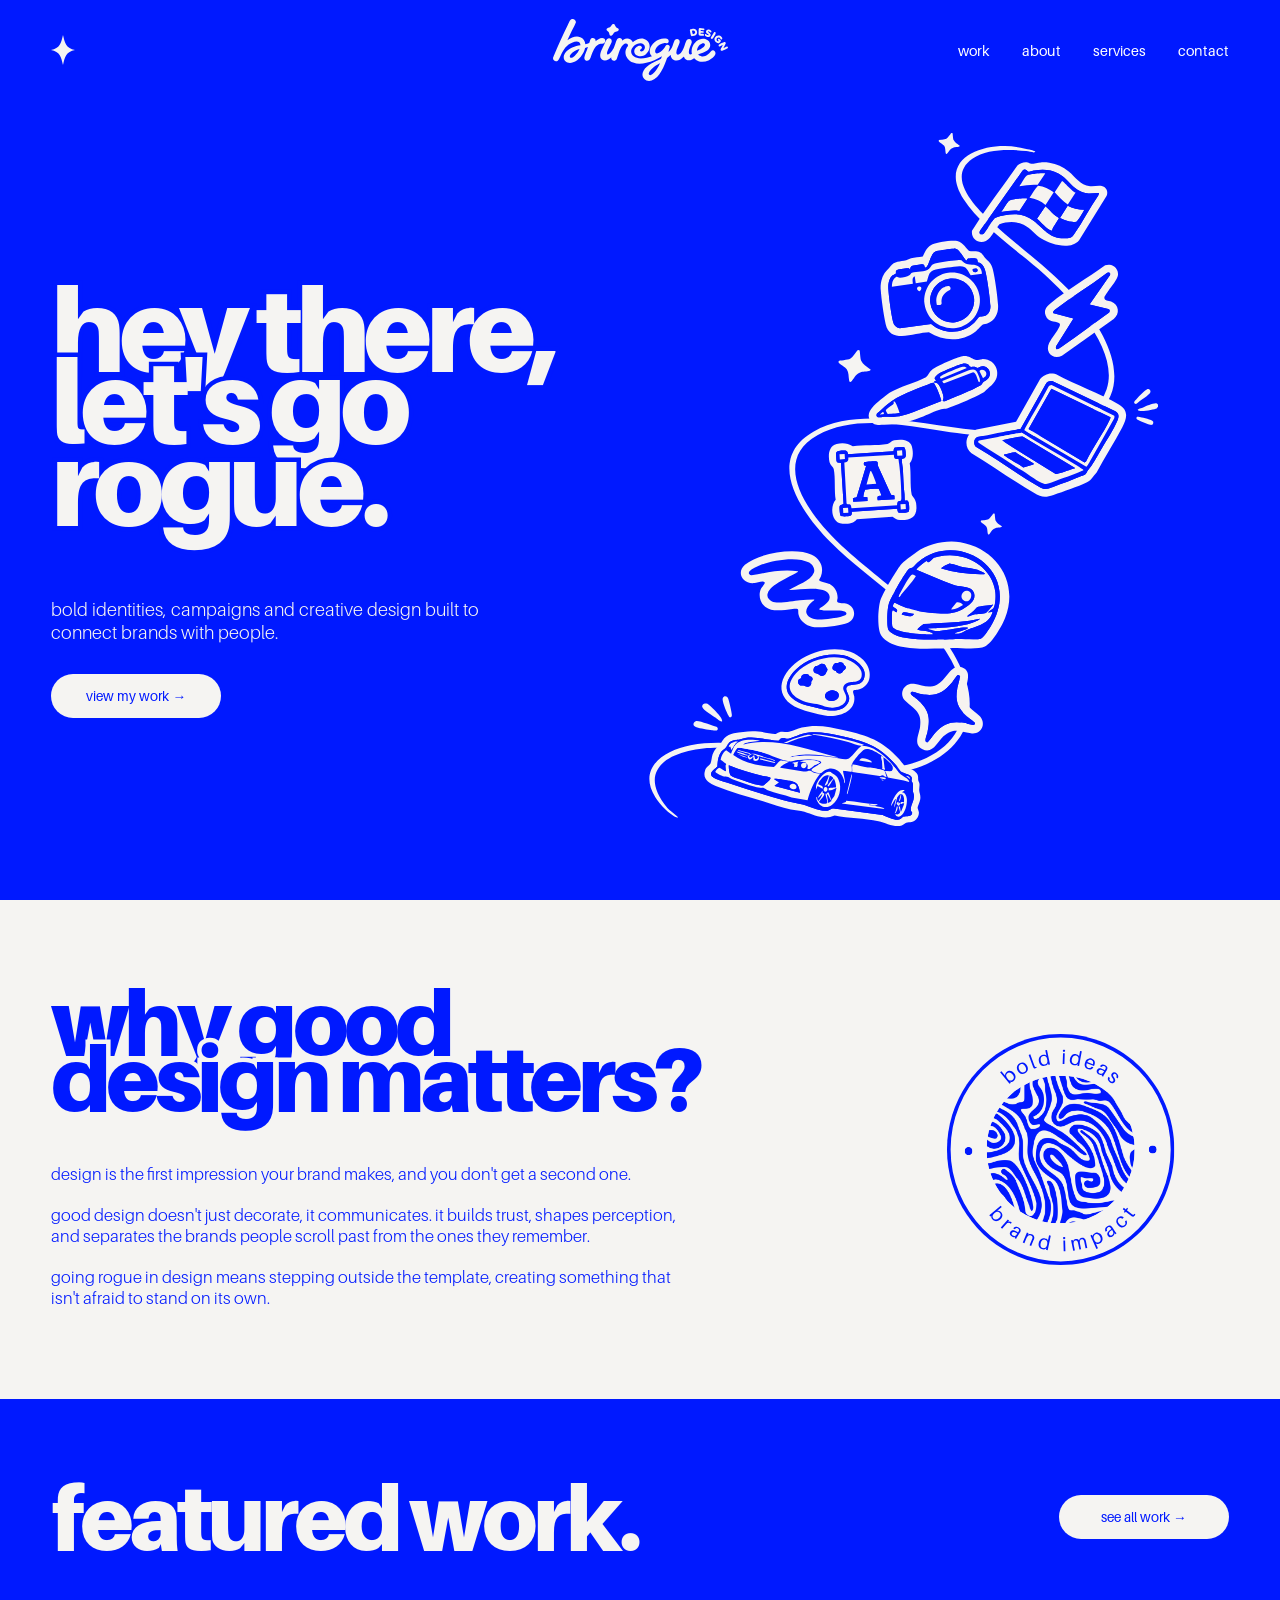
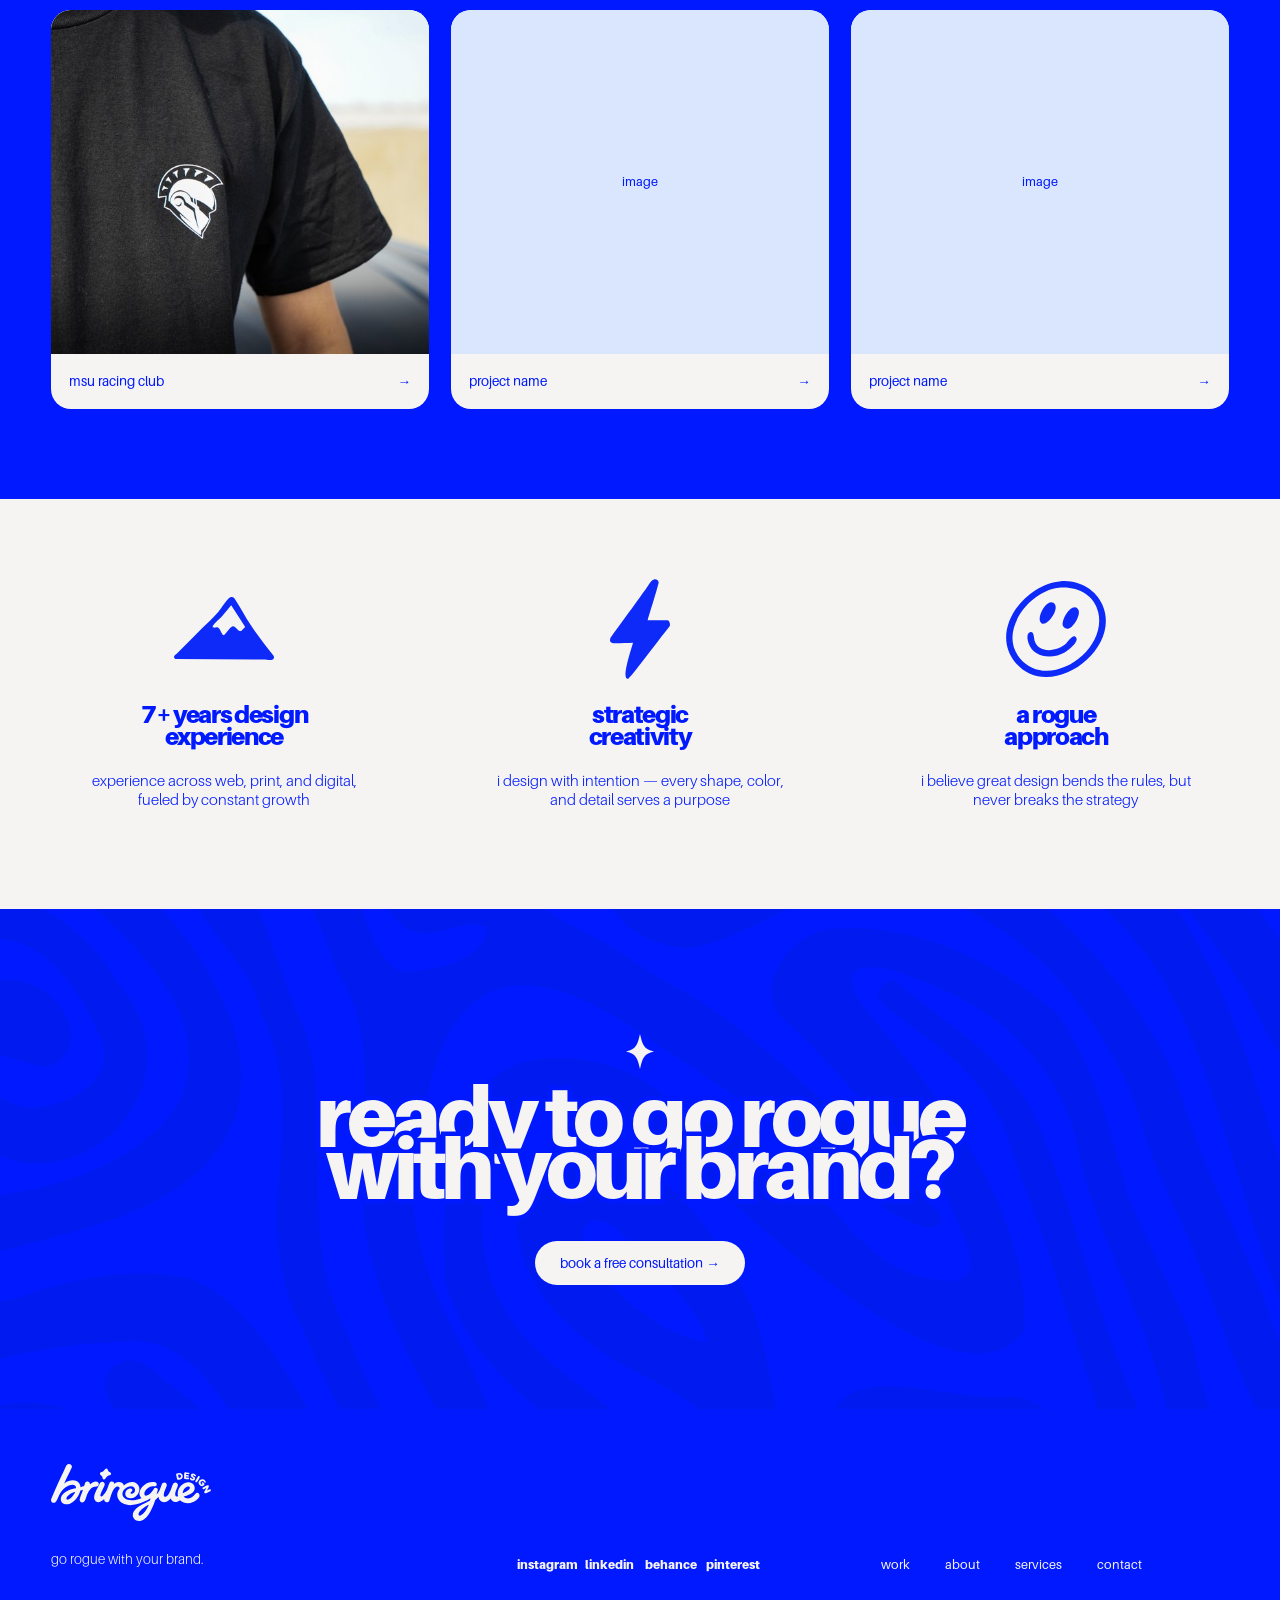
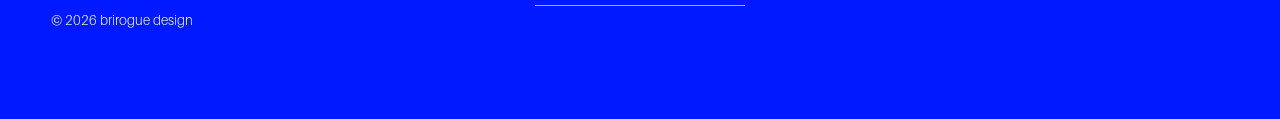
==== commit 4dac3d03: "Update index.html" ====
--- a/index.html
+++ b/index.html
@@ -14,6 +14,7 @@
     <title>brirogue design</title>
 
     <link rel="stylesheet" href="css/style.css">
+    <link rel="icon" type="image/png" href="images/favicon.png">
 
 </head>
 
--- a/css/style.css
+++ b/css/style.css
@@ -239,7 +239,7 @@
     -webkit-text-stroke: 9px var(--blue);
     paint-order: stroke fill;
 
-    line-height: 0.72;
+    line-height: 0.80;
 }
 
 .hero-title span:nth-child(1) {
@@ -248,12 +248,12 @@
 
 .hero-title span:nth-child(2) {
     z-index: 2;
-    transform: translateY(-12px);
+    transform: translateY(-20px);
 }
 
 .hero-title span:nth-child(3) {
     z-index: 3;
-    transform: translateY(-50px);
+    transform: translateY(-30px);
 }
 
 
@@ -261,7 +261,7 @@
     width: 470px;
     max-width: 100%;
 
-    margin-top: -15px;
+    margin-top: 40px;
 
     font-size: 1.15rem;
     line-height: 1.25;
@@ -4909,100 +4909,194 @@
 }
 
 /* ==================================================
-   MSURC — PROJECT SPECIFIC STYLING
+   MSU RACING CLUB — PROJECT SPECIFIC STYLING
 ================================================== */
 
 .msu-racing-page {
     --project-cream: #ffffff;
-    --project-accent: #18453b;
-    --project-about-text: #ffffff;
-    --project-variations-bg: #ffffff;
-}
-
-
-/* HERO */
+    --project-accent: #19453b;
+    --project-about-text: #19453b;
+    --project-variations-bg: #19453b;
+}
+
+
+/* ==================================================
+   HERO — MAIN LOGO
+================================================== */
 
 .msu-racing-page .brand-project-hero {
-    min-height: 350px;
-    padding: 65px 8%;
+    background: #19453b;
+
+    width: 100%;
+    aspect-ratio: 4 / 1;
+    min-height: 0;
+    padding: 0;
+
+    display: flex;
+    align-items: center;
+    justify-content: center;
 }
 
 .msu-racing-page .brand-project-hero img {
     display: block;
-    width: 100%;
-    max-width: 480px;
-    max-height: 280px;
+    width: 25%;
+    max-width: 350px;
+    max-height: 70%;
     height: auto;
     object-fit: contain;
 }
 
-.msu-racing-page .brand-project-hero
-.brand-project-coming-soon {
-    color: var(--project-accent);
-}
-
-
-/* GALLERY */
-
-.msu-racing-page .brand-project-gallery {
-    display: block;
-    columns: 2;
-    column-gap: 0;
-}
-
-.msu-racing-page .brand-project-gallery-item {
+
+/* ==================================================
+   COLOR PALETTE & TYPOGRAPHY
+================================================== */
+
+.msu-racing-page .brand-project-identity {
+    background: #ffffff;
+
+    width: 100%;
+    aspect-ratio: 5 / 1;
+    min-height: 0;
+    padding: 0;
+
+    display: flex;
+    align-items: center;
+    justify-content: center;
+}
+
+
+/* ==================================================
+   LOGO VARIATIONS
+================================================== */
+
+.msu-racing-page .brand-project-variations {
+    background: #19453b;
+
+    width: 100%;
+    aspect-ratio: 16 / 5;
+    min-height: 0;
+    padding: 0;
+
+    display: flex;
+    align-items: center;
+    justify-content: center;
+}
+
+
+/* IDENTITY & VARIATIONS SVG SIZING */
+
+.msu-racing-page .brand-project-identity img,
+.msu-racing-page .brand-project-variations img {
     display: block;
     width: 100%;
+    max-width: none;
     height: auto;
-    aspect-ratio: auto;
-    break-inside: avoid;
-    overflow: hidden;
+    object-fit: contain;
+}
+
+
+/* ==================================================
+   ABOUT THE BRAND
+================================================== */
+
+.msu-racing-page .brand-project-about {
+    background: #ffffff;
+    color: #19453b;
+}
+
+.msu-racing-page .brand-project-about h2,
+.msu-racing-page .brand-project-about p {
+    color: #19453b;
+}
+
+
+/* ==================================================
+   PROJECT GALLERY
+================================================== */
+
+.msu-racing-page .brand-project-gallery {
+    display: grid;
+    grid-template-columns: repeat(2, minmax(0, 1fr));
+
+    columns: auto;
+    gap: 0;
+
+    width: 100%;
+    padding: 0;
+    margin: 0;
+}
+
+
+/* GALLERY IMAGE CONTAINERS */
+
+.msu-racing-page .brand-project-gallery-item {
+    position: relative;
+    display: block;
+
+    width: 100%;
+    height: auto;
+    min-width: 0;
+    min-height: 0;
+    aspect-ratio: 3 / 2;
+
     margin: 0;
     padding: 0;
-}
-
-.msu-racing-page .brand-project-gallery-item img {
+    border-radius: 0;
+    overflow: hidden;
+
+    background: #19453b;
+}
+
+
+/* GALLERY IMAGES, GIFS & VIDEOS */
+
+.msu-racing-page .brand-project-gallery-item img,
+.msu-racing-page .brand-project-gallery-item video {
     display: block;
     width: 100%;
-    height: auto;
-    object-fit: contain;
-}
-
-
-/* TEMPORARY GALLERY PLACEHOLDERS */
-
-.msu-racing-page .brand-project-gallery-placeholder {
-    min-height: 320px;
-    display: flex;
-    align-items: center;
-    justify-content: center;
-    background: #e5ebe8;
-    color: var(--project-accent);
-    border: 1px solid #ffffff;
-    font-size: 1rem;
-}
-
-
-/* MOBILE */
+    height: 100%;
+
+    object-fit: cover;
+    object-position: center;
+
+    margin: 0;
+    padding: 0;
+    border-radius: 0;
+}
+
+
+/* ==================================================
+   MOBILE RESPONSIVENESS
+================================================== */
 
 @media (max-width: 600px) {
 
     .msu-racing-page .brand-project-hero {
-        min-height: 250px;
-        padding: 45px 8%;
+        aspect-ratio: auto;
+        min-height: 220px;
+        padding: 0;
     }
 
     .msu-racing-page .brand-project-hero img {
-        max-width: 280px;
-        max-height: 190px;
+        width: 45%;
+        max-width: 200px;
+    }
+
+    .msu-racing-page .brand-project-identity,
+    .msu-racing-page .brand-project-variations {
+        min-height: 0;
+        padding: 0;
     }
 
     .msu-racing-page .brand-project-gallery {
-        columns: 1;
-    }
-
-    .msu-racing-page .brand-project-gallery-placeholder {
-        min-height: 240px;
+        grid-template-columns: 1fr;
+        columns: auto;
+        gap: 0;
+    }
+
+    .msu-racing-page .brand-project-gallery-item {
+        aspect-ratio: 3 / 2;
+        min-height: 0;
     }
 }
 /* ==================================================
@@ -5178,13 +5272,13 @@
 .hero-drawn-elements {
     position: absolute;
 
-    right: 5%;
+    right: 12%;
     top: 50%;
 
-    transform: translateY(-50%);
-
-    width: 24%;
-    max-width: 300px;
+    transform: translateY(-50%) rotate(15deg);
+   
+    width: 32%;
+    max-width: 400px;
 
     pointer-events: none;
 }
@@ -5253,3 +5347,448 @@
         animation: none;
     }
 }
+/* ==================================================
+   SUGAR BLOOM — PROJECT SPECIFIC STYLING
+================================================== */
+
+.sugar-bloom-page {
+    --project-cream: #fffbf3;
+    --project-accent: #90c3c8;
+    --project-about-text: #fffbf3;
+    --project-variations-bg: #fffbf3;
+}
+
+
+/* ==================================================
+   HERO — PATTERN & LOGO
+================================================== */
+
+.sugar-bloom-page .brand-project-hero {
+    background-color: #fffbf3;
+    background-image: url("../images/sugar-bloom/pattern.svg");
+    background-size: cover;
+    background-position: center;
+    background-repeat: no-repeat;
+
+    width: 100%;
+    aspect-ratio: 4 / 1;
+    min-height: 0;
+    padding: 0;
+
+    display: flex;
+    align-items: center;
+    justify-content: center;
+}
+
+.sugar-bloom-page .brand-project-hero img {
+    display: block;
+    width: 25%;
+    max-width: 350px;
+    max-height: 70%;
+    height: auto;
+    object-fit: contain;
+}
+
+
+/* ==================================================
+   COLOR PALETTE & TYPOGRAPHY
+================================================== */
+
+.sugar-bloom-page .brand-project-identity {
+    background: #90c3c8;
+    width: 100%;
+    aspect-ratio: 5 / 1;
+    min-height: 0;
+    padding: 0;
+
+    display: flex;
+    align-items: center;
+    justify-content: center;
+}
+
+
+/* ==================================================
+   LOGO VARIATIONS
+================================================== */
+
+.sugar-bloom-page .brand-project-variations {
+    background: #fffbf3;
+    width: 100%;
+    aspect-ratio: 16 / 5;
+    min-height: 0;
+    padding: 0;
+
+    display: flex;
+    align-items: center;
+    justify-content: center;
+}
+
+
+/* IDENTITY & VARIATION SVG SIZING */
+
+.sugar-bloom-page .brand-project-identity img,
+.sugar-bloom-page .brand-project-variations img {
+    display: block;
+    width: 100%;
+    max-width: none;
+    height: auto;
+    object-fit: contain;
+}
+
+
+/* ==================================================
+   ABOUT THE BRAND
+================================================== */
+
+.sugar-bloom-page .brand-project-about {
+    background: #90c3c8;
+    color: #fffbf3;
+}
+
+
+/* ==================================================
+   PROJECT GALLERY
+================================================== */
+
+.sugar-bloom-page .brand-project-gallery {
+    display: grid;
+    grid-template-columns: repeat(2, minmax(0, 1fr));
+
+    columns: auto;
+    column-gap: 0;
+    row-gap: 0;
+    gap: 0;
+
+    width: 100%;
+    padding: 0;
+    margin: 0;
+}
+
+
+/* GALLERY IMAGE CONTAINERS */
+
+.sugar-bloom-page .brand-project-gallery-item {
+    position: relative;
+    display: block;
+
+    width: 100%;
+    height: auto;
+    min-width: 0;
+    min-height: 0;
+    aspect-ratio: 3 / 2;
+
+    margin: 0;
+    padding: 0;
+    border-radius: 0;
+    overflow: hidden;
+
+    background: #fffbf3;
+}
+
+
+/* GALLERY IMAGES & FUTURE VIDEOS */
+
+.sugar-bloom-page .brand-project-gallery-item img,
+.sugar-bloom-page .brand-project-gallery-item video {
+    display: block;
+    width: 100%;
+    height: 100%;
+    object-fit: cover;
+    object-position: center;
+
+    margin: 0;
+    padding: 0;
+    border-radius: 0;
+}
+
+
+/* TEMPORARY GALLERY PLACEHOLDERS */
+
+.sugar-bloom-page .brand-project-gallery-placeholder {
+    display: flex;
+    align-items: center;
+    justify-content: center;
+
+    width: 100%;
+    height: 100%;
+    min-height: 0;
+
+    background: #fffbf3;
+    color: #90c3c8;
+
+    font-family: "Aileron", sans-serif;
+    font-weight: 900;
+    font-size: clamp(1rem, 2vw, 2rem);
+}
+
+
+/* ==================================================
+   MOBILE RESPONSIVENESS
+================================================== */
+
+@media (max-width: 600px) {
+
+    .sugar-bloom-page .brand-project-hero {
+        aspect-ratio: auto;
+        min-height: 220px;
+        padding: 0;
+    }
+
+    .sugar-bloom-page .brand-project-hero img {
+        width: 40%;
+        max-width: 200px;
+    }
+
+    .sugar-bloom-page .brand-project-identity {
+        min-height: 0;
+        padding: 0;
+    }
+
+    .sugar-bloom-page .brand-project-variations {
+        min-height: 0;
+        padding: 0;
+    }
+
+    .sugar-bloom-page .brand-project-gallery {
+        grid-template-columns: 1fr;
+        columns: auto;
+        gap: 0;
+    }
+
+    .sugar-bloom-page .brand-project-gallery-item {
+        aspect-ratio: 3 / 2;
+        min-height: 0;
+    }
+}
+/* ==================================================
+   GRINDHAUS — PROJECT SPECIFIC STYLING
+================================================== */
+
+.grindhaus-page {
+    --project-cream: #ffffff;
+    --project-accent: #121213;
+    --project-about-text: #121213;
+    --project-variations-bg: #121213;
+}
+
+
+/* ==================================================
+   SECTION 1 — MAIN LOGO
+================================================== */
+
+.grindhaus-page .brand-project-hero {
+    background: #121213;
+
+    width: 100%;
+    aspect-ratio: 4 / 1;
+
+    min-height: 0;
+    padding: 0;
+
+    display: flex;
+    align-items: center;
+    justify-content: center;
+}
+
+.grindhaus-page .brand-project-hero img {
+    display: block;
+
+    width: 25%;
+    max-width: 350px;
+    max-height: 70%;
+    height: auto;
+
+    object-fit: contain;
+}
+
+
+/* ==================================================
+   SECTION 2 — COLOR PALETTE & TYPOGRAPHY
+================================================== */
+
+.grindhaus-page .brand-project-identity {
+    background: #ffffff;
+
+    width: 100%;
+    aspect-ratio: 5 / 1;
+
+    min-height: 0;
+    padding: 0;
+
+    display: flex;
+    align-items: center;
+    justify-content: center;
+}
+
+
+/* ==================================================
+   SECTION 3 — LOGO VARIATIONS
+================================================== */
+
+.grindhaus-page .brand-project-variations {
+    background: #121213;
+
+    width: 100%;
+    aspect-ratio: 16 / 5;
+
+    min-height: 0;
+    padding: 0;
+
+    display: flex;
+    align-items: center;
+    justify-content: center;
+}
+
+.grindhaus-page .brand-project-identity img,
+.grindhaus-page .brand-project-variations img {
+    display: block;
+
+    width: 100%;
+    max-width: none;
+    height: auto;
+
+    object-fit: contain;
+}
+
+
+/* ==================================================
+   SECTION 4 — ABOUT THE BRAND
+================================================== */
+
+.grindhaus-page .brand-project-about {
+    background: #ffffff;
+    color: #121213;
+}
+
+.grindhaus-page .brand-project-about h2,
+.grindhaus-page .brand-project-about p {
+    color: #121213;
+}
+
+
+/* ==================================================
+   SECTION 5 — PROJECT GALLERY
+================================================== */
+
+.grindhaus-page .brand-project-gallery {
+    display: grid;
+    grid-template-columns: repeat(2, minmax(0, 1fr));
+
+    columns: auto;
+    gap: 0;
+
+    width: 100%;
+    padding: 0;
+    margin: 0;
+}
+
+.grindhaus-page .brand-project-gallery-item {
+    position: relative;
+    display: block;
+
+    width: 100%;
+    height: auto;
+
+    min-width: 0;
+    min-height: 0;
+
+    aspect-ratio: 3 / 2;
+
+    margin: 0;
+    padding: 0;
+
+    border-radius: 0;
+    overflow: hidden;
+
+    background: #121213;
+}
+
+.grindhaus-page .brand-project-gallery-item img {
+    display: block;
+
+    width: 100%;
+    height: 100%;
+
+    object-fit: cover;
+    object-position: center;
+
+    margin: 0;
+    padding: 0;
+
+    border-radius: 0;
+}
+
+
+/* SVG GALLERY ARTWORK */
+
+.grindhaus-page .brand-project-gallery-item img[src$=".svg"] {
+    object-fit: contain;
+}
+
+
+/* ==================================================
+   GRINDHAUS — NAVIGATION COLORS
+================================================== */
+
+body.grindhaus-page .brand-project-header {
+    background: #0019ff;
+}
+
+body.grindhaus-page .brand-project-header .nav-links a,
+body.grindhaus-page .brand-project-header .nav-links a:link,
+body.grindhaus-page .brand-project-header .nav-links a:visited {
+    color: #ffffff !important;
+    -webkit-text-fill-color: #ffffff !important;
+}
+
+body.grindhaus-page .brand-project-header .nav-links a:hover {
+    color: #d9e6fd !important;
+    -webkit-text-fill-color: #d9e6fd !important;
+}
+
+
+/* ==================================================
+   GRINDHAUS — MOBILE
+================================================== */
+
+@media (max-width: 600px) {
+
+    .grindhaus-page .brand-project-hero {
+        aspect-ratio: auto;
+        min-height: 220px;
+        padding: 0;
+    }
+
+    .grindhaus-page .brand-project-hero img {
+        width: 45%;
+        max-width: 200px;
+    }
+
+    .grindhaus-page .brand-project-identity,
+    .grindhaus-page .brand-project-variations {
+        min-height: 0;
+        padding: 0;
+    }
+
+    .grindhaus-page .brand-project-gallery {
+        grid-template-columns: 1fr;
+        columns: auto;
+        gap: 0;
+    }
+
+    .grindhaus-page .brand-project-gallery-item {
+        aspect-ratio: 3 / 2;
+        min-height: 0;
+    }
+
+}
+
+/* ABOUT PAGE — PARAGRAPH SPACING */
+
+.about-page .about-experience p {
+    margin: 0 0 20px;
+}
+
+.about-page .about-experience p:last-child {
+    margin-bottom: 0;
+}
